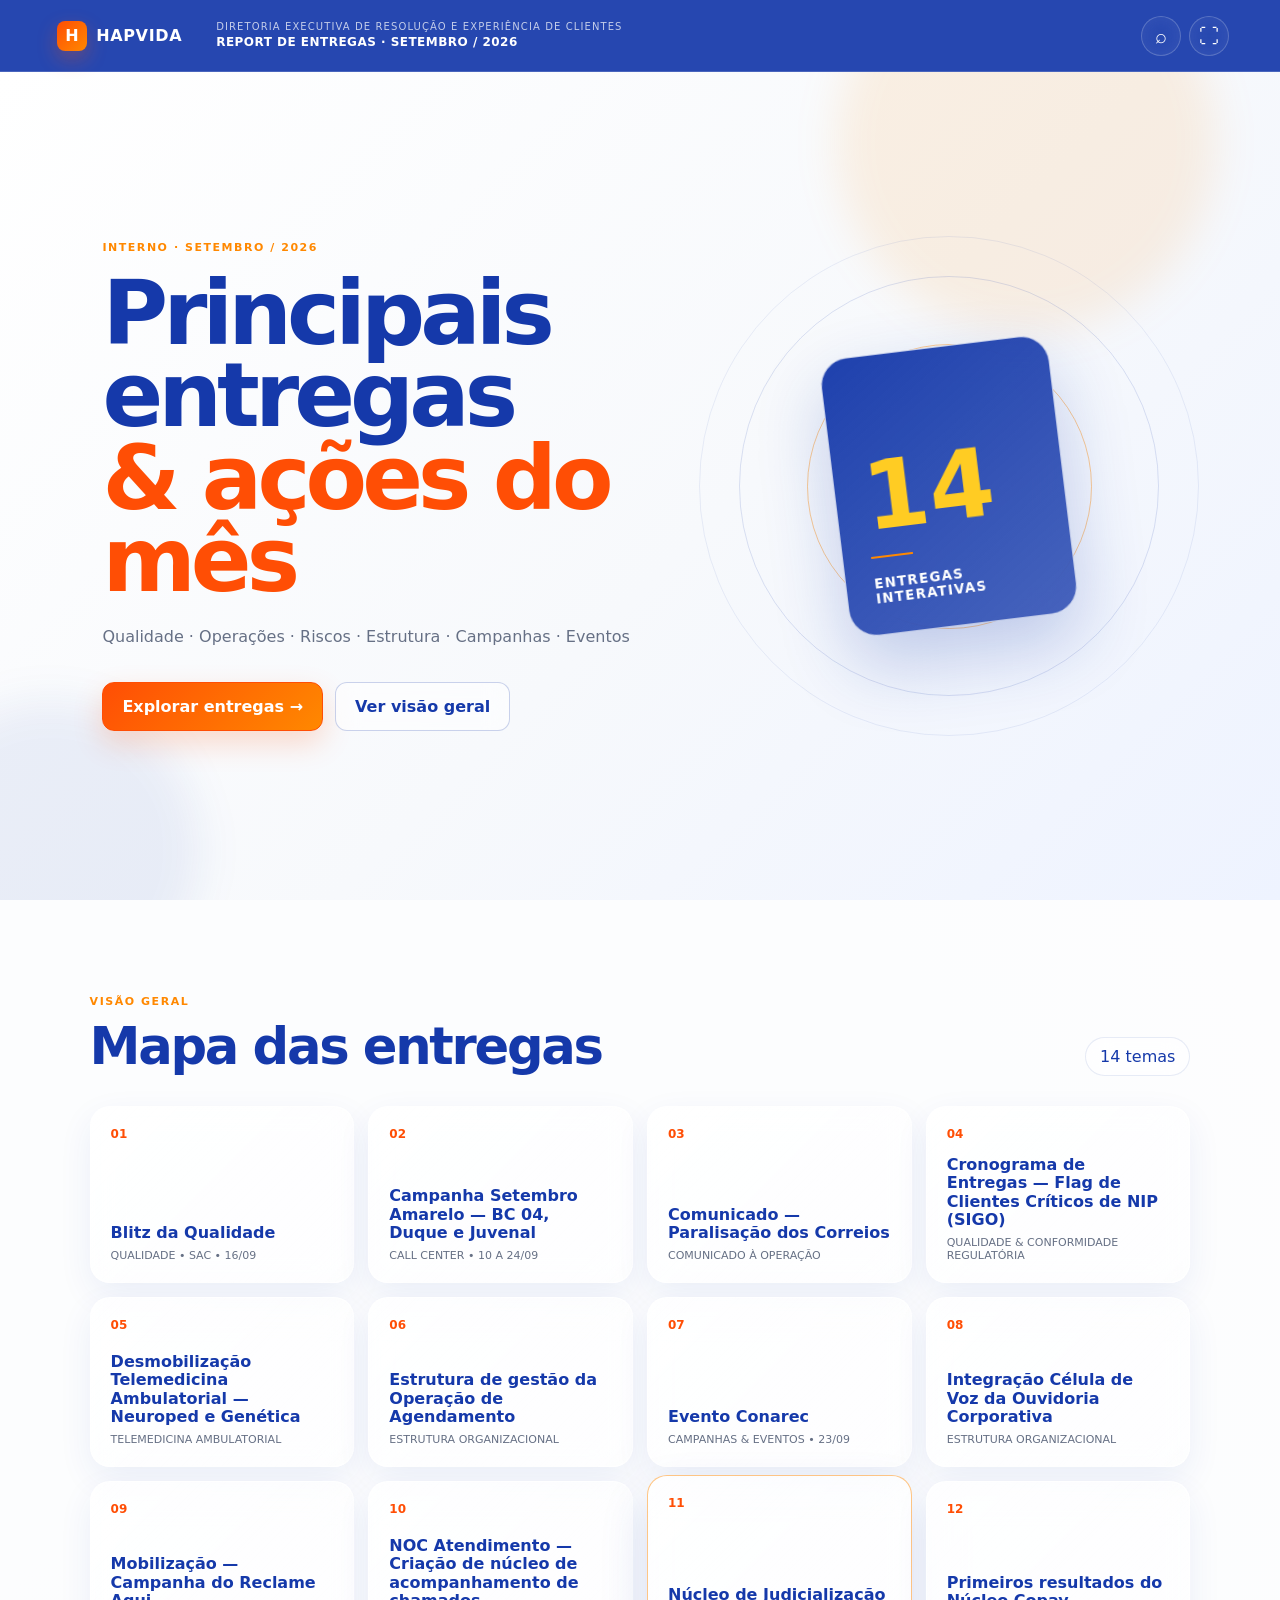
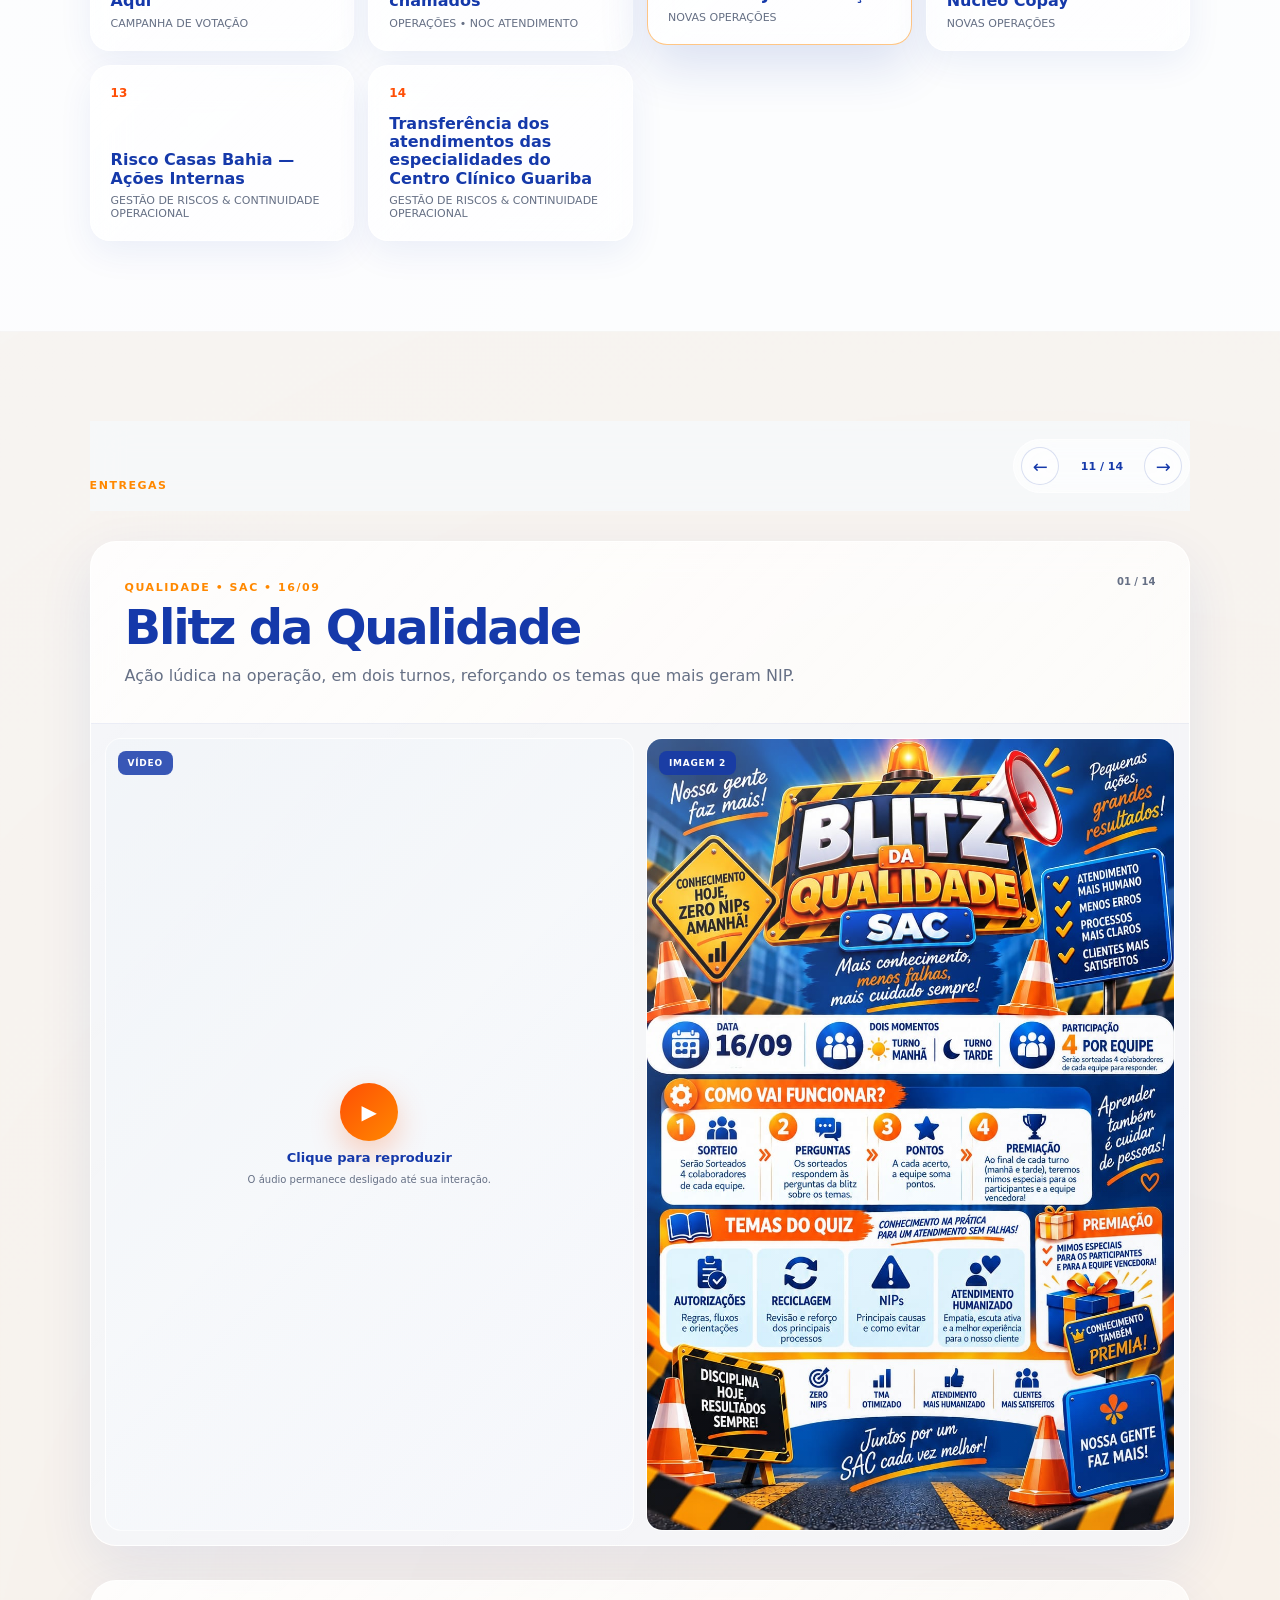
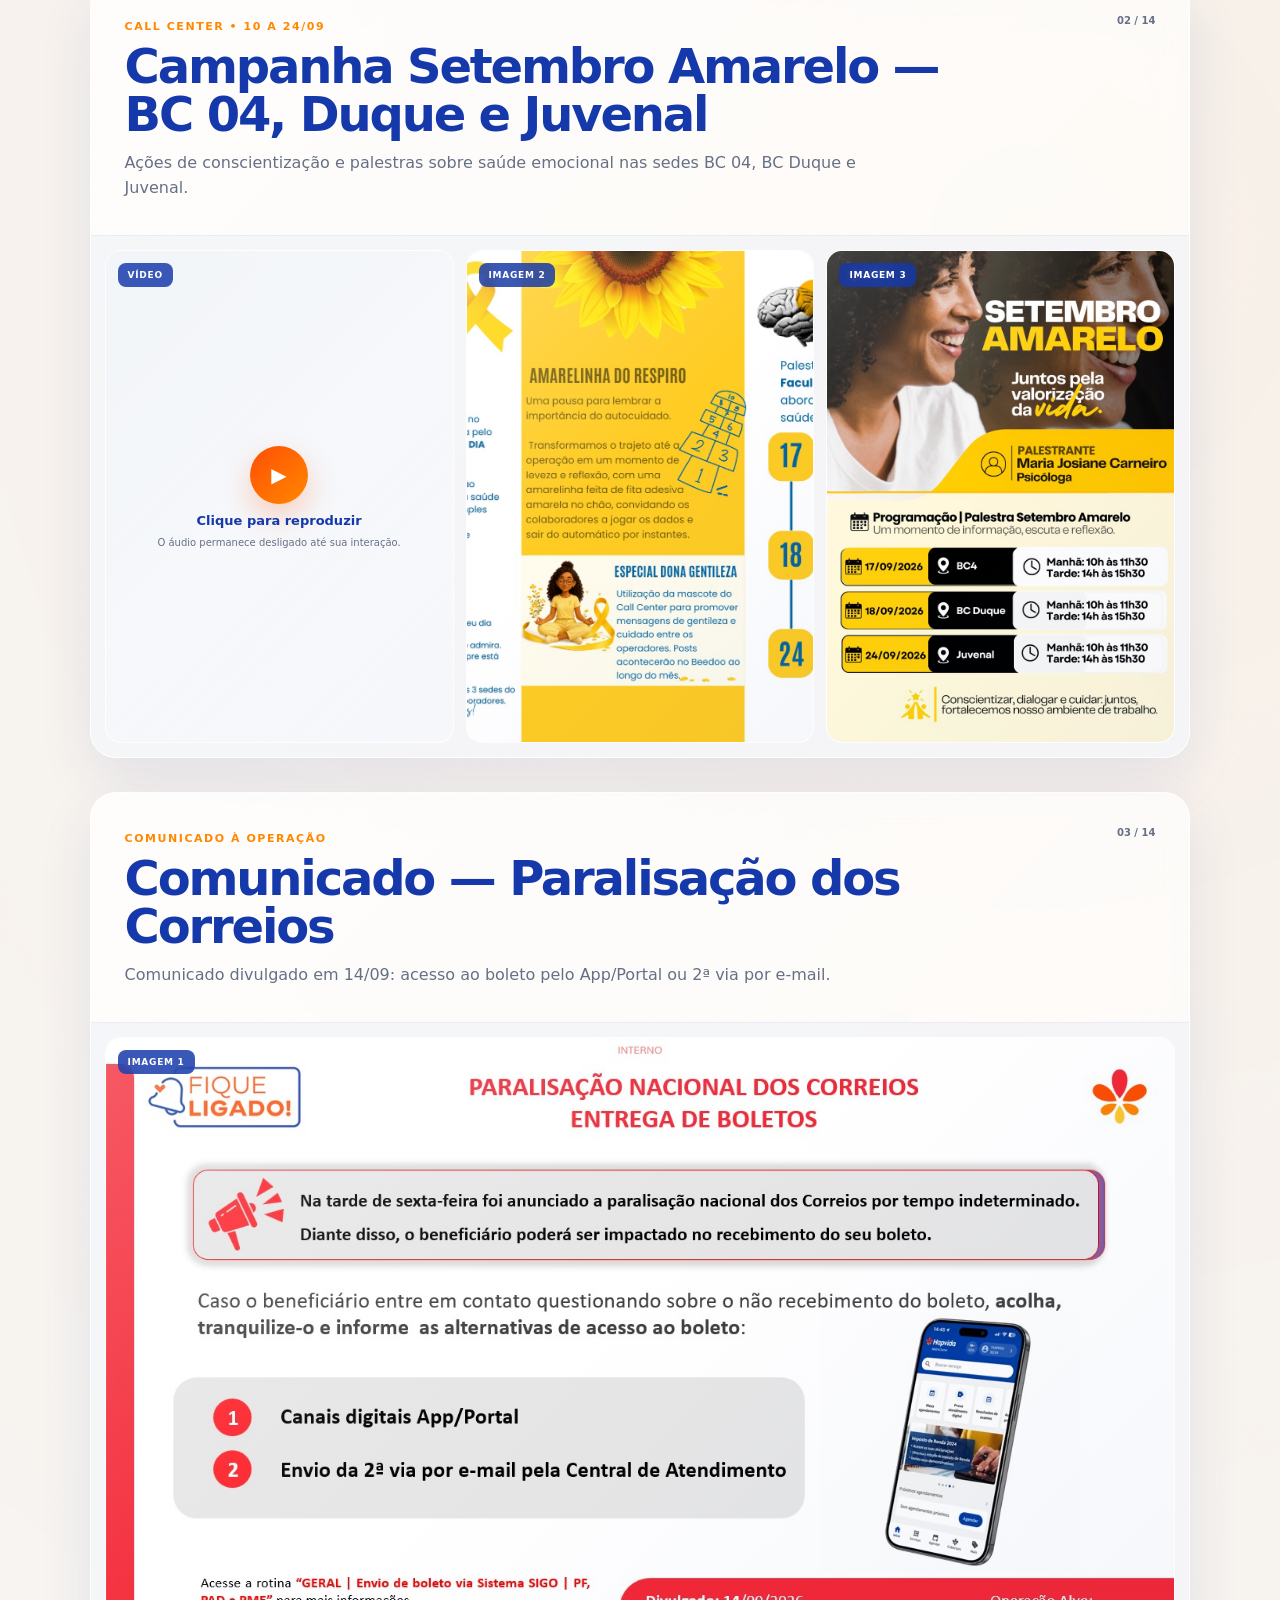
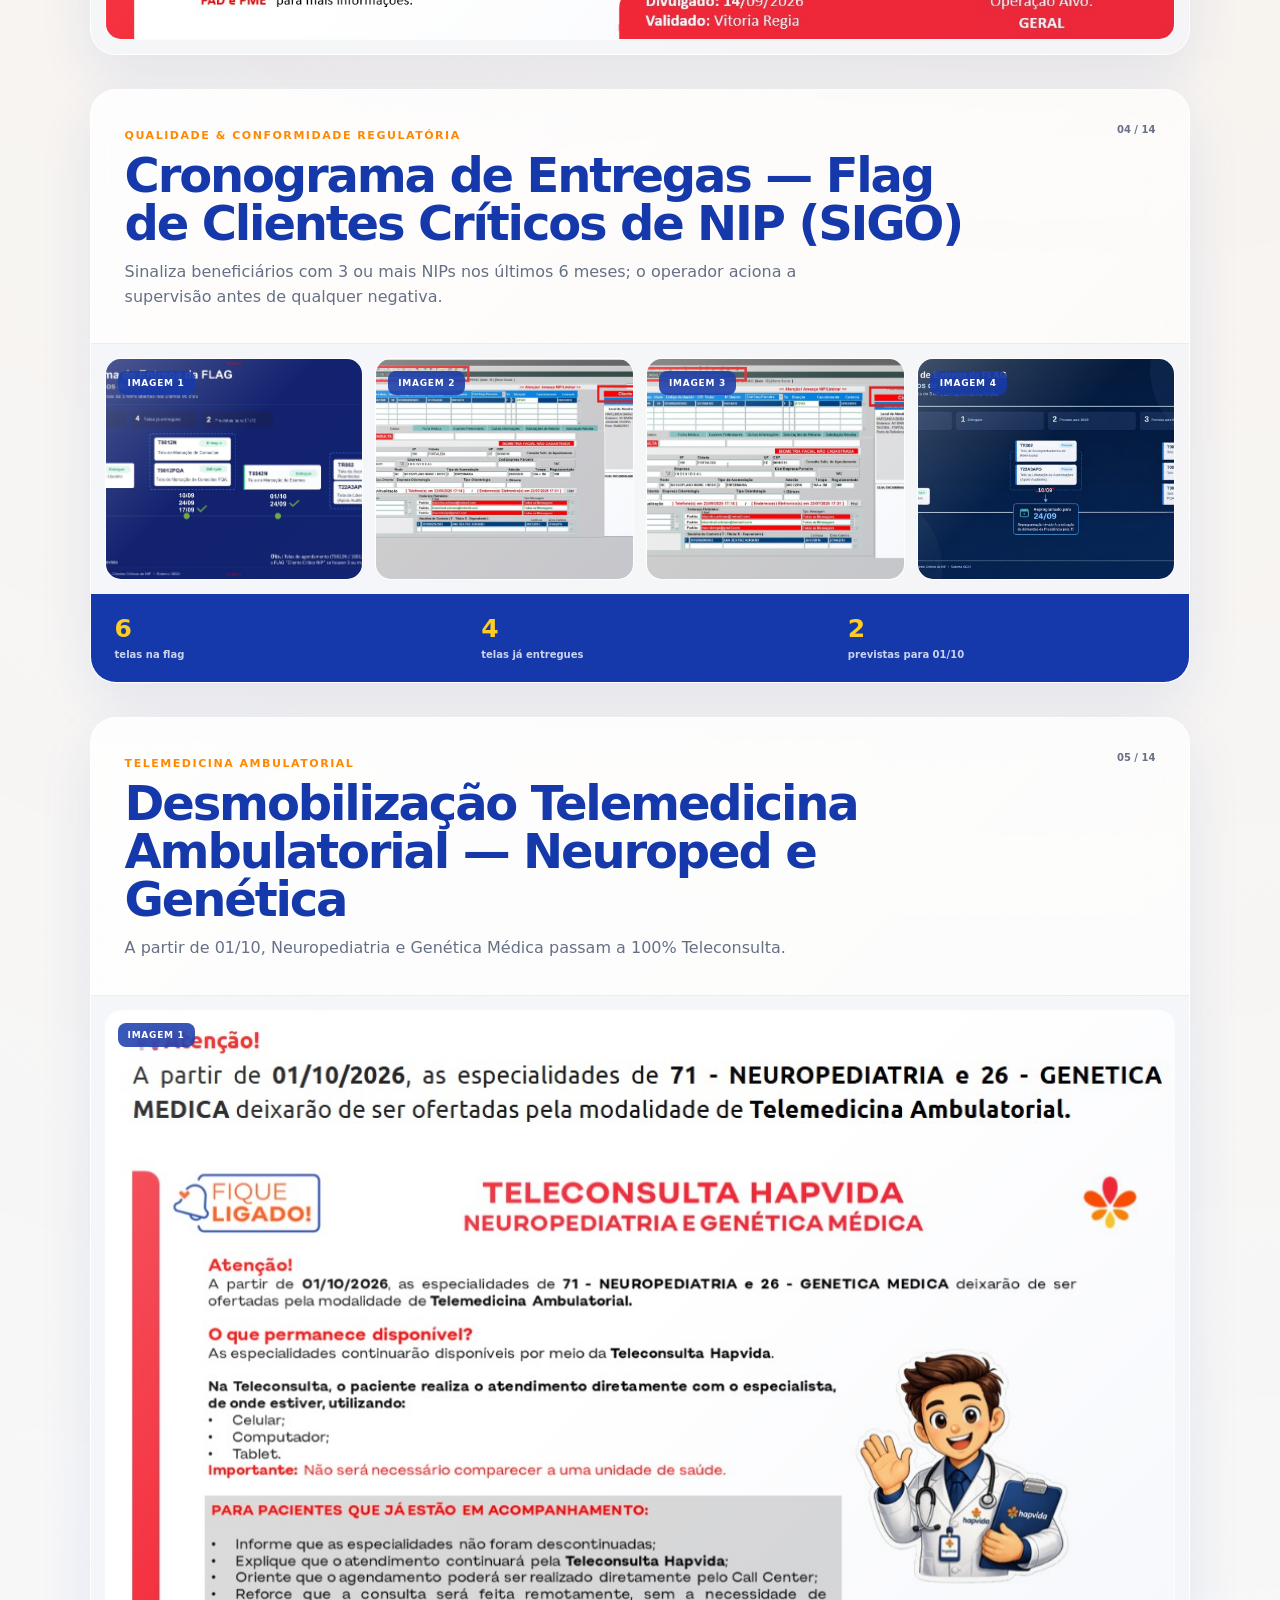
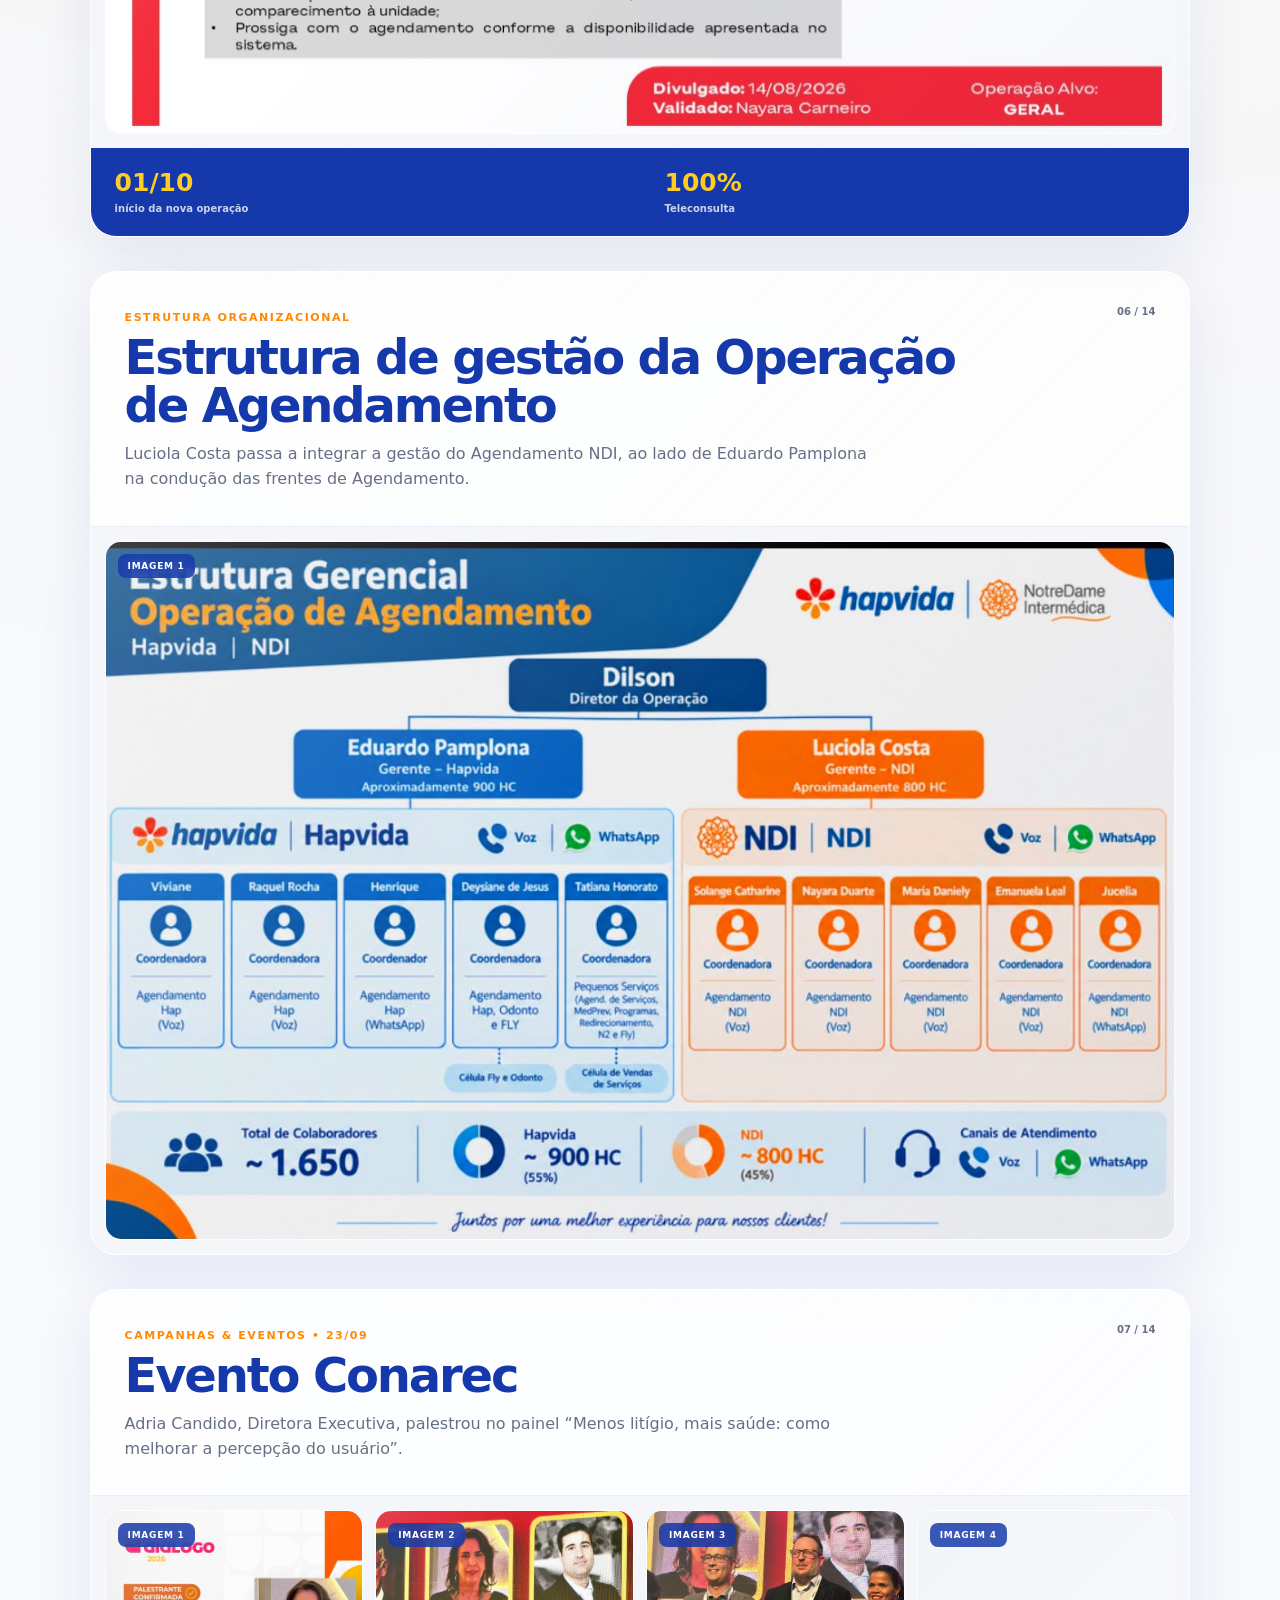
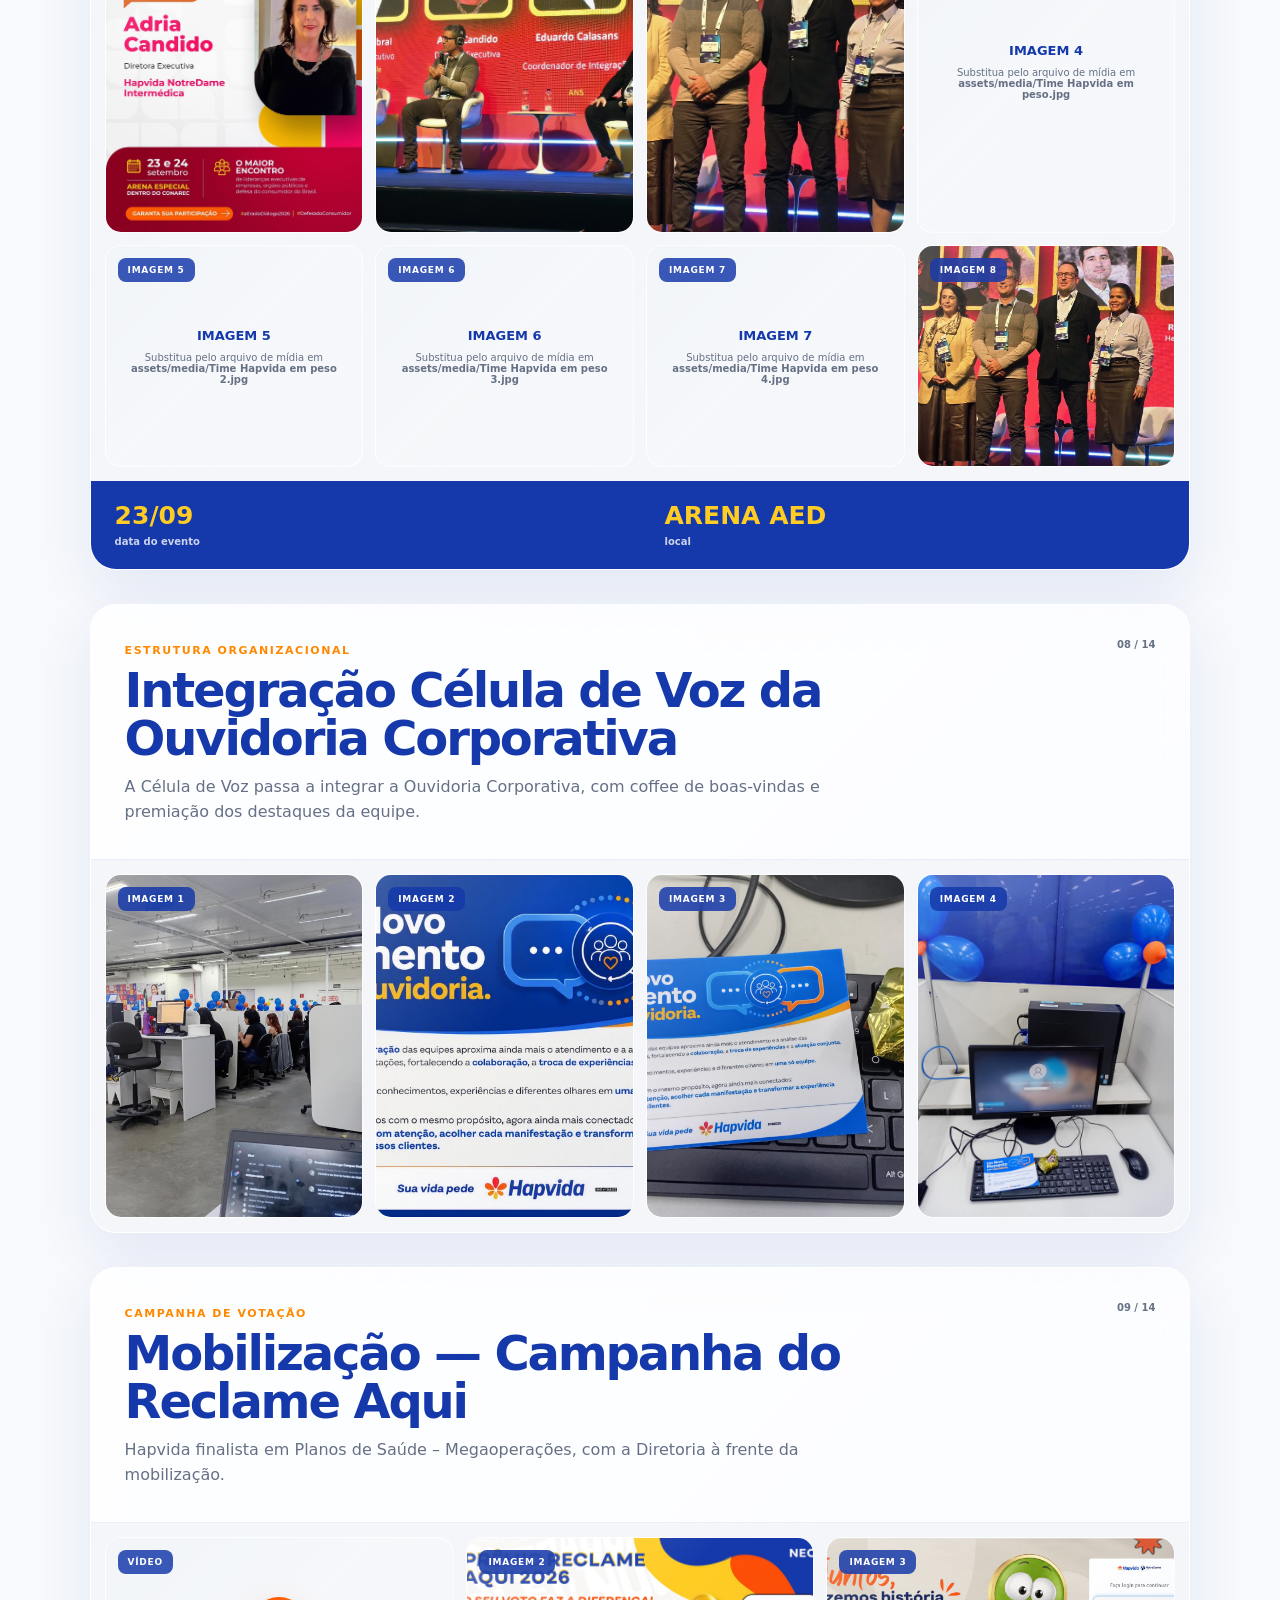
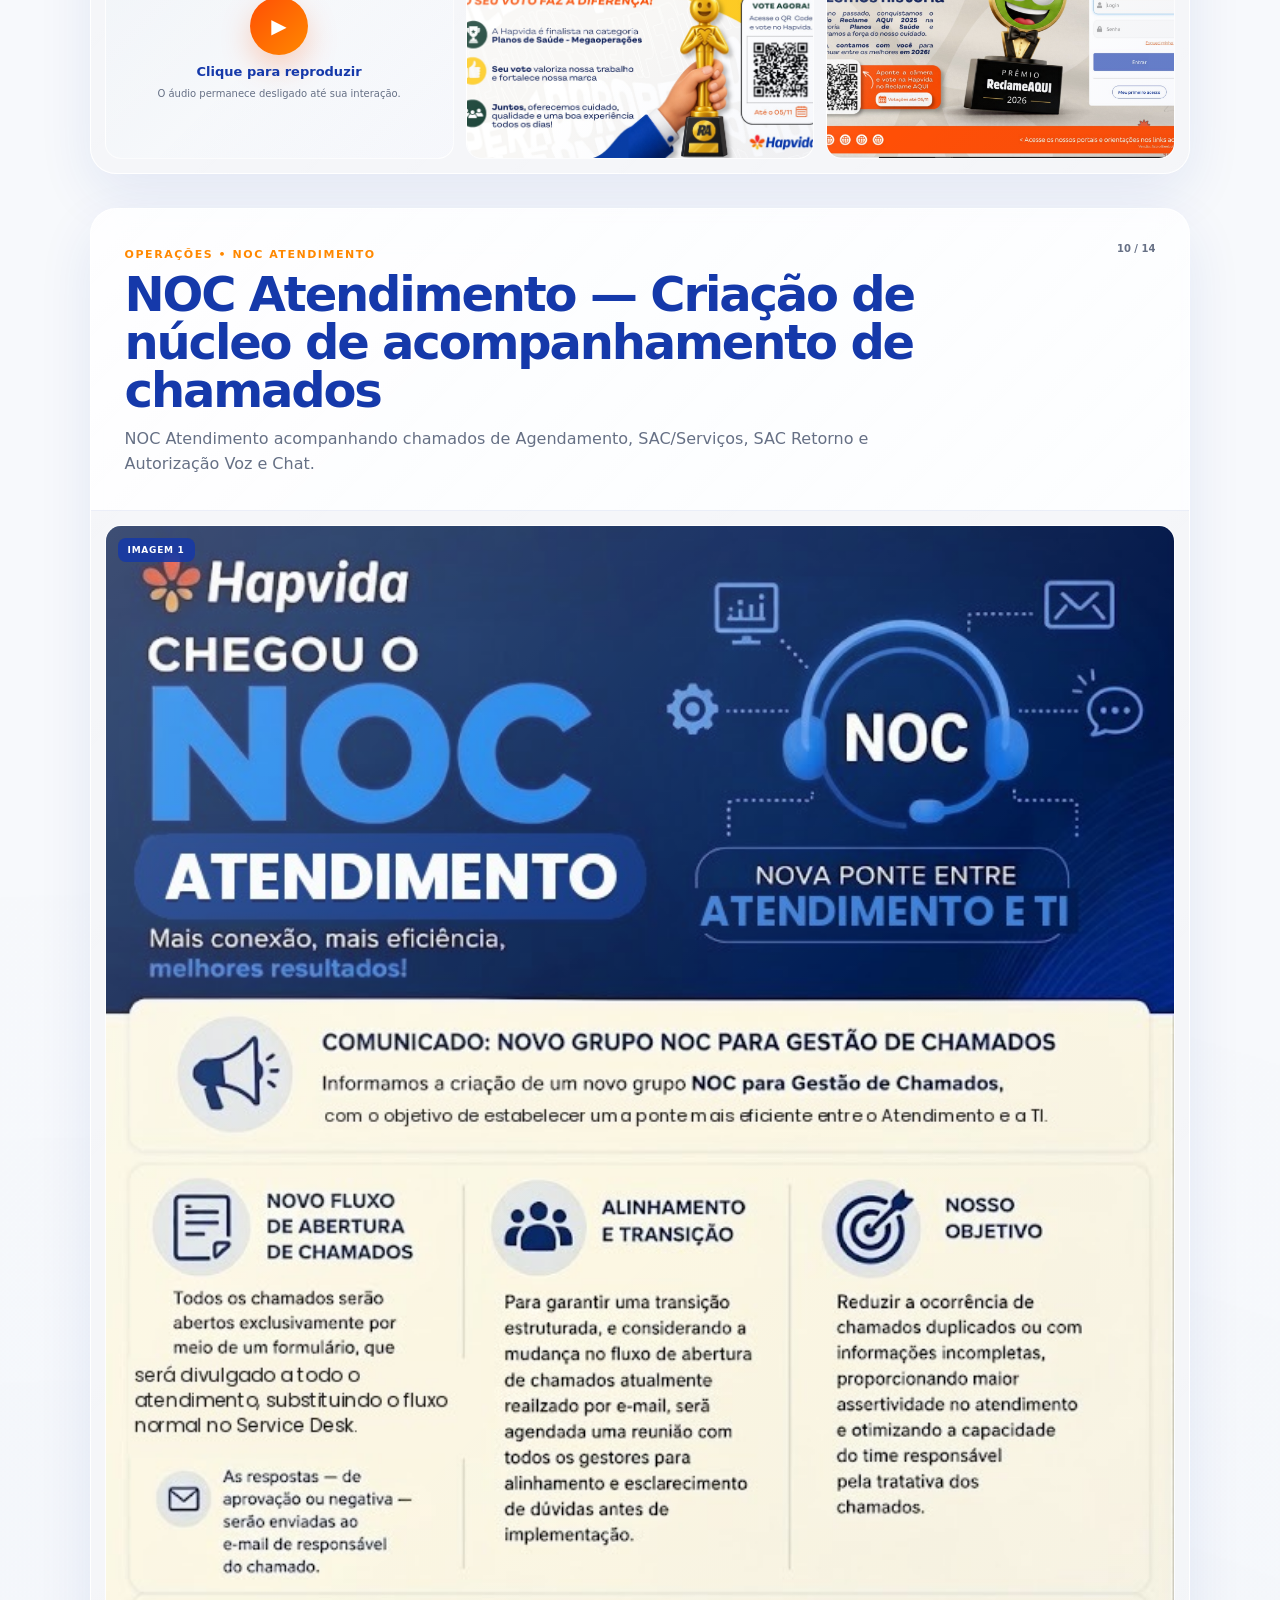
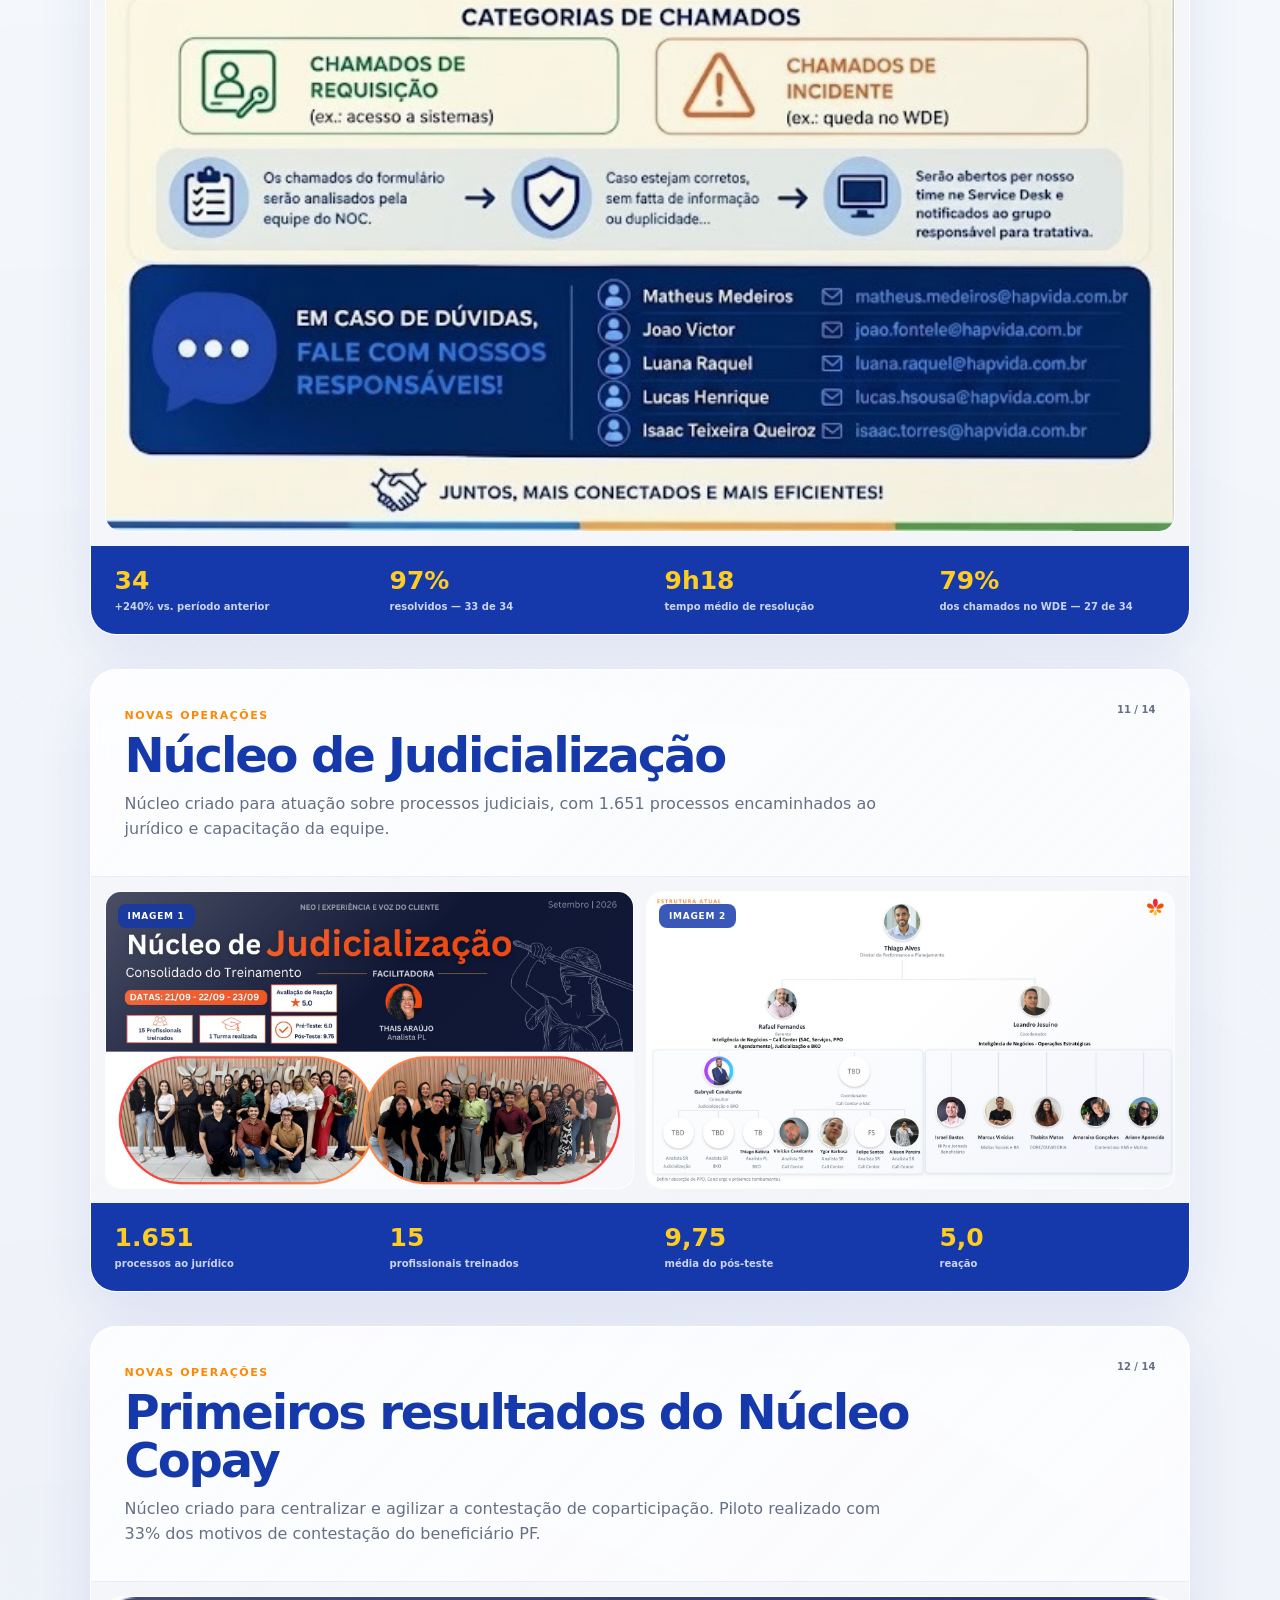
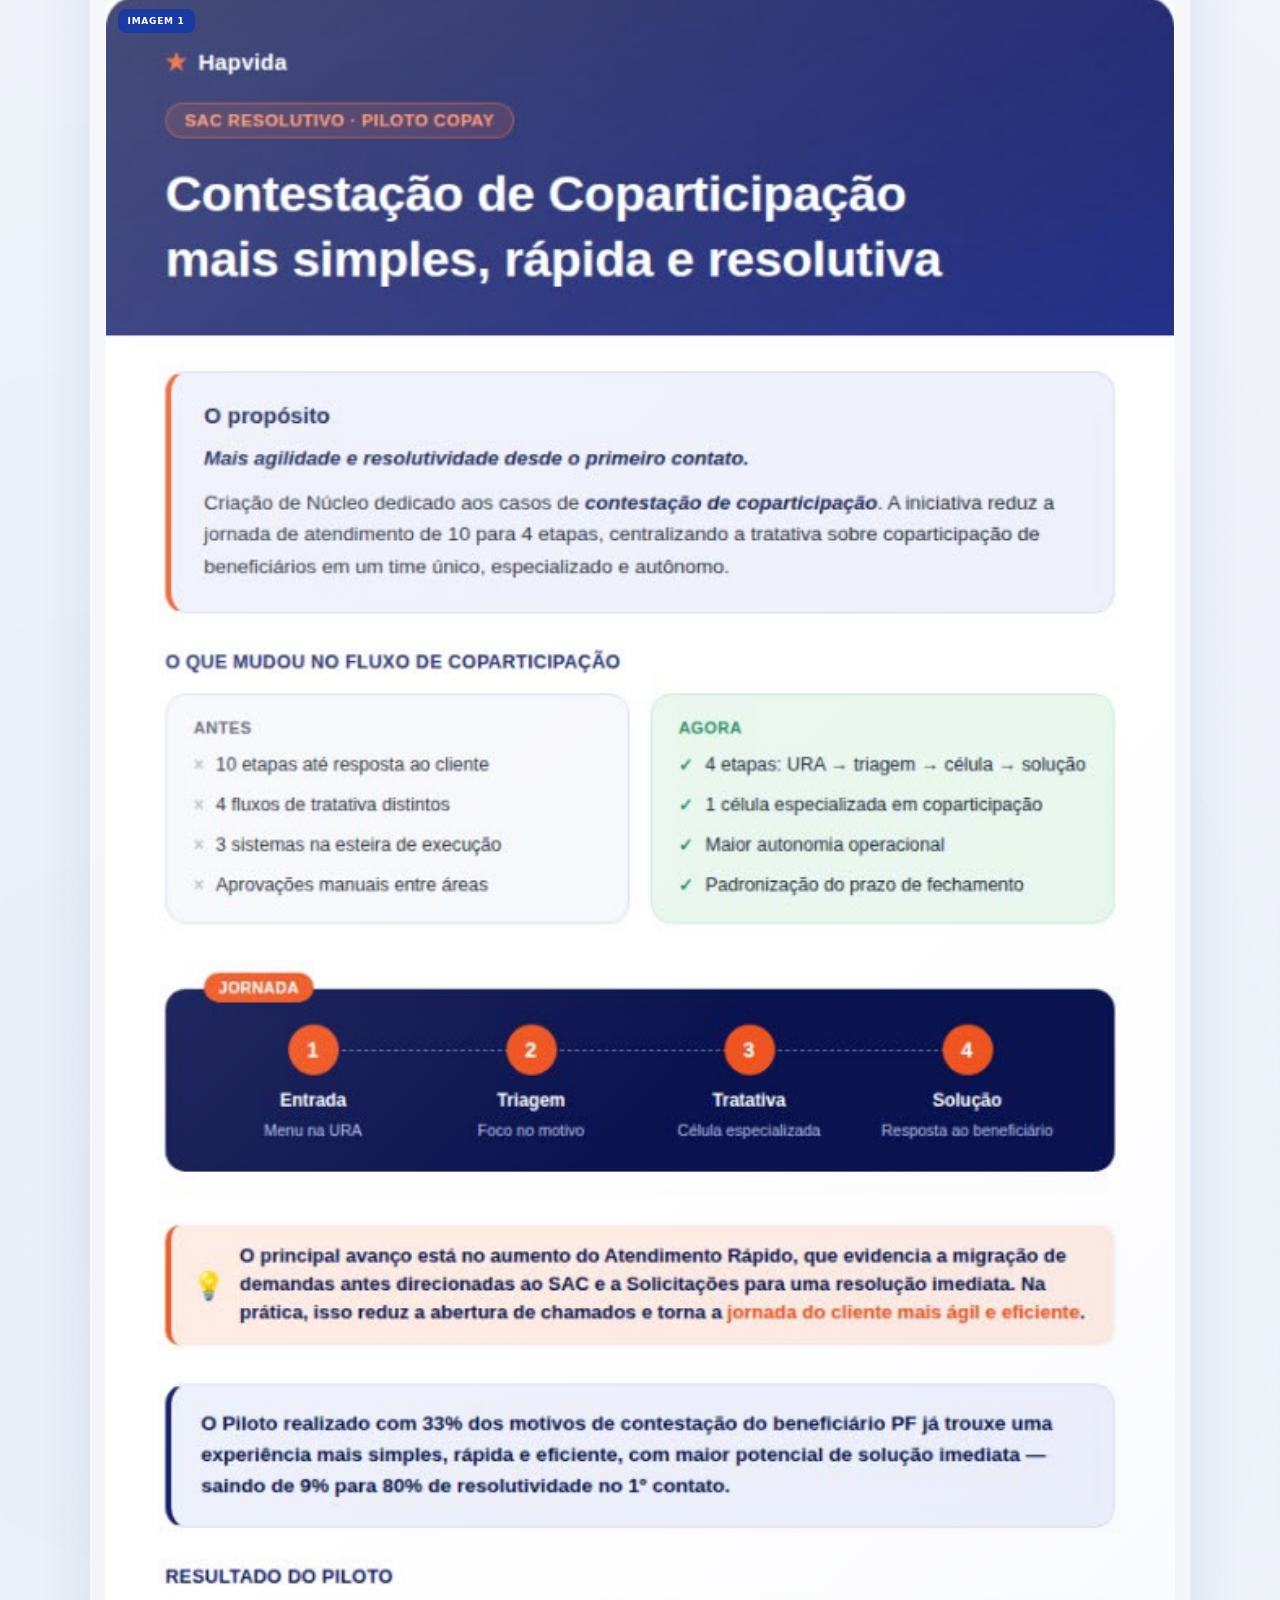
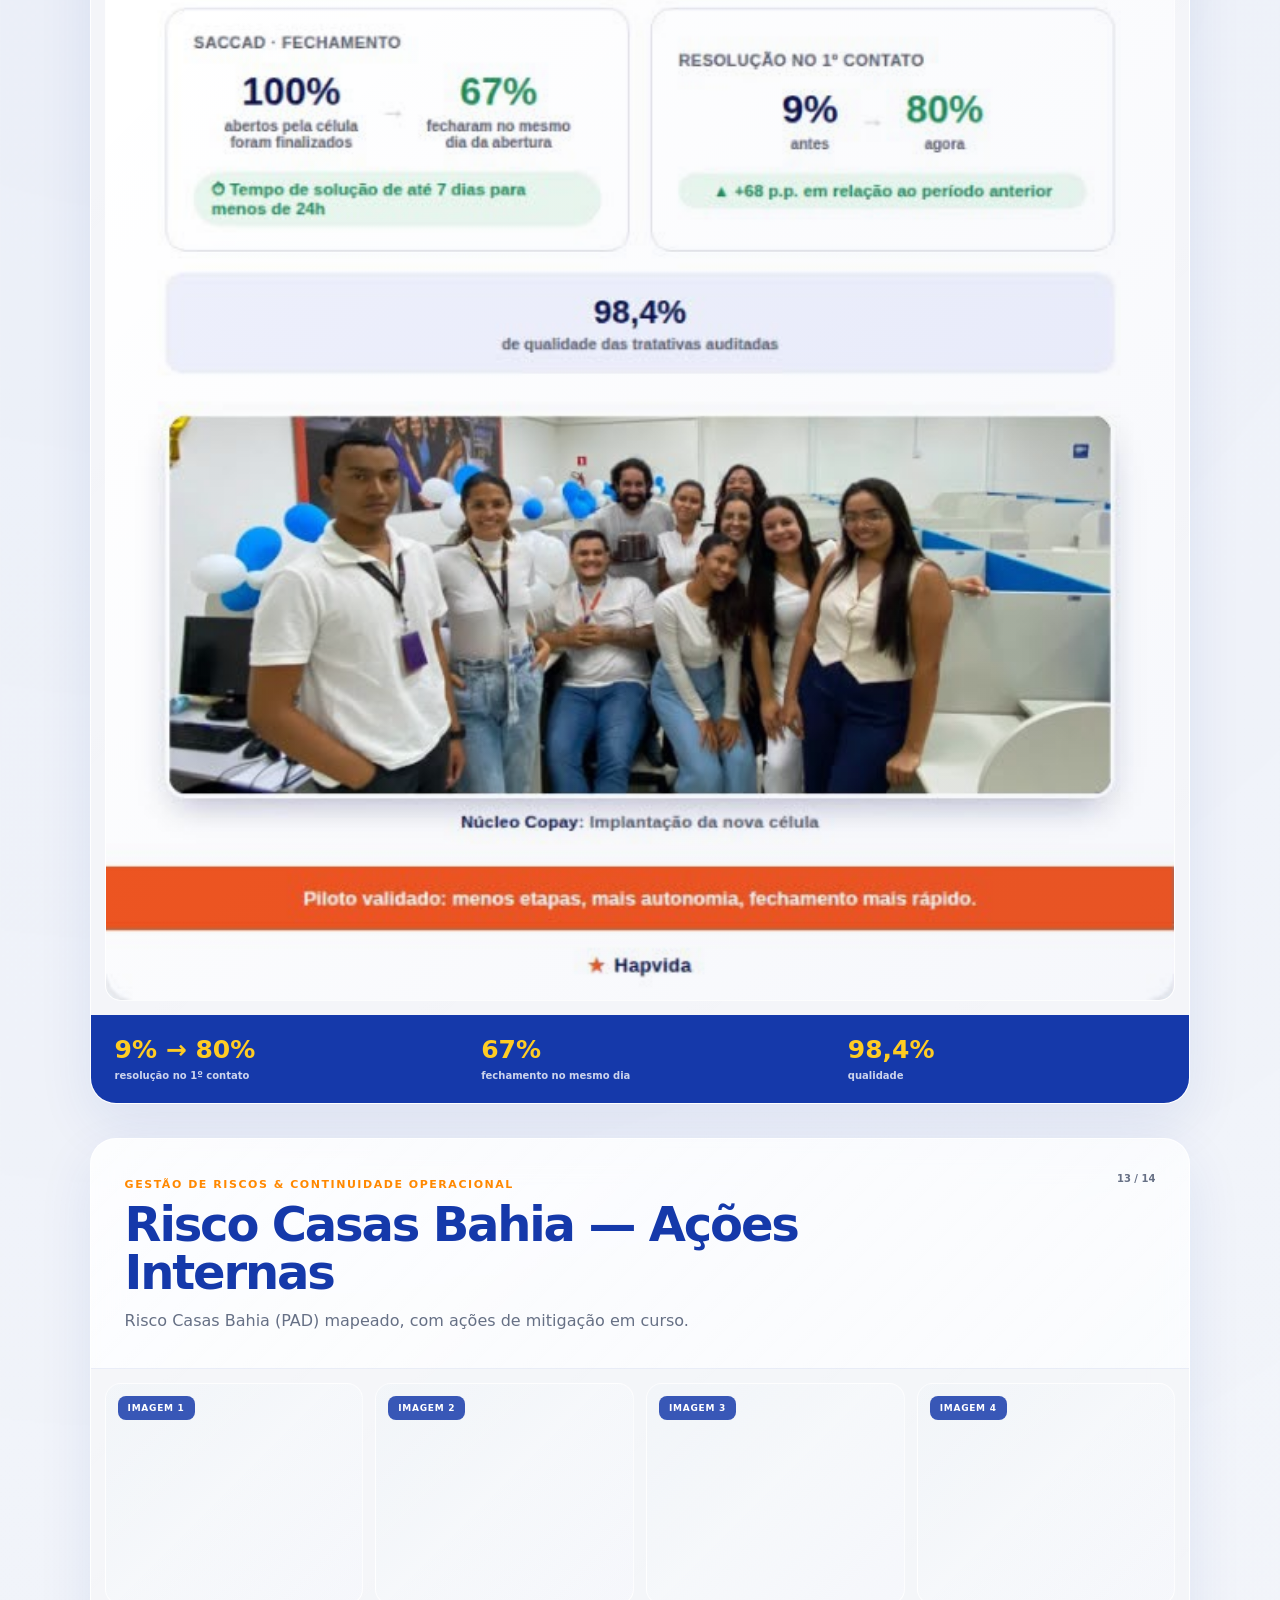
==== index.html @ ec88b0c8 "Add files via upload" ====
<!doctype html>
<html lang="pt-BR">
<head>
  <meta charset="utf-8">
  <meta name="viewport" content="width=device-width, initial-scale=1">
  <meta name="theme-color" content="#121F2F">

  <title>
    Report Interativo · Diretoria · Setembro 2026
  </title>

  <link rel="stylesheet" href="assets/css/style.css">
</head>

<body>

  <div class="app">

    <!-- =========================================================
         HEADER
    ========================================================== -->

    <header class="topbar">

      <button
        class="brand"
        id="homeBtn"
        aria-label="Ir para o início"
      >
        <span class="brand-mark">H</span>

        <span class="brand-name">
          HAPVIDA
        </span>
      </button>


      <div class="top-title">

        <span>
          DIRETORIA EXECUTIVA DE RESOLUÇÃO E EXPERIÊNCIA DE CLIENTES
        </span>

        <strong>
          REPORT DE ENTREGAS · SETEMBRO / 2026
        </strong>

      </div>


      <div class="top-actions">

        <button
          class="icon-btn"
          id="searchBtn"
          title="Pesquisar"
          aria-label="Pesquisar"
        >
          ⌕
        </button>

        <button
          class="icon-btn"
          id="fullscreenBtn"
          title="Tela cheia"
          aria-label="Tela cheia"
        >
          ⛶
        </button>

      </div>

    </header>


    <!-- =========================================================
         SEARCH
    ========================================================== -->

    <div
      class="search-panel"
      id="searchPanel"
    >

      <div class="search-glass">

        <span class="search-icon">
          ⌕
        </span>

        <input
          id="searchInput"
          type="search"
          placeholder="Pesquisar entrega, tema ou palavra-chave..."
          autocomplete="off"
        >

        <button id="clearSearch">
          Limpar
        </button>

      </div>

    </div>


    <!-- =========================================================
         MAIN
    ========================================================== -->

    <main id="main">


      <!-- =======================================================
           HERO
      ======================================================== -->

      <section
        class="hero"
        id="home"
      >

        <div class="hero-glow hero-glow-one"></div>
        <div class="hero-glow hero-glow-two"></div>


        <div class="hero-copy">

          <div class="eyebrow">
            INTERNO · SETEMBRO / 2026
          </div>


          <h1>
            Principais entregas
            <br>
            <em>& ações do mês</em>
          </h1>


          <p>
            Qualidade · Operações · Riscos · Estrutura ·
            Campanhas · Eventos
          </p>


          <div class="hero-actions">

            <button
              class="primary"
              id="startBtn"
            >
              Explorar entregas

              <span>
                →
              </span>
            </button>


            <button
              class="secondary"
              id="overviewBtn"
            >
              Ver visão geral
            </button>

          </div>

        </div>


        <!-- =====================================================
             HERO VISUAL
        ====================================================== -->

        <div class="hero-visual">

          <div class="orbit orbit-1"></div>
          <div class="orbit orbit-2"></div>
          <div class="orbit orbit-3"></div>


          <div class="hero-card glass-card">

            <div class="hero-card-number">
              14
            </div>

            <div class="hero-card-line"></div>

            <small>
              ENTREGAS
              <br>
              INTERATIVAS
            </small>

          </div>

        </div>

      </section>



      <!-- =======================================================
           OVERVIEW
      ======================================================== -->

      <section
        class="overview"
        id="overview"
      >

        <div class="section-head">

          <div>

            <span class="eyebrow">
              VISÃO GERAL
            </span>

            <h2>
              Mapa das entregas
            </h2>

          </div>


          <span
            class="counter glass-badge"
            id="overviewCounter"
          >
            14 temas
          </span>

        </div>


        <div
          class="overview-grid"
          id="overviewGrid"
        ></div>

      </section>



      <!-- =======================================================
           TOPICS
      ======================================================== -->

      <section
        class="topics-section"
        id="topics"
      >

        <div class="section-head sticky-head">

          <div>

            <span class="eyebrow">
              ENTREGAS
            </span>

          </div>


          <div class="topic-nav glass-nav">

            <button
              id="prevBtn"
              aria-label="Entrega anterior"
            >
              ←
            </button>


            <span id="topicIndex">
              01 / 14
            </span>


            <button
              id="nextBtn"
              aria-label="Próxima entrega"
            >
              →
            </button>

          </div>

        </div>


        <div id="topicList"></div>

      </section>

    </main>



    <!-- =========================================================
         FOOTER
    ========================================================== -->

    <footer class="footer">

      <span>
        HAPVIDA · DIRETORIA EXECUTIVA DE RESOLUÇÃO E EXPERIÊNCIA
        DE CLIENTES
      </span>

      <span>
        SETEMBRO / 2026
      </span>

    </footer>

  </div>



  <!-- ===========================================================
       LIGHTBOX
  ============================================================ -->

  <div
    class="lightbox"
    id="lightbox"
    aria-hidden="true"
  >

    <div class="lightbox-backdrop"></div>


    <button
      class="lightbox-close"
      id="lightboxClose"
      aria-label="Fechar"
    >
      ×
    </button>


    <button
      class="lightbox-arrow left"
      id="lightPrev"
      aria-label="Mídia anterior"
    >
      ‹
    </button>


    <div
      class="lightbox-content"
      id="lightboxContent"
    ></div>


    <button
      class="lightbox-arrow right"
      id="lightNext"
      aria-label="Próxima mídia"
    >
      ›
    </button>


    <div
      class="lightbox-caption"
      id="lightboxCaption"
    ></div>

  </div>



  <script src="assets/js/app.js"></script>

</body>
</html>
---- assets/css/style.css ----
/* ============================================================
   VARIABLES
============================================================ */

:root {

  /* PALETA PRINCIPAL */

  --white: #FFFFFF;

  --blue: #1539AA;
  --blue-dark: #102D8A;
  --blue-light: #3155C7;

  --red: #FF222B;
  --red-orange: #FF4E05;

  --orange: #FF8800;
  --yellow: #FFCC23;


  /* CORES DE APOIO */

  --black: #101828;

  --gray-900: #1D2939;
  --gray-800: #344054;
  --gray-700: #475467;
  --gray-600: #667085;
  --gray-500: #98A2B3;
  --gray-400: #B8C0CC;
  --gray-300: #D0D5DD;
  --gray-200: #E4E7EC;
  --gray-100: #F2F4F7;

  --background: #F7F9FC;

  --line: #E4E7EC;


  /* GLASS */

  --glass-white:
    rgba(255,255,255,.58);

  --glass-white-strong:
    rgba(255,255,255,.78);

  --glass-blue:
    rgba(21,57,170,.72);

  --glass-blue-light:
    rgba(21,57,170,.08);

  --glass-border:
    rgba(255,255,255,.48);


  /* SOMBRAS */

  --shadow:
    0 22px 55px
    rgba(21,57,170,.13);

  --shadow-heavy:
    0 30px 80px
    rgba(21,57,170,.20);


  --radius: 22px;

}


/* ============================================================
   RESET
============================================================ */

* {
  box-sizing: border-box;
}


html {
  scroll-behavior: smooth;
}


body {

  margin: 0;

  background:

    radial-gradient(
      circle at 10% 10%,
      rgba(21,57,170,.07),
      transparent 28%
    ),

    radial-gradient(
      circle at 90% 30%,
      rgba(255,136,0,.08),
      transparent 30%
    ),

    radial-gradient(
      circle at 50% 100%,
      rgba(255,204,35,.07),
      transparent 30%
    ),

    var(--background);

  color:
    var(--blue);

  font-family:
    Inter,
    ui-sans-serif,
    system-ui,
    -apple-system,
    BlinkMacSystemFont,
    "Segoe UI",
    sans-serif;

  overflow-x: hidden;

}


button,
input {
  font: inherit;
}


button {
  cursor: pointer;
}


img,
video {
  max-width: 100%;
}


/* ============================================================
   APP
============================================================ */

.app {
  min-height: 100vh;
}


/* ============================================================
   GLASS BASE
============================================================ */

.glass-card {

  background:

    linear-gradient(
      135deg,
      rgba(255,255,255,.70),
      rgba(255,255,255,.35)
    );

  border:
    1px solid
    rgba(255,255,255,.68);

  backdrop-filter:
    blur(20px)
    saturate(130%);

  -webkit-backdrop-filter:
    blur(20px)
    saturate(130%);

  box-shadow:
    0 25px 60px
    rgba(21,57,170,.12);

}


/* ============================================================
   TOPBAR
============================================================ */

.topbar {

  height: 72px;

  background:
    rgba(21,57,170,.92);

  color:
    var(--white);

  display: flex;

  align-items: center;

  gap: 28px;

  padding:
    0 4vw;

  position: sticky;

  top: 0;

  z-index: 50;

  border-bottom:
    1px solid
    rgba(255,255,255,.16);

  backdrop-filter:
    blur(18px)
    saturate(140%);

  -webkit-backdrop-filter:
    blur(18px)
    saturate(140%);

}


.brand {

  border: 0;

  background: transparent;

  color:
    var(--white);

  display: flex;

  align-items: center;

  gap: 9px;

  font-weight: 800;

  letter-spacing: .04em;

}


.brand-mark {

  display: grid;

  place-items: center;

  width: 30px;

  height: 30px;

  background:

    linear-gradient(
      135deg,
      var(--red-orange),
      var(--orange)
    );

  border-radius: 8px;

  font-weight: 900;

  box-shadow:
    0 8px 20px
    rgba(255,78,5,.30);

}


.top-title {

  display: flex;

  flex-direction: column;

  gap: 3px;

  line-height: 1.05;

  flex: 1;

}


.top-title span {

  font-size: 10px;

  opacity: .72;

  letter-spacing: .11em;

}


.top-title strong {

  font-size: 12px;

  letter-spacing: .04em;

}


.top-actions {

  display: flex;

  gap: 8px;

}


.icon-btn {

  width: 40px;

  height: 40px;

  border:
    1px solid
    rgba(255,255,255,.20);

  background:
    rgba(255,255,255,.08);

  color:
    var(--white);

  border-radius: 50%;

  font-size: 20px;

  transition:
    .25s ease;

  backdrop-filter:
    blur(10px);

}


.icon-btn:hover {

  background:
    rgba(255,255,255,.18);

  border-color:
    rgba(255,255,255,.42);

  transform:
    translateY(-2px);

}


/* ============================================================
   SEARCH
============================================================ */

.search-panel {

  display: none;

  position: fixed;

  right: 4vw;

  top: 84px;

  z-index: 60;

  width:
    min(560px, 92vw);

}


.search-panel.open {
  display: block;
}


.search-glass {

  display: flex;

  align-items: center;

  gap: 10px;

  padding: 9px;

  border:
    1px solid
    rgba(255,255,255,.70);

  border-radius: 18px;

  background:
    rgba(255,255,255,.72);

  box-shadow:
    0 25px 70px
    rgba(21,57,170,.18);

  backdrop-filter:
    blur(25px)
    saturate(150%);

  -webkit-backdrop-filter:
    blur(25px)
    saturate(150%);

}


.search-icon {

  width: 40px;

  height: 40px;

  display: grid;

  place-items: center;

  border-radius: 12px;

  background:
    rgba(21,57,170,.08);

  color:
    var(--blue);

}


.search-panel input {

  flex: 1;

  border: 0;

  outline: none;

  background: transparent;

  color:
    var(--blue);

  padding:
    12px 4px;

}


.search-panel input::placeholder {

  color:
    var(--gray-500);

}


.search-panel button {

  border: 0;

  background:
    var(--blue);

  color:
    var(--white);

  border-radius: 12px;

  padding:
    11px 15px;

  transition:
    .2s ease;

}


.search-panel button:hover {

  background:
    var(--blue-dark);

}


/* ============================================================
   HERO
============================================================ */

.hero {

  min-height:
    calc(100vh - 72px);

  display: grid;

  grid-template-columns:
    1.15fr .85fr;

  align-items: center;

  padding:
    8vh 8vw;

  position: relative;

  overflow: hidden;

  background:

    linear-gradient(
      135deg,
      #FFFFFF 0%,
      #F7F9FC 55%,
      #EEF3FF 100%
    );

}


.hero-copy {

  position: relative;

  z-index: 2;

}


.hero-glow {

  position: absolute;

  border-radius: 50%;

  filter:
    blur(20px);

  pointer-events: none;

}


.hero-glow-one {

  width: 380px;

  height: 380px;

  background:
    rgba(255,136,0,.10);

  top: -120px;

  right: 5%;

}


.hero-glow-two {

  width: 300px;

  height: 300px;

  background:
    rgba(21,57,170,.07);

  bottom: -100px;

  left: -100px;

}


.eyebrow {

  font-size: 11px;

  letter-spacing: .14em;

  font-weight: 800;

  color:
    var(--orange);

}


h1 {

  font-size:
    clamp(48px, 7vw, 96px);

  line-height: .92;

  letter-spacing:
    -.055em;

  margin:
    18px 0 26px;

  font-weight: 850;

  color:
    var(--blue);

}


h1 em {

  font-style: normal;

  color:
    var(--red-orange);

}


.hero-copy p {

  font-size: 16px;

  color:
    var(--gray-600);

  max-width: 570px;

}


.hero-actions {

  display: flex;

  gap: 12px;

  margin-top: 36px;

}


.primary,
.secondary {

  border-radius: 12px;

  padding:
    14px 19px;

  font-weight: 750;

  transition:
    .25s ease;

}


/* ============================================================
   PRIMARY BUTTON
============================================================ */

.primary {

  background:

    linear-gradient(
      135deg,
      var(--red-orange),
      var(--orange)
    );

  border:
    1px solid
    var(--red-orange);

  color:
    var(--white);

  box-shadow:
    0 12px 30px
    rgba(255,78,5,.20);

}


.primary:hover {

  transform:
    translateY(-3px);

  box-shadow:
    0 18px 38px
    rgba(255,78,5,.28);

}


/* ============================================================
   SECONDARY BUTTON
============================================================ */

.secondary {

  background:
    rgba(255,255,255,.52);

  border:
    1px solid
    rgba(21,57,170,.22);

  color:
    var(--blue);

  backdrop-filter:
    blur(12px);

}


.secondary:hover {

  background:
    rgba(255,255,255,.82);

  border-color:
    rgba(21,57,170,.38);

  transform:
    translateY(-3px);

}


/* ============================================================
   HERO VISUAL
============================================================ */

.hero-visual {

  min-height: 470px;

  position: relative;

  display: grid;

  place-items: center;

}


.orbit {

  position: absolute;

  border:
    1px solid
    rgba(21,57,170,.14);

  border-radius: 50%;

}


.orbit-1 {

  width: 420px;

  height: 420px;

}


.orbit-2 {

  width: 285px;

  height: 285px;

  border-color:
    rgba(255,136,0,.42);

}


.orbit-3 {

  width: 500px;

  height: 500px;

  border-color:
    rgba(21,57,170,.08);

}


.hero-card {

  width: 230px;

  height: 280px;

  background:

    linear-gradient(
      145deg,
      rgba(21,57,170,.96),
      rgba(21,57,170,.78)
    );

  color:
    var(--white);

  border-radius: 28px;

  display: flex;

  flex-direction: column;

  justify-content: flex-end;

  padding: 28px;

  transform:
    rotate(-7deg);

  position: relative;

  z-index: 2;

  box-shadow:
    0 30px 70px
    rgba(21,57,170,.24);

}


.hero-card-number {

  font-size: 94px;

  line-height: .8;

  font-weight: 850;

  color:
    var(--yellow);

}


.hero-card-line {

  width: 42px;

  height: 2px;

  background:
    var(--orange);

  margin-top: 22px;

}


.hero-card small {

  font-weight: 800;

  letter-spacing: .1em;

  margin-top: 18px;

}


/* ============================================================
   SECTION
============================================================ */

.overview,
.topics-section {

  padding:
    90px 7vw;

}


.overview {

  background:
    rgba(255,255,255,.88);

}


.section-head {

  display: flex;

  justify-content: space-between;

  align-items: end;

  gap: 20px;

  margin-bottom: 30px;

}


.section-head h2 {

  font-size:
    clamp(30px,4vw,52px);

  letter-spacing:
    -.045em;

  margin:
    7px 0 0;

  color:
    var(--blue);

}


.glass-badge {

  padding:
    9px 14px;

  border-radius: 30px;

  background:
    rgba(255,255,255,.64);

  border:
    1px solid
    rgba(21,57,170,.10);

  color:
    var(--blue);

  backdrop-filter:
    blur(12px);

}


/* ============================================================
   OVERVIEW CARDS
============================================================ */

.overview-grid {

  display: grid;

  grid-template-columns:
    repeat(4, 1fr);

  gap: 14px;

}


.overview-card {

  border:
    1px solid
    rgba(255,255,255,.78);

  background:

    linear-gradient(
      135deg,
      rgba(255,255,255,.82),
      rgba(255,255,255,.48)
    );

  min-height: 170px;

  padding: 20px;

  border-radius: 20px;

  transition:
    .3s ease;

  display: flex;

  flex-direction: column;

  justify-content: space-between;

  text-align: left;

  color:
    var(--blue);

  backdrop-filter:
    blur(18px)
    saturate(135%);

  -webkit-backdrop-filter:
    blur(18px)
    saturate(135%);

  box-shadow:
    0 12px 35px
    rgba(21,57,170,.07);

}


.overview-card:hover,
.overview-card.active {

  transform:
    translateY(-6px);

  border-color:
    rgba(255,136,0,.48);

  box-shadow:
    0 22px 50px
    rgba(21,57,170,.14);

}


.overview-card .num {

  font-size: 12px;

  font-weight: 850;

  color:
    var(--red-orange);

}


.overview-card h3 {

  font-size: 16px;

  line-height: 1.15;

  margin:
    15px 0 0;

  color:
    var(--blue);

}


.overview-card p {

  font-size: 11px;

  color:
    var(--gray-600);

  margin:
    6px 0 0;

}


/* ============================================================
   TOPICS
============================================================ */

.topics-section {

  background:

    radial-gradient(
      circle at 80% 10%,
      rgba(255,136,0,.08),
      transparent 28%
    ),

    radial-gradient(
      circle at 15% 80%,
      rgba(21,57,170,.06),
      transparent 30%
    ),

    var(--background);

}


.sticky-head {

  position: sticky;

  top: 72px;

  background:
    rgba(247,249,252,.78);

  backdrop-filter:
    blur(18px);

  -webkit-backdrop-filter:
    blur(18px);

  z-index: 20;

  padding:
    18px 0;

}


.topic-nav {

  display: flex;

  align-items: center;

  gap: 10px;

  padding: 7px;

  border-radius: 40px;

  background:
    rgba(255,255,255,.54);

  border:
    1px solid
    rgba(255,255,255,.78);

  backdrop-filter:
    blur(18px);

}


.topic-nav button {

  width: 38px;

  height: 38px;

  border:
    1px solid
    rgba(21,57,170,.16);

  background:
    rgba(255,255,255,.58);

  color:
    var(--blue);

  border-radius: 50%;

  font-size: 18px;

  transition:
    .2s ease;

}


.topic-nav button:hover {

  background:
    var(--orange);

  border-color:
    var(--orange);

  color:
    var(--white);

}


.topic-nav span {

  font-size: 11px;

  font-weight: 850;

  min-width: 65px;

  text-align: center;

  color:
    var(--blue);

}


/* ============================================================
   TOPIC CARD
============================================================ */

.topic {

  background:

    linear-gradient(
      135deg,
      rgba(255,255,255,.84),
      rgba(255,255,255,.60)
    );

  border:
    1px solid
    rgba(255,255,255,.80);

  border-radius:
    26px;

  overflow: hidden;

  box-shadow:
    0 20px 55px
    rgba(21,57,170,.09);

  margin-bottom:
    34px;

  scroll-margin-top:
    150px;

  backdrop-filter:
    blur(18px)
    saturate(130%);

  -webkit-backdrop-filter:
    blur(18px)
    saturate(130%);

}


.topic.hidden {
  display: none;
}


/* ============================================================
   TOPIC HEADER
============================================================ */

.topic-top {

  padding:
    34px;

  border-bottom:
    1px solid
    rgba(21,57,170,.08);

  display: flex;

  justify-content: space-between;

  gap: 30px;

}


.topic-title {

  max-width:
    850px;

}


.topic-title h3 {

  font-size:
    clamp(28px,4vw,48px);

  line-height: 1;

  letter-spacing:
    -.045em;

  margin:
    8px 0 13px;

  color:
    var(--blue);

}


.topic-title p {

  color:
    var(--gray-600);

  max-width:
    760px;

  margin: 0;

  line-height:
    1.55;

}


.topic-meta {

  min-width:
    130px;

  text-align:
    right;

  font-size:
    10px;

  color:
    var(--gray-600);

  font-weight:
    800;

}


/* ============================================================
   MEDIA GRID
============================================================ */

.media-grid {

  display: grid;

  gap: 12px;

  padding: 14px;

  background:
    rgba(242,244,247,.76);

}


.media-grid.one {
  grid-template-columns: 1fr;
}


.media-grid.two {
  grid-template-columns:
    repeat(2, 1fr);
}


.media-grid.three {
  grid-template-columns:
    repeat(3, 1fr);
}


.media-grid.four,
.media-grid.five,
.media-grid.eight {

  grid-template-columns:
    repeat(4, 1fr);

}


/* ============================================================
   MEDIA CARD
============================================================ */

.media-card {

  position: relative;

  min-height:
    220px;

  background:

    linear-gradient(
      135deg,
      #EEF2F7,
      #FFFFFF
    );

  overflow: hidden;

  border-radius:
    16px;

  display: flex;

  align-items:
    center;

  justify-content:
    center;

  padding: 0;

  border:
    1px solid
    rgba(255,255,255,.78);

  transition:
    transform .35s ease,
    box-shadow .35s ease,
    border-color .35s ease;

  isolation: isolate;

}


.media-card::after {

  content: "";

  position: absolute;

  inset: 0;

  background:

    linear-gradient(
      135deg,
      rgba(255,255,255,.24),
      transparent 45%,
      rgba(21,57,170,.04)
    );

  pointer-events: none;

  z-index: 1;

}


.media-card:hover {

  transform:
    translateY(-5px)
    scale(1.008);

  border-color:
    rgba(255,136,0,.42);

  box-shadow:
    0 18px 42px
    rgba(21,57,170,.16);

}


/* ============================================================
   IMAGENS — CENTRALIZAÇÃO
============================================================ */

.media-card img {

  width: 100%;

  height: 100%;

  min-height:
    220px;

  display: block;

  object-fit:
    cover;

  object-position:
    center center;

  margin:
    0 auto;

  transition:
    transform .45s ease;

}


.media-card:hover img {

  transform:
    scale(1.025);

}


/* ============================================================
   VÍDEOS
============================================================ */

.media-card video {

  width: 100%;

  height: 100%;

  min-height:
    220px;

  display: block;

  object-fit:
    cover;

  object-position:
    center center;

  margin:
    0 auto;

}


/* ============================================================
   PLACEHOLDER
============================================================ */

.media-card .placeholder {

  position: absolute;

  inset: 0;

  display: flex;

  flex-direction: column;

  align-items: center;

  justify-content: center;

  gap: 9px;

  text-align: center;

  padding: 24px;

  color:
    var(--gray-600);

  z-index: 3;

}


.placeholder strong {

  font-size: 13px;

  color:
    var(--blue);

}


.placeholder small {

  font-size: 10px;

  color:
    var(--gray-600);

}


.play {

  width: 58px;

  height: 58px;

  border-radius: 50%;

  background:

    linear-gradient(
      135deg,
      var(--red-orange),
      var(--orange)
    );

  color:
    var(--white);

  display: grid;

  place-items: center;

  font-size: 20px;

  border: 0;

  box-shadow:
    0 12px 30px
    rgba(255,78,5,.25);

}


/* ============================================================
   MEDIA LABEL
============================================================ */

.media-label {

  position: absolute;

  left: 12px;

  top: 12px;

  background:
    rgba(21,57,170,.84);

  color:
    var(--white);

  padding:
    7px 10px;

  border-radius:
    8px;

  font-size:
    9px;

  font-weight:
    850;

  letter-spacing:
    .08em;

  z-index:
    5;

  backdrop-filter:
    blur(10px);

}


/* ============================================================
   FACTS
============================================================ */

.topic-facts {

  display: flex;

  gap: 1px;

  background:
    var(--blue);

  color:
    var(--white);

  overflow: auto;

}


.fact {

  padding:
    20px 24px;

  min-width:
    150px;

  flex: 1;

}


.fact strong {

  display: block;

  color:
    var(--yellow);

  font-size:
    25px;

}


.fact span {

  font-size:
    10px;

  line-height:
    1.2;

  opacity:
    .78;

  font-weight:
    750;

}


/* ============================================================
   FOOTER
============================================================ */

.footer {

  background:
    var(--blue);

  color:
    var(--white);

  display: flex;

  justify-content:
    space-between;

  padding:
    22px 7vw;

  font-size:
    9px;

  letter-spacing:
    .08em;

  border-top:
    1px solid
    rgba(255,255,255,.12);

}


/* ============================================================
   LIGHTBOX
============================================================ */

.lightbox {

  display: none;

  position: fixed;

  inset: 0;

  z-index: 100;

  align-items:
    center;

  justify-content:
    center;

  padding:
    50px;

}


.lightbox.open {

  display: flex;

}


.lightbox-backdrop {

  position: absolute;

  inset: 0;

  background:
    rgba(21,57,170,.90);

  backdrop-filter:
    blur(18px);

}


.lightbox-content {

  position: relative;

  z-index: 2;

  width:
    min(1200px, 90vw);

  height:
    min(78vh, 800px);

  display: flex;

  align-items:
    center;

  justify-content:
    center;

  border-radius:
    20px;

  overflow: hidden;

  background:
    rgba(255,255,255,.07);

  border:
    1px solid
    rgba(255,255,255,.20);

  box-shadow:
    0 30px 100px
    rgba(0,0,0,.35);

}


.lightbox-content img,
.lightbox-content video {

  display: block;

  margin:
    auto;

  max-width:
    100%;

  max-height:
    100%;

  width:
    auto;

  height:
    auto;

  object-fit:
    contain;

  object-position:
    center center;

}


.lightbox-close,
.lightbox-arrow {

  position: absolute;

  z-index: 5;

  border: 0;

  background:
    rgba(255,255,255,.12);

  color:
    var(--white);

  border-radius: 50%;

  width: 46px;

  height: 46px;

  font-size: 30px;

  backdrop-filter:
    blur(12px);

  transition:
    .2s ease;

}


.lightbox-close:hover,
.lightbox-arrow:hover {

  background:
    var(--orange);

}


.lightbox-close {

  top:
    24px;

  right:
    24px;

}


.lightbox-arrow {

  top:
    50%;

  transform:
    translateY(-50%);

}


.lightbox-arrow.left {

  left:
    24px;

}


.lightbox-arrow.right {

  right:
    24px;

}


.lightbox-caption {

  position: absolute;

  bottom:
    20px;

  left:
    50%;

  transform:
    translateX(-50%);

  z-index: 5;

  color:
    var(--white);

  font-size:
    11px;

  opacity:
    .82;

  text-align:
    center;

  white-space:
    nowrap;

}


/* ============================================================
   TABLET
============================================================ */

@media (max-width: 1000px) {

  .overview-grid {

    grid-template-columns:
      repeat(2, 1fr);

  }


  .hero {

    grid-template-columns:
      1fr;

  }


  .hero-visual {

    display: none;

  }


  .media-grid.four,
  .media-grid.five,
  .media-grid.eight {

    grid-template-columns:
      repeat(2, 1fr);

  }

}


/* ============================================================
   MOBILE
============================================================ */

@media (max-width: 640px) {

  .topbar {

    height:
      62px;

    padding:
      0 18px;

  }


  .top-title {

    display:
      none;

  }


  .brand-name {

    font-size:
      13px;

  }


  .hero {

    min-height:
      calc(100vh - 62px);

    padding:
      70px 24px;

  }


  .hero-actions {

    flex-direction:
      column;

  }


  .overview,
  .topics-section {

    padding:
      65px 18px;

  }


  .overview-grid {

    grid-template-columns:
      1fr;

  }


  .section-head {

    align-items:
      flex-start;

  }


  .topic-top {

    padding:
      24px 20px;

    flex-direction:
      column;

  }


  .topic-meta {

    text-align:
      left;

  }


  .media-grid,
  .media-grid.two,
  .media-grid.three,
  .media-grid.four,
  .media-grid.five,
  .media-grid.eight {

    grid-template-columns:
      1fr;

  }


  .media-card {

    min-height:
      250px;

  }


  .media-card img,
  .media-card video {

    min-height:
      250px;

    object-position:
      center center;

  }


  .topic-facts {

    flex-wrap:
      wrap;

  }


  .fact {

    min-width:
      46%;

  }


  .footer {

    padding:
      18px;

    gap:
      10px;

    flex-direction:
      column;

  }


  .lightbox {

    padding:
      25px 10px;

  }


  .lightbox-content {

    width:
      94vw;

    height:
      75vh;

  }


  .lightbox-arrow {

    width:
      38px;

    height:
      38px;

    font-size:
      24px;

  }


  .lightbox-arrow.left {

    left:
      8px;

  }


  .lightbox-arrow.right {

    right:
      8px;

  }


  .lightbox-caption {

    bottom:
      10px;

    max-width:
      75vw;

    white-space:
      normal;

  }

}
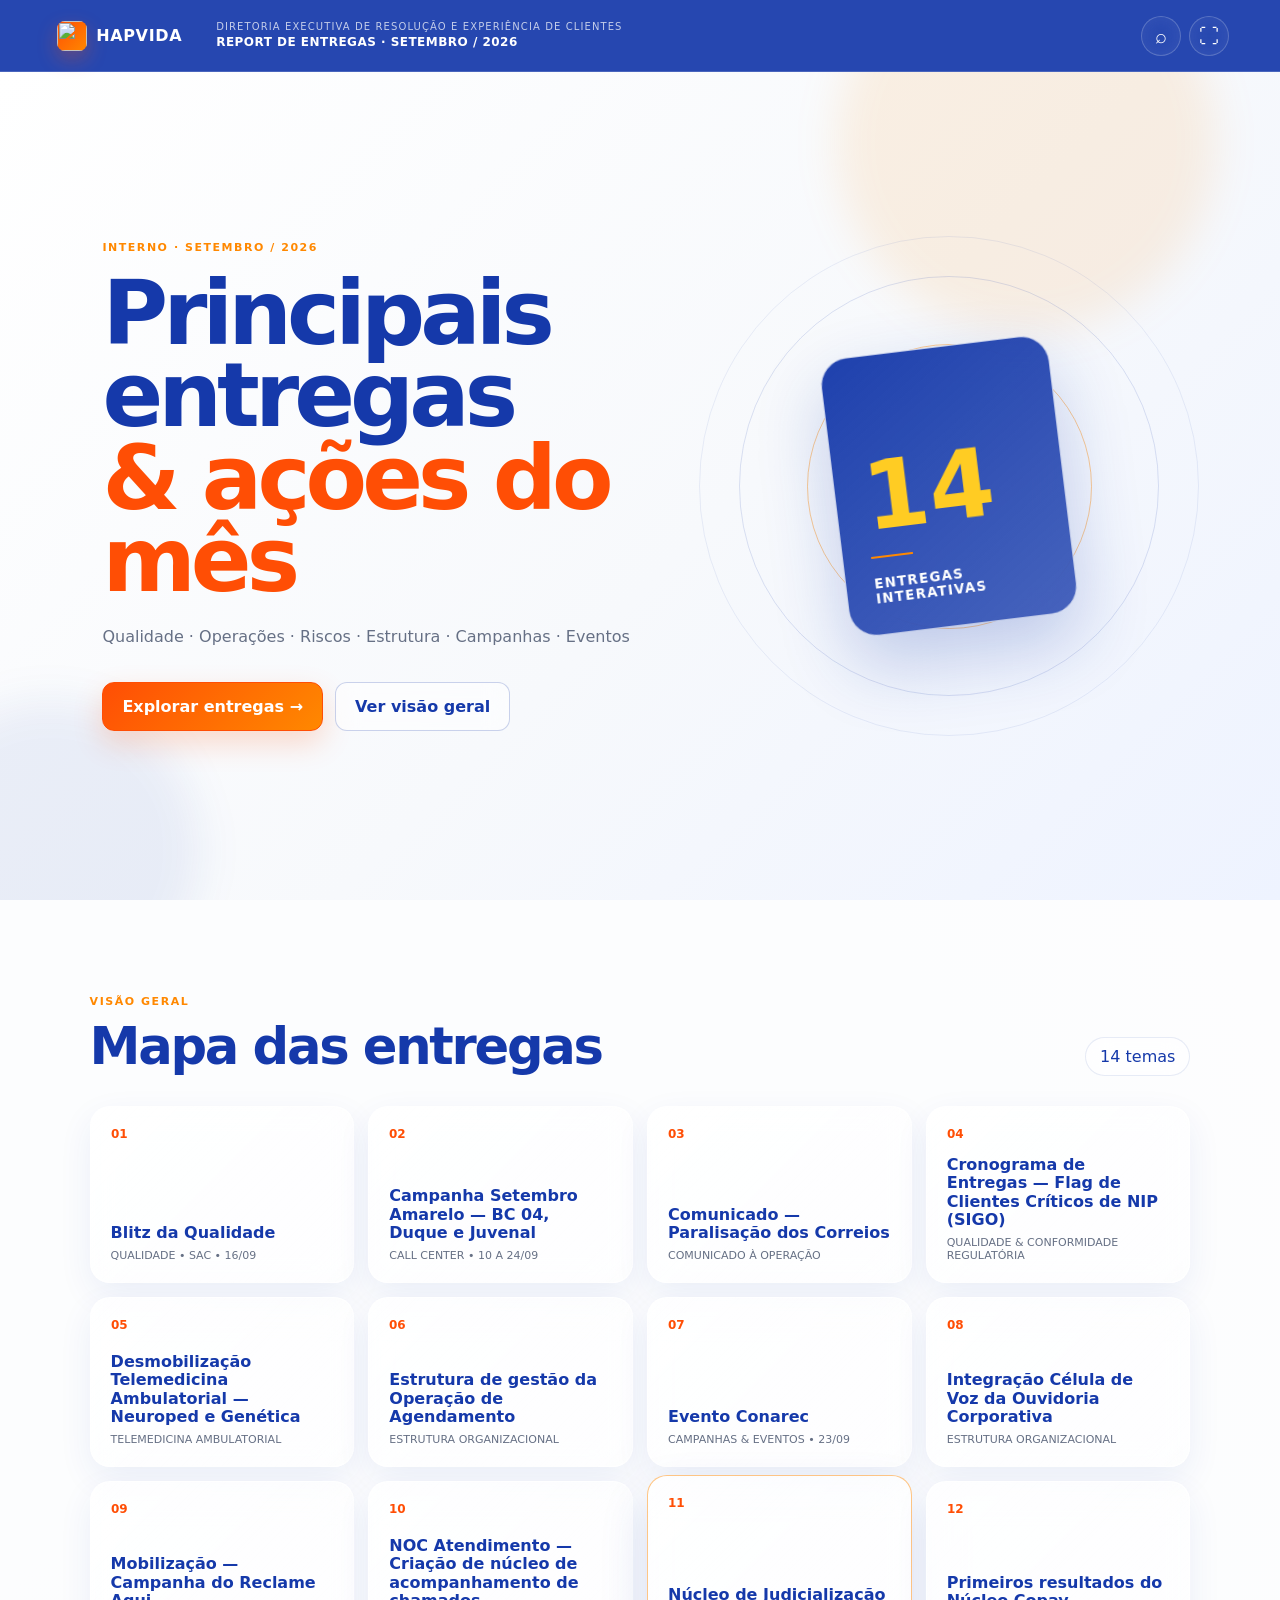
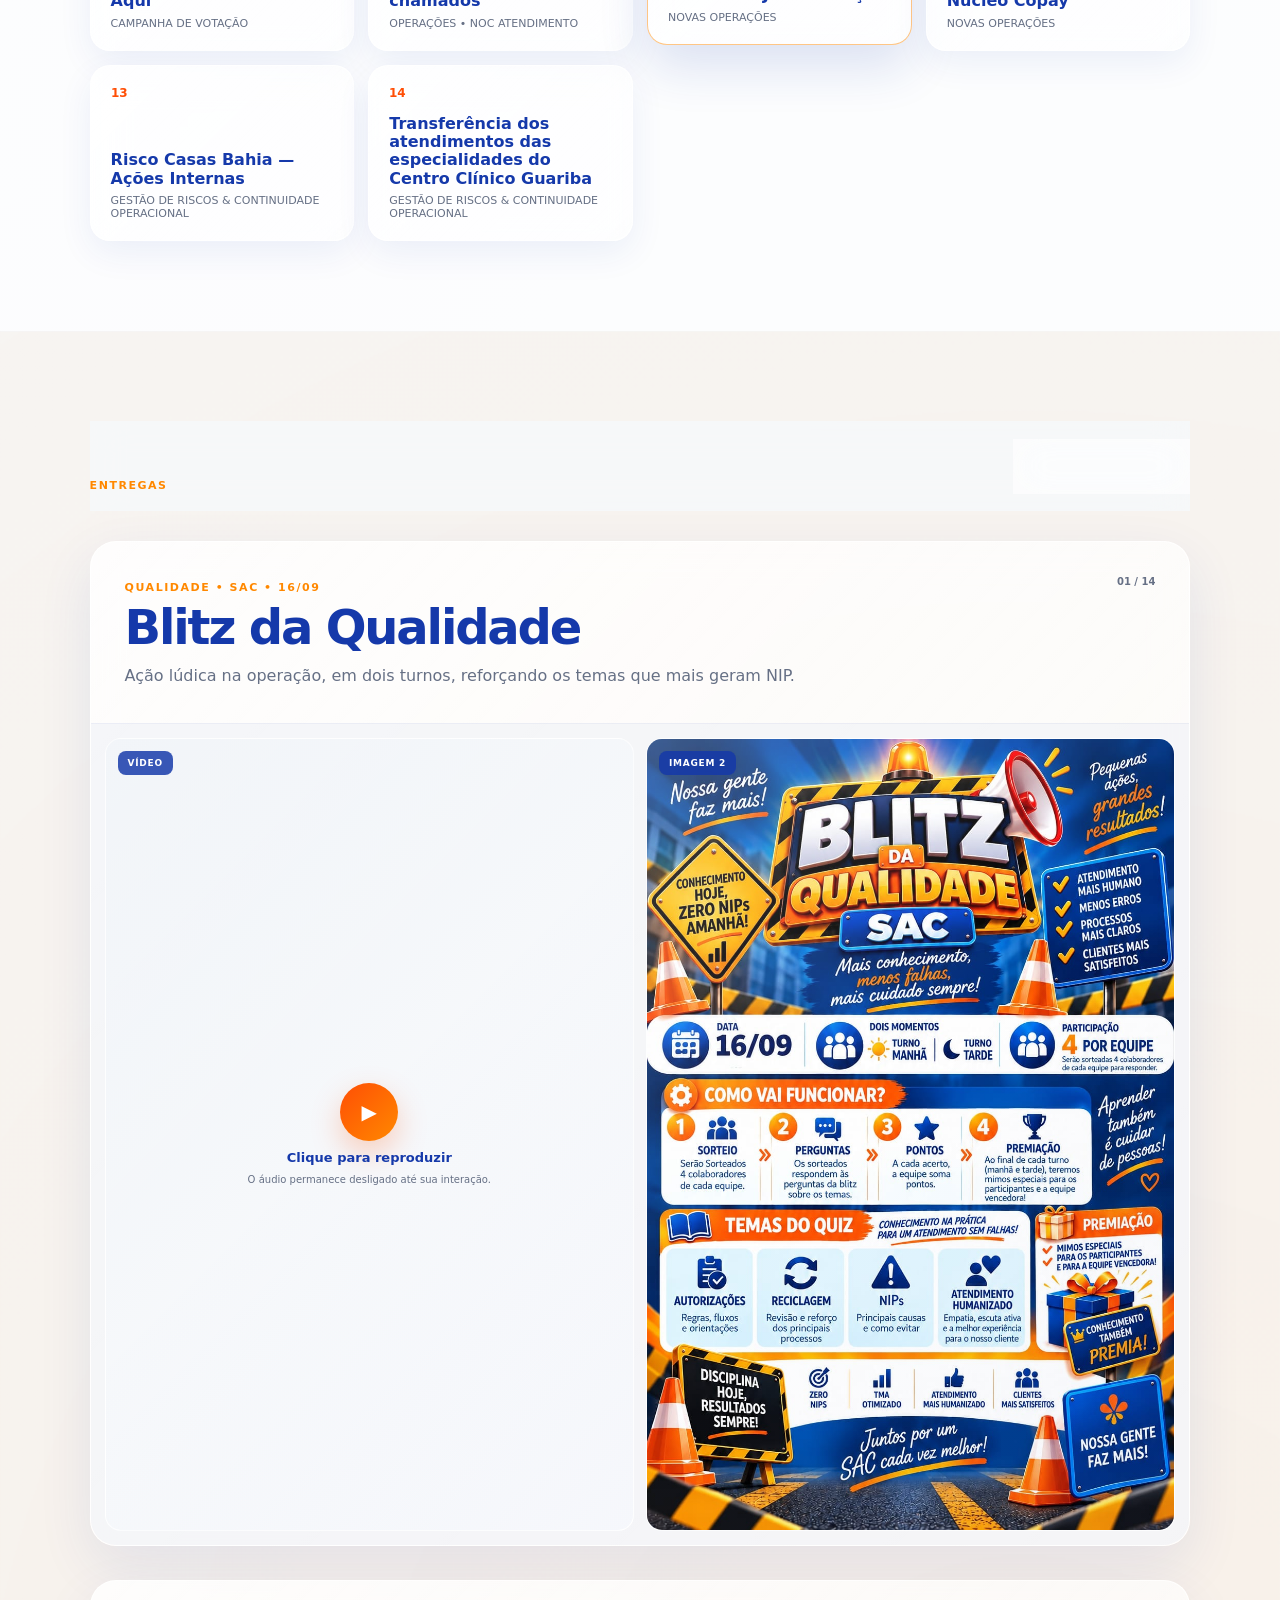
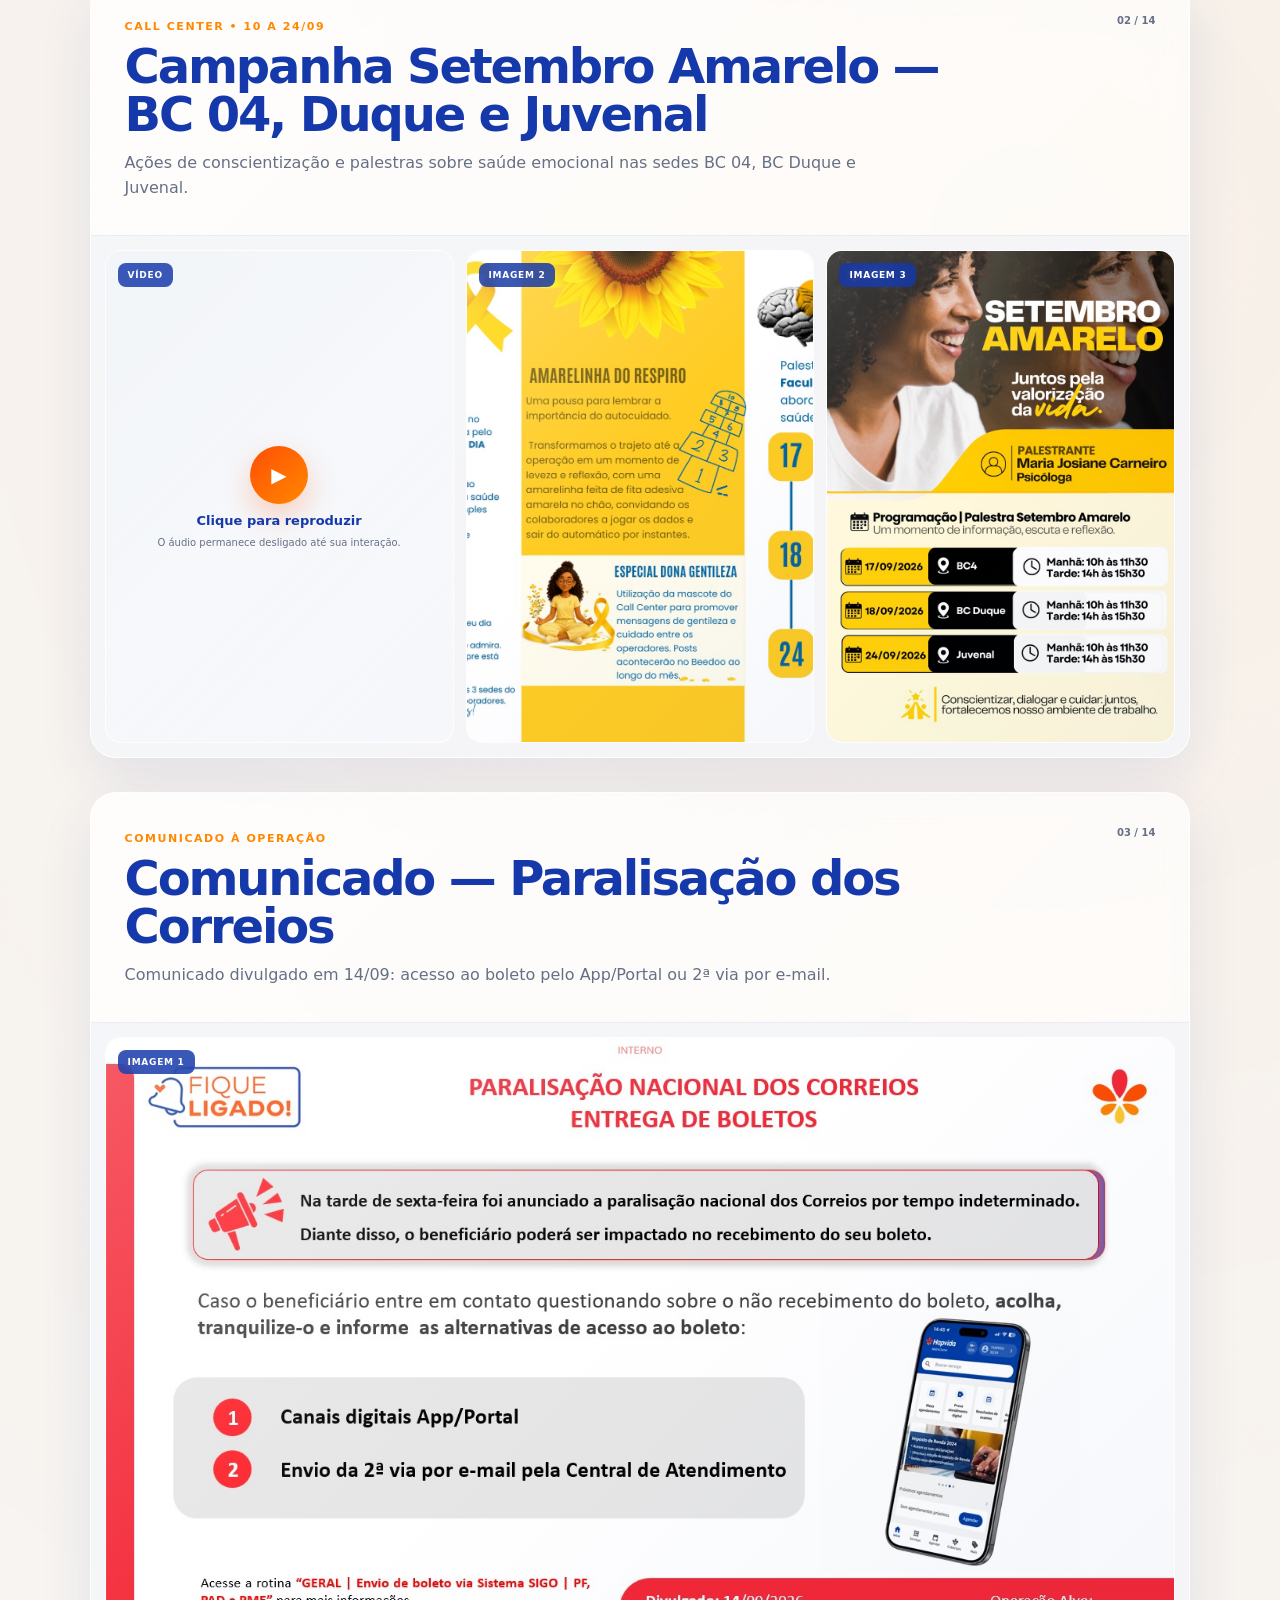
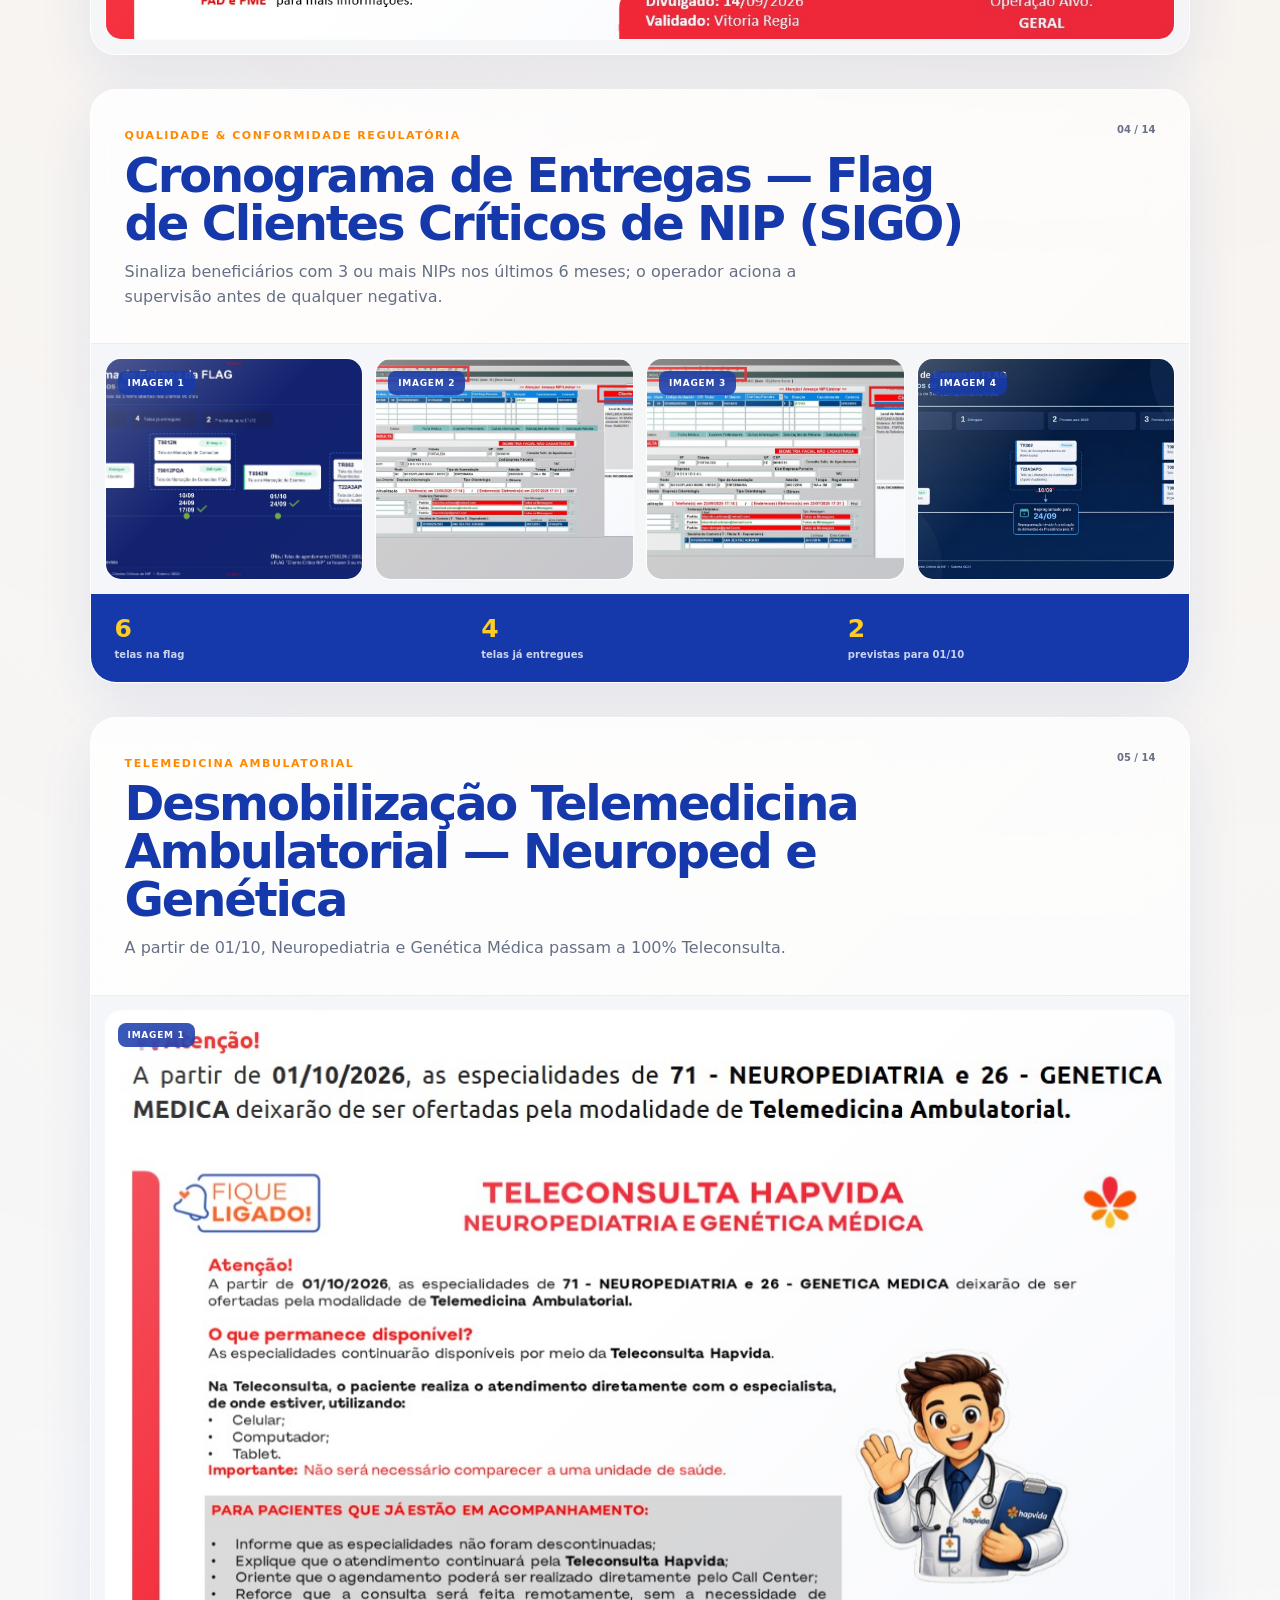
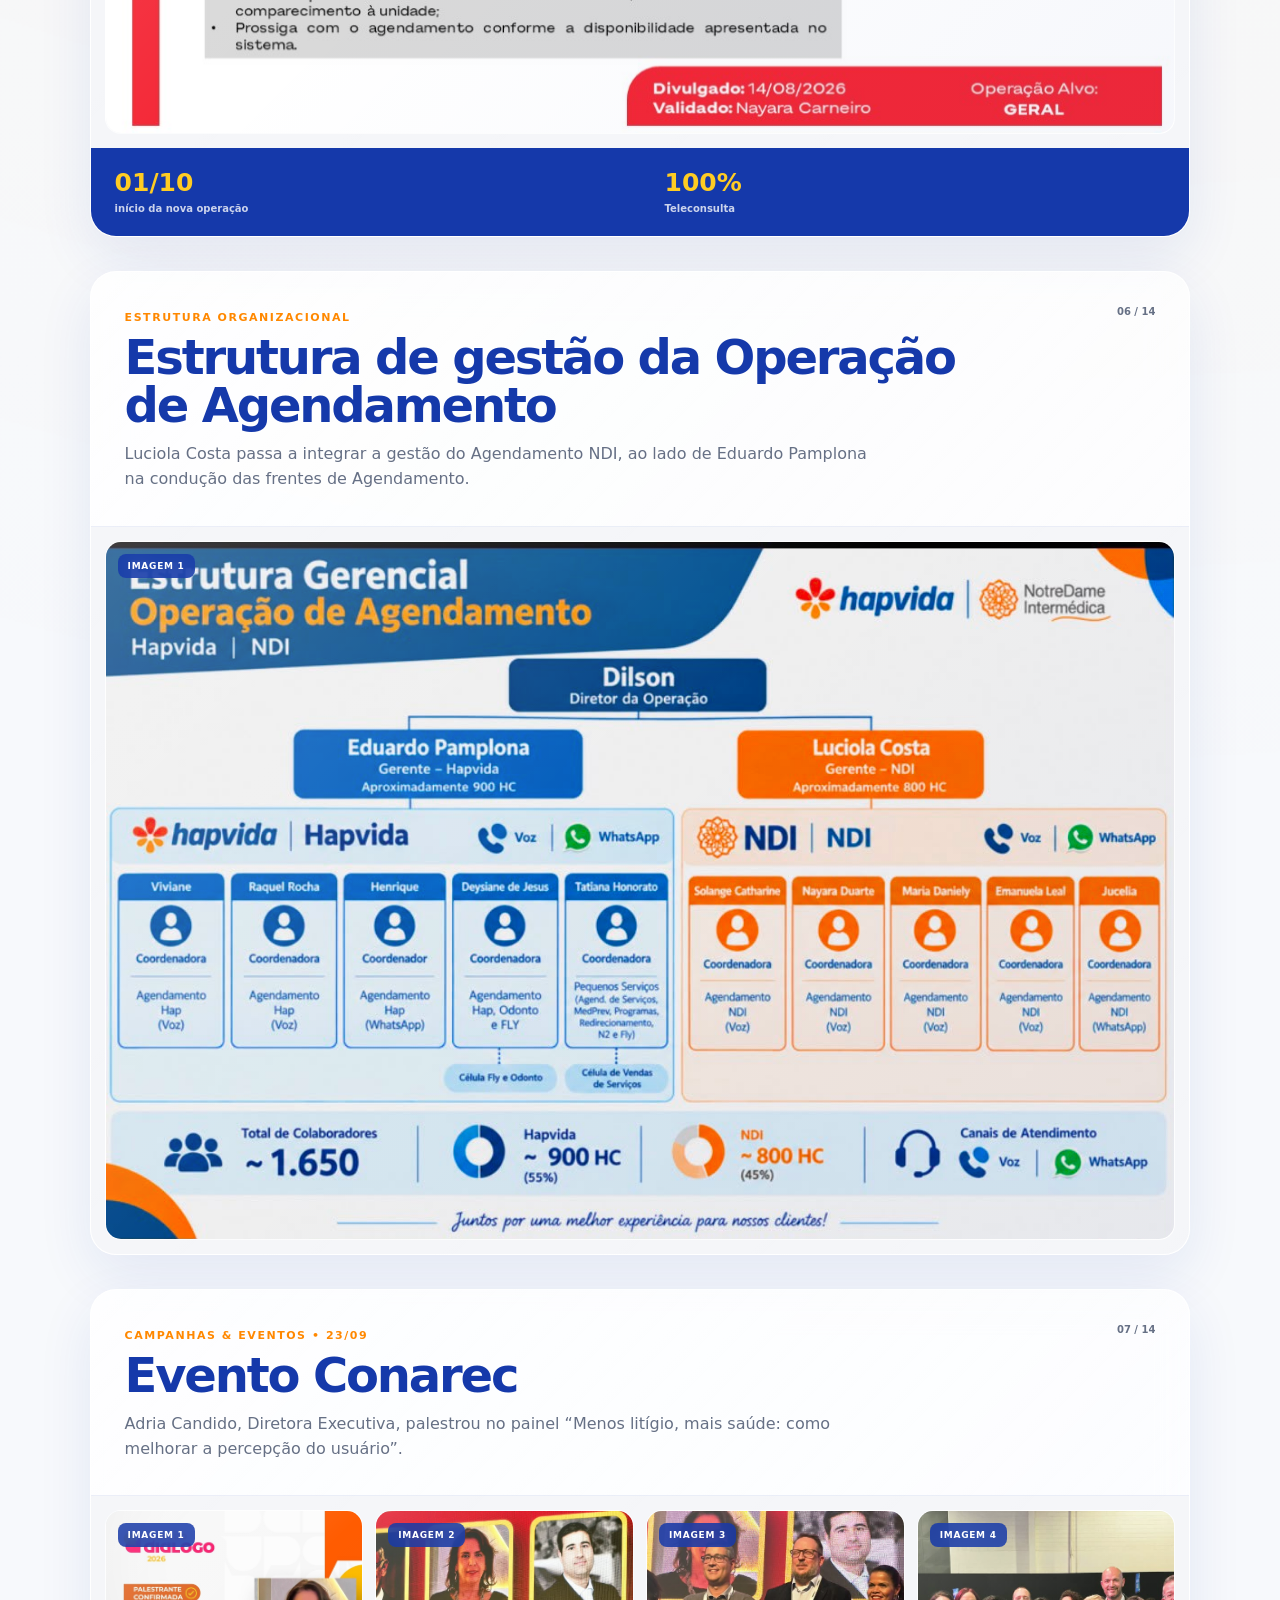
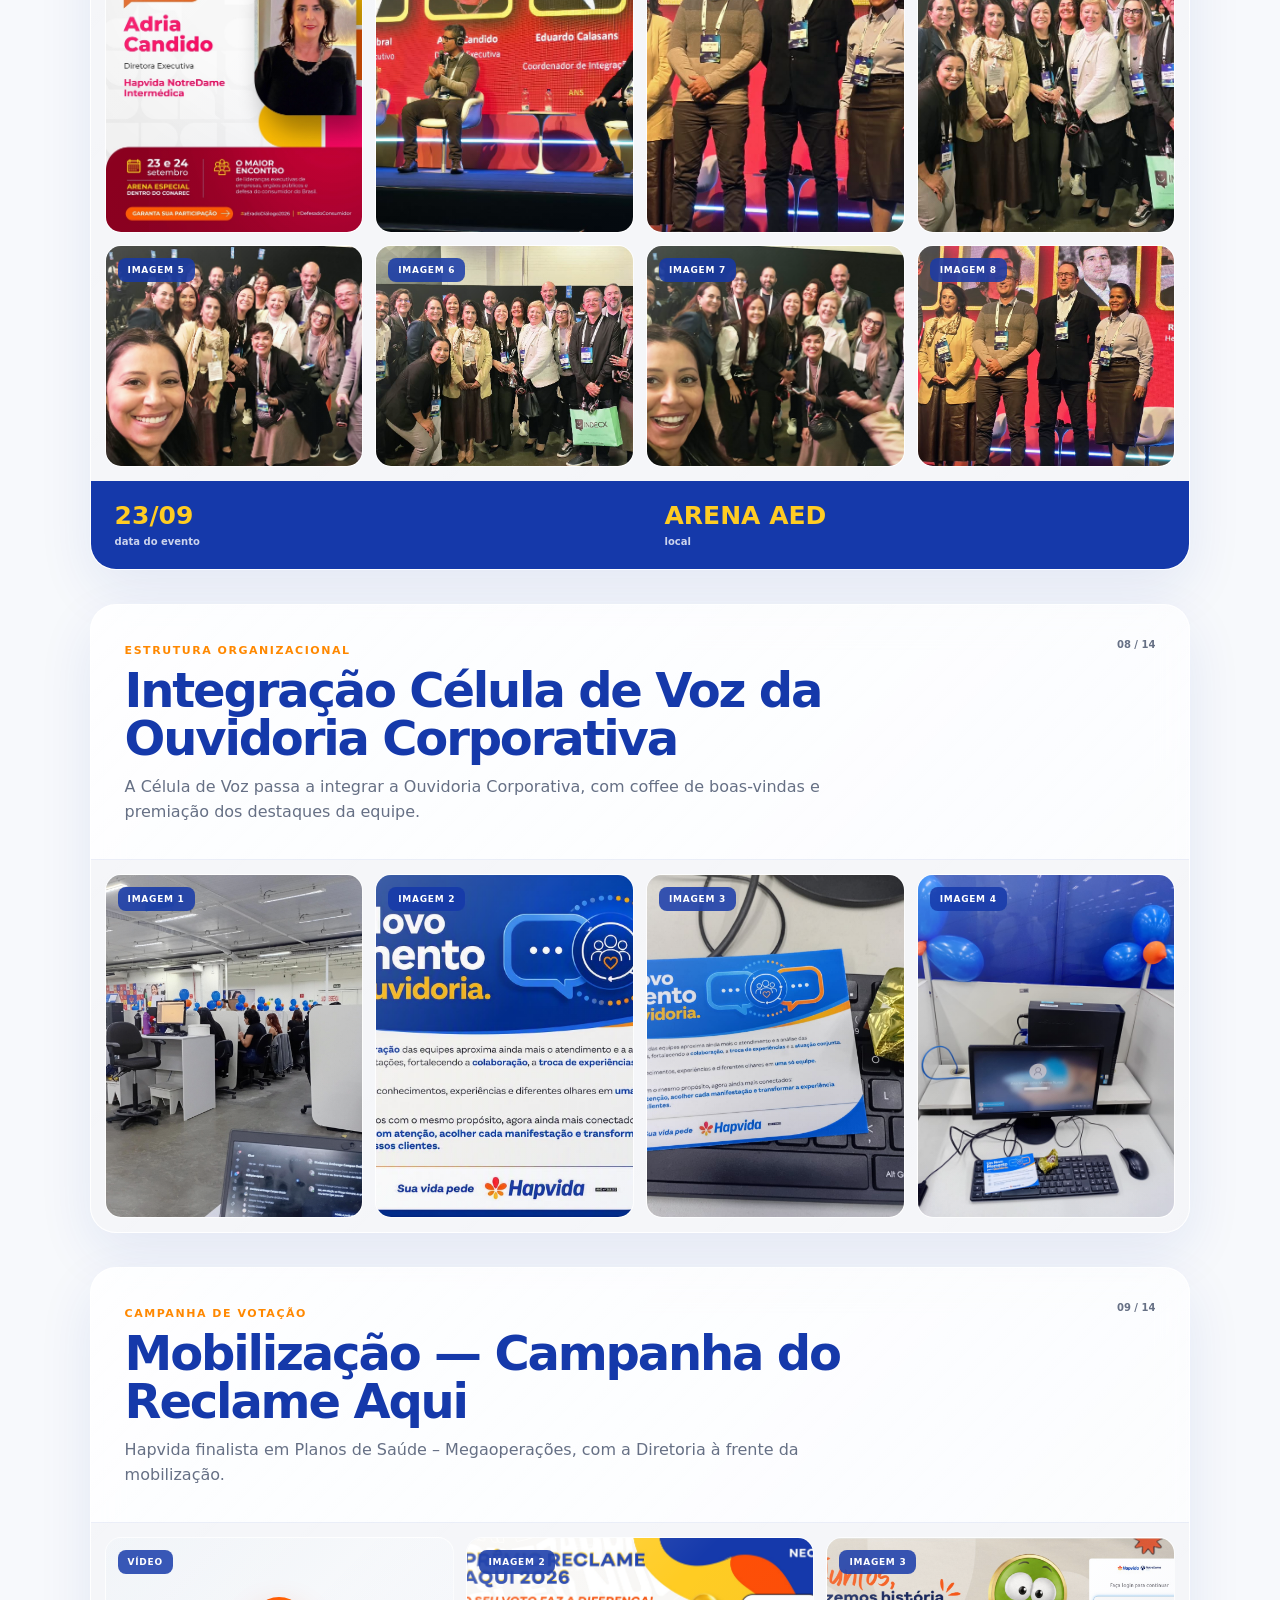
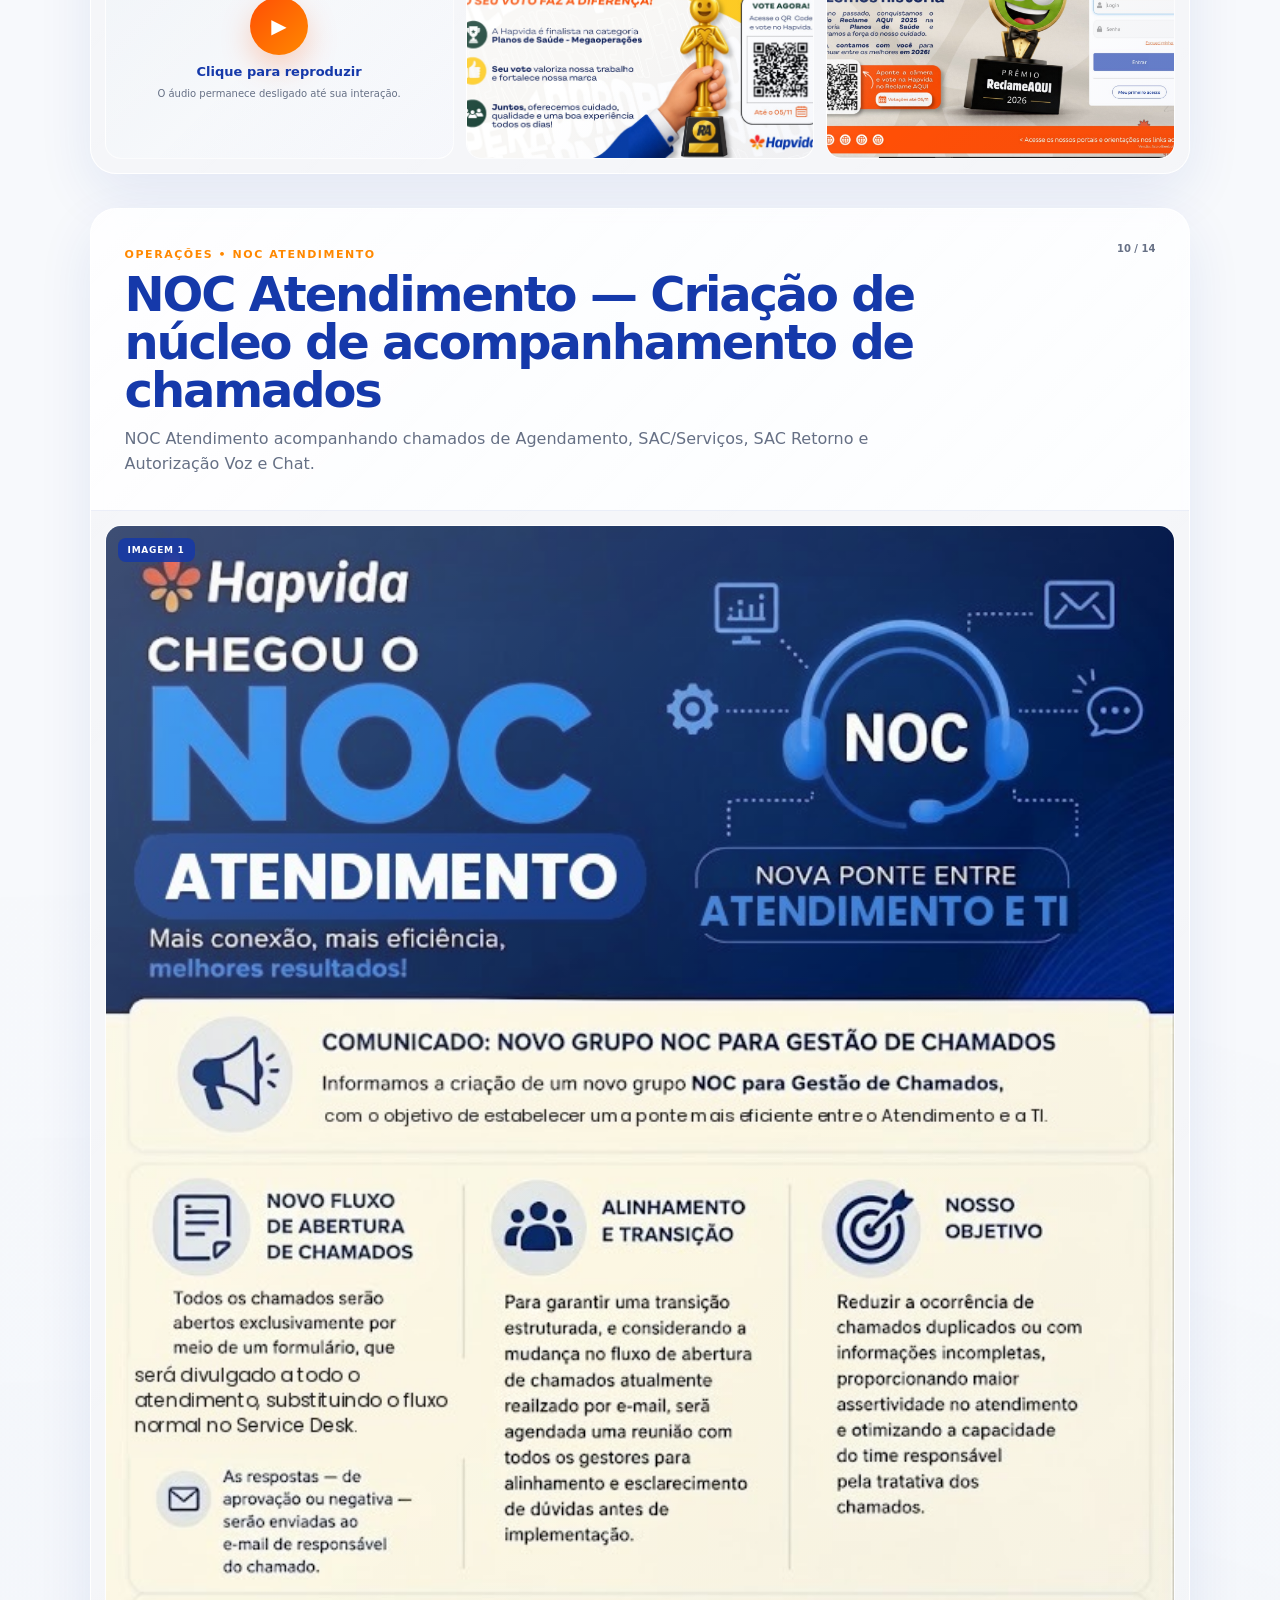
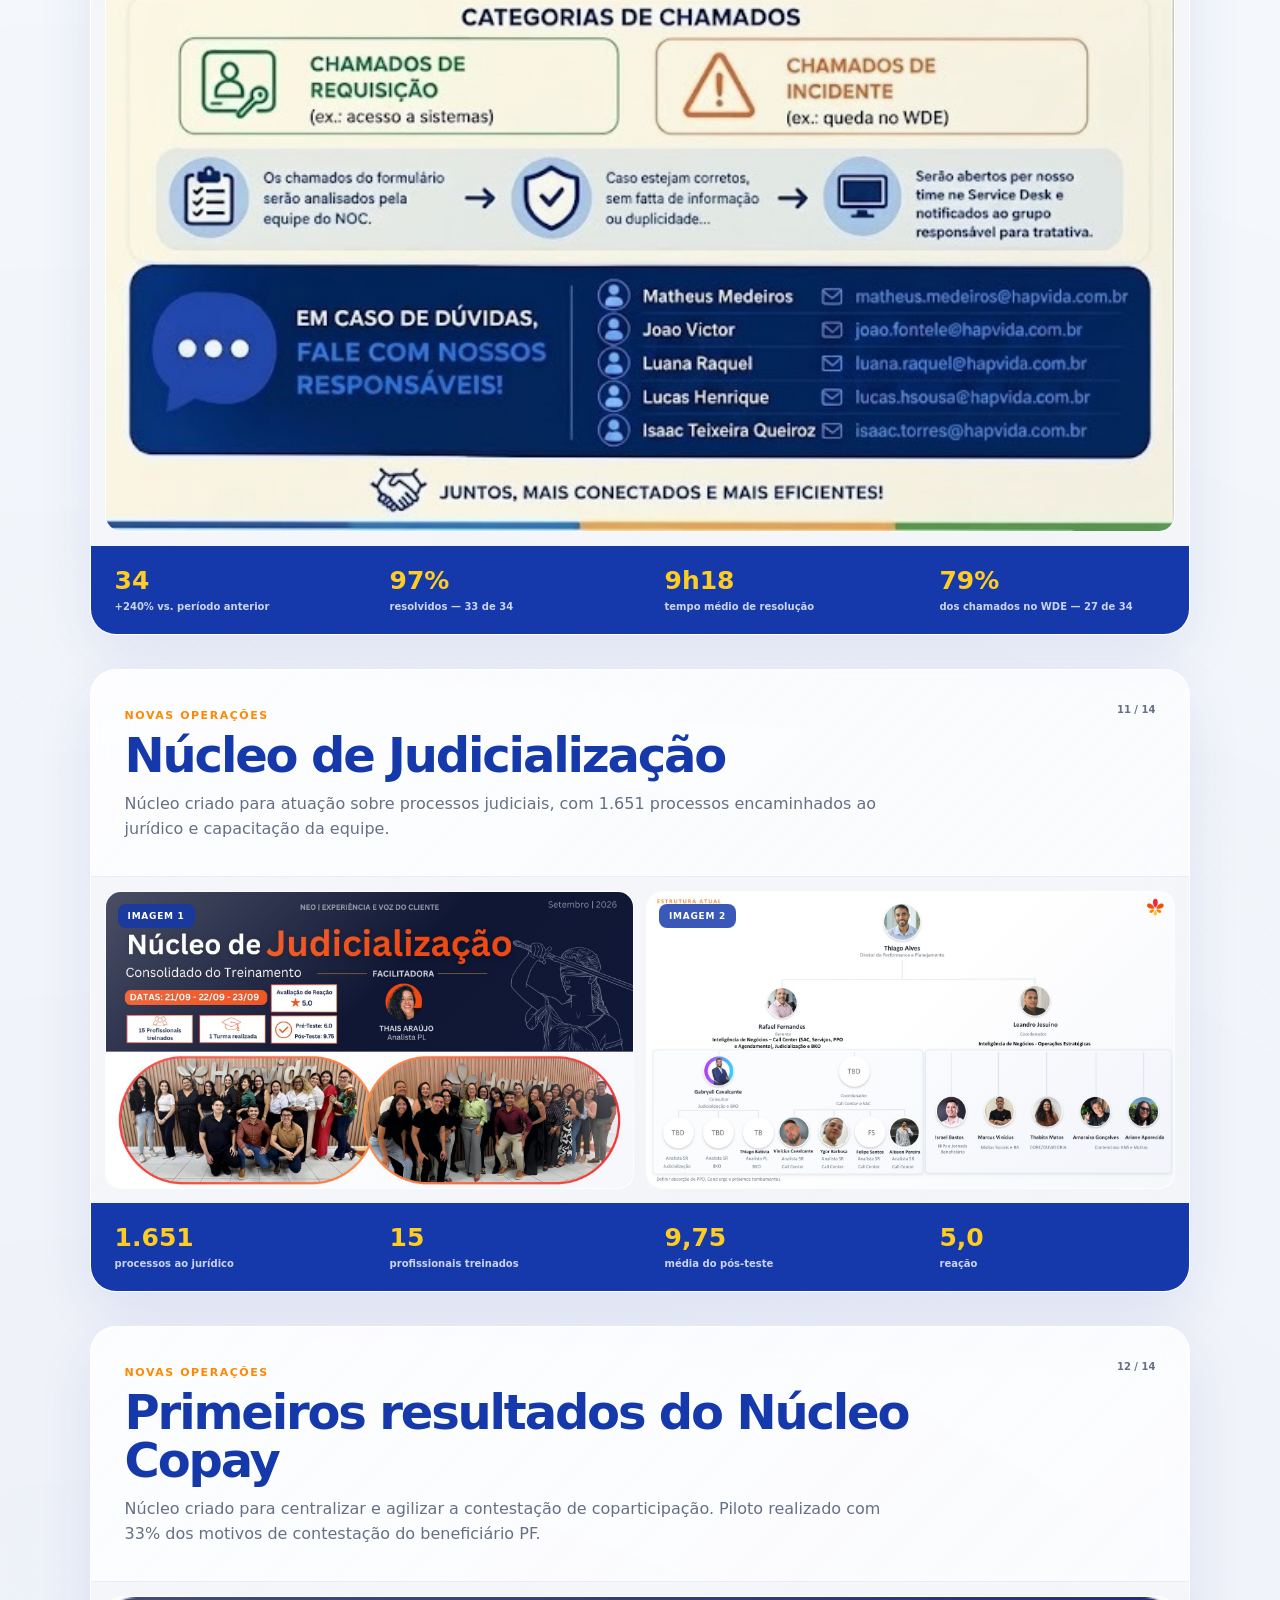
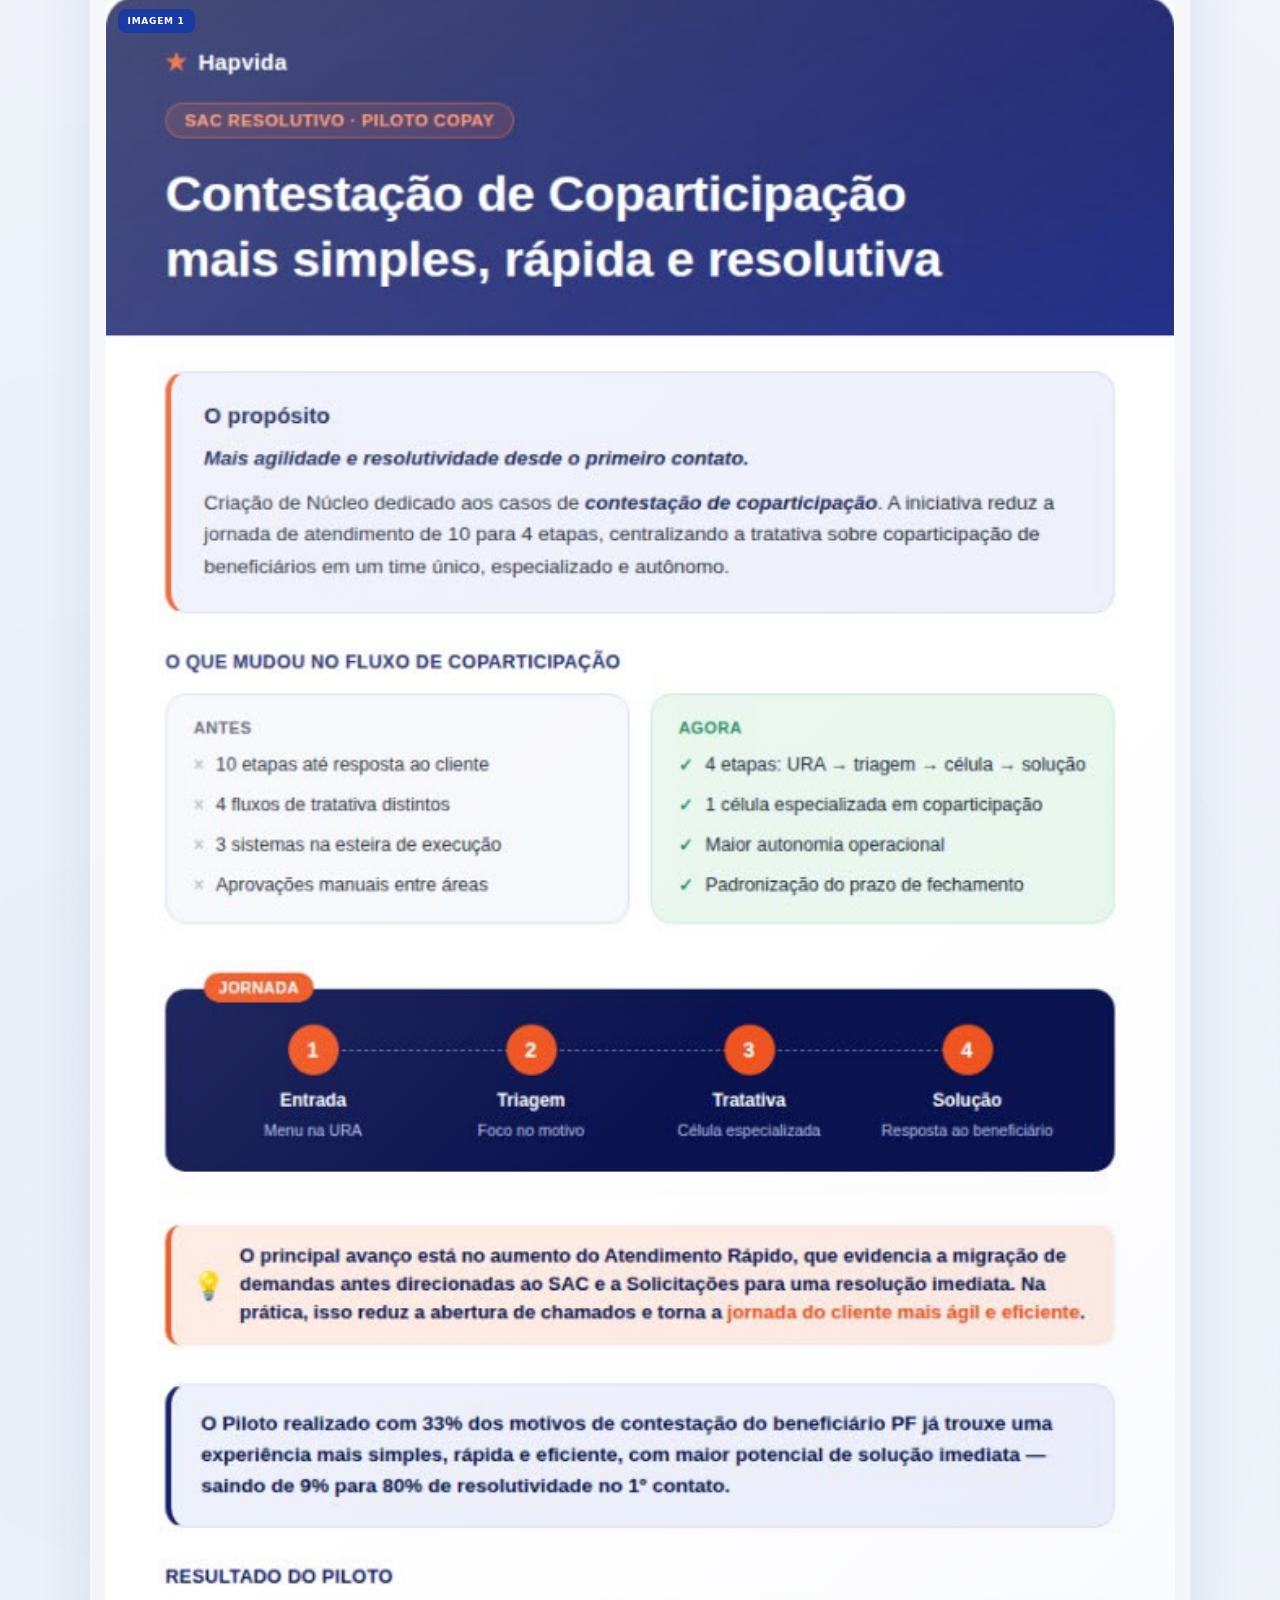
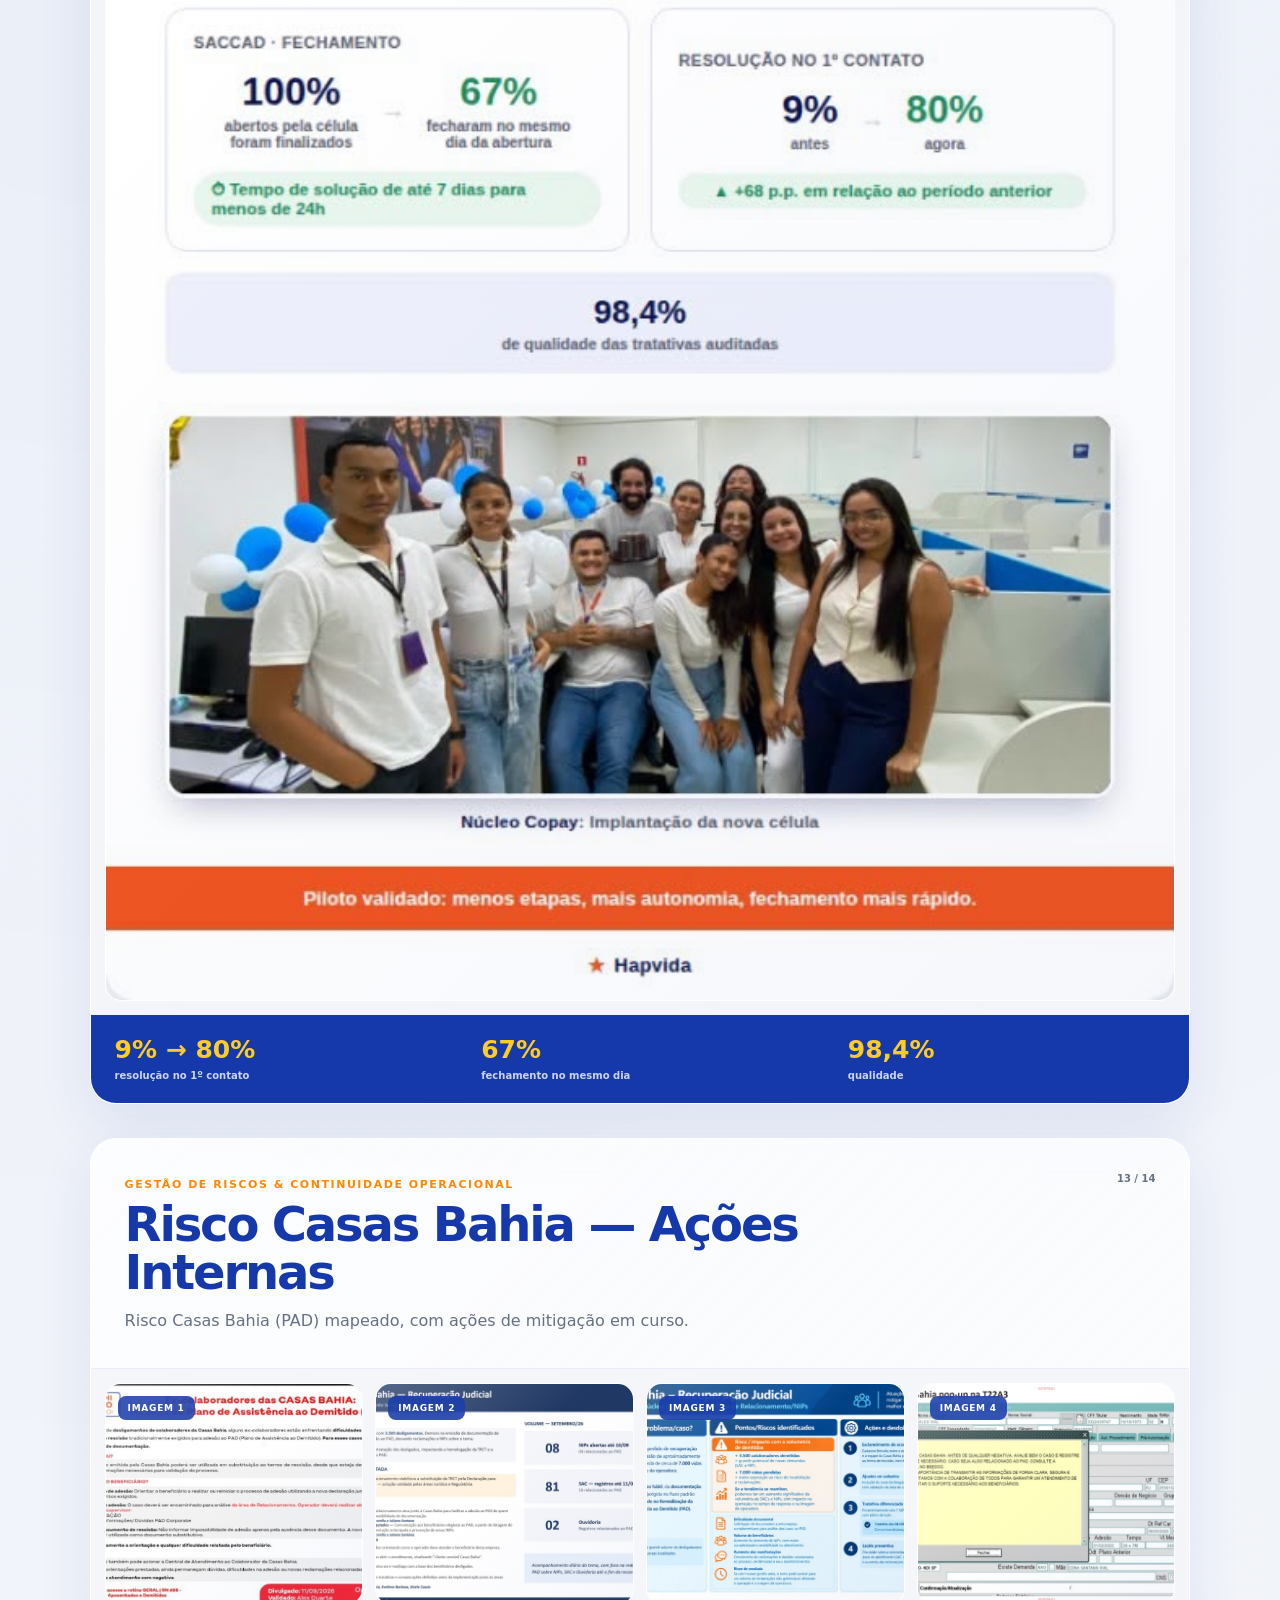
==== commit f42a92c7: "Add favicon and apple-touch-icon to index.html Added favicon and apple-touch-icon links for Hapvida." ====
--- a/index.html
+++ b/index.html
@@ -5,6 +5,10 @@
   <meta name="viewport" content="width=device-width, initial-scale=1">
   <meta name="theme-color" content="#121F2F">
 
+  <!-- Favicon Hapvida -->
+  <link rel="icon" type="image/png" sizes="64x64" href="assets/images/hapvida-flor.png">
+  <link rel="apple-touch-icon" sizes="128x128" href="assets/images/hapvida-flor.png">
+
   <title>
     Report Interativo · Diretoria · Setembro 2026
   </title>
@@ -27,7 +31,12 @@
         id="homeBtn"
         aria-label="Ir para o início"
       >
-        <span class="brand-mark">H</span>
+        <img
+          class="brand-mark"
+          src="assets/images/hapvida-flor.png"
+          alt=""
+          aria-hidden="true"
+        >
 
         <span class="brand-name">
           HAPVIDA
@@ -380,4 +389,4 @@
   <script src="assets/js/app.js"></script>
 
 </body>
-</html>+</html>
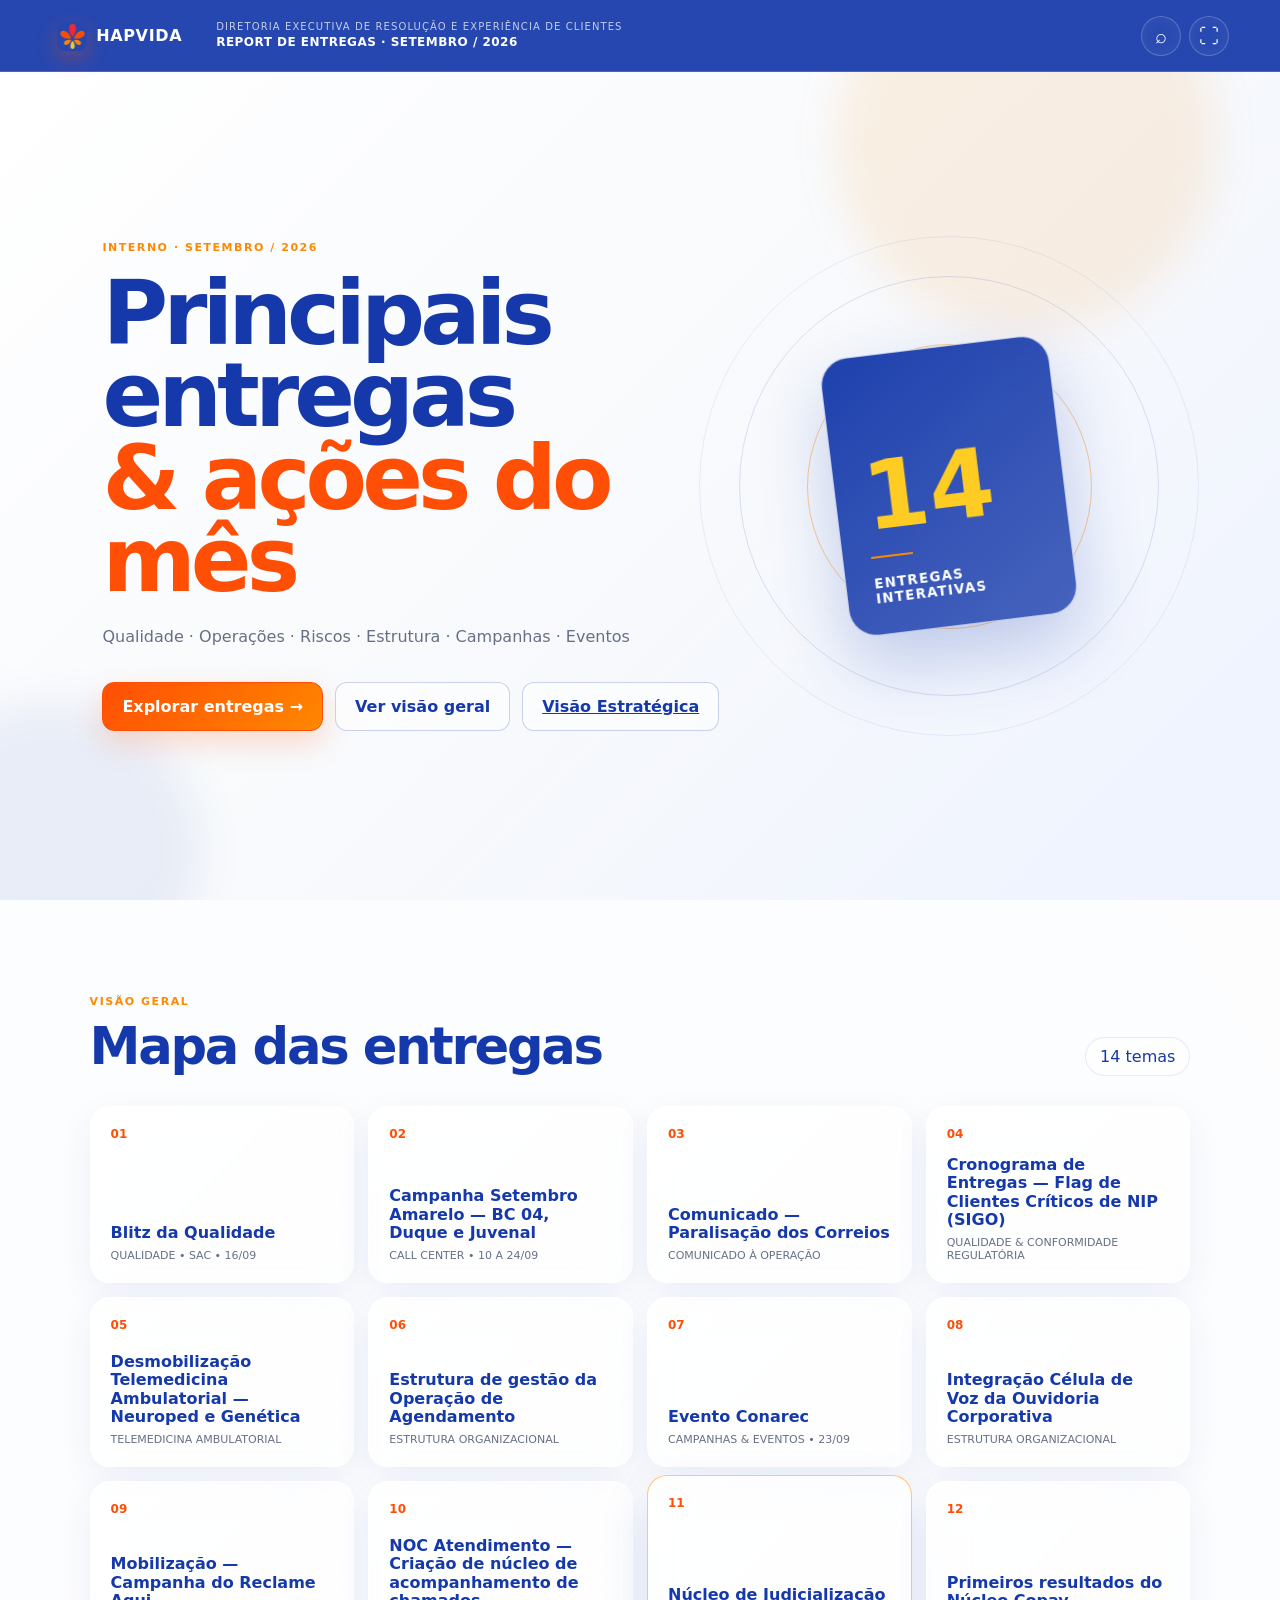
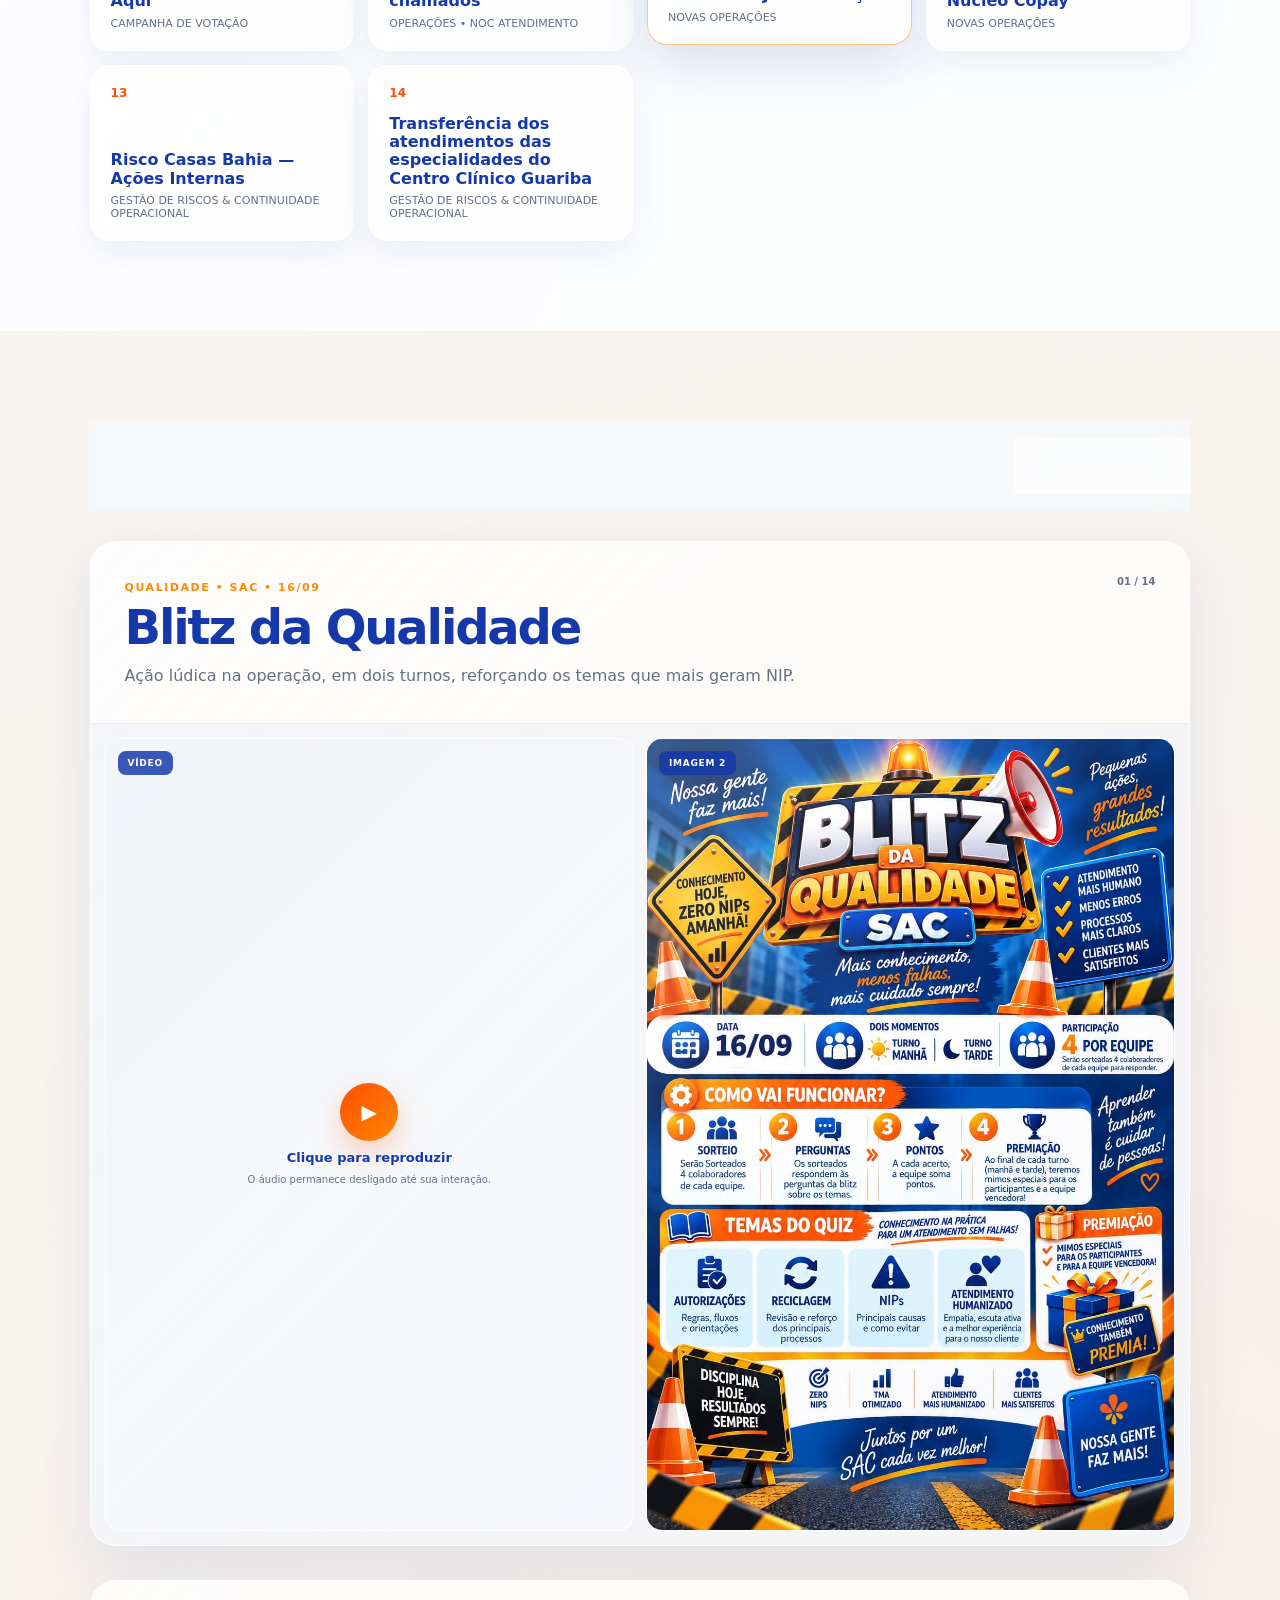
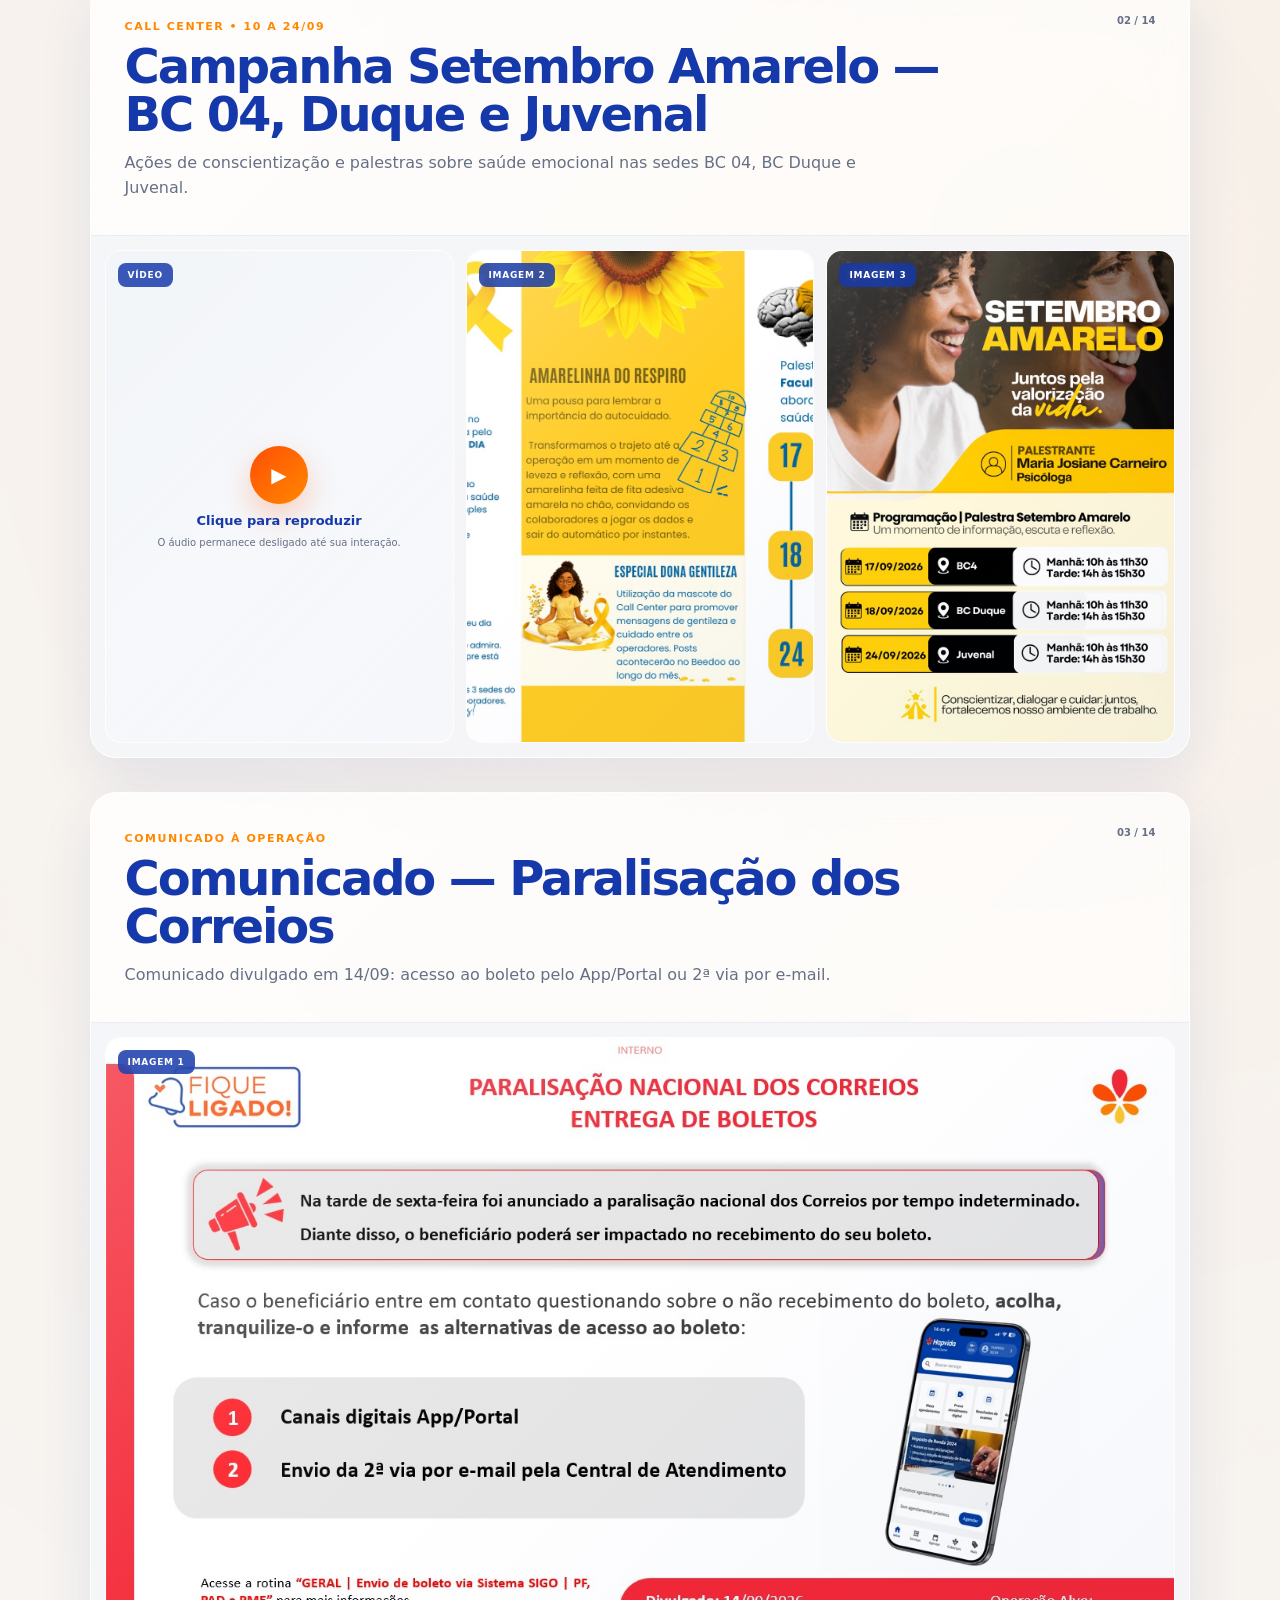
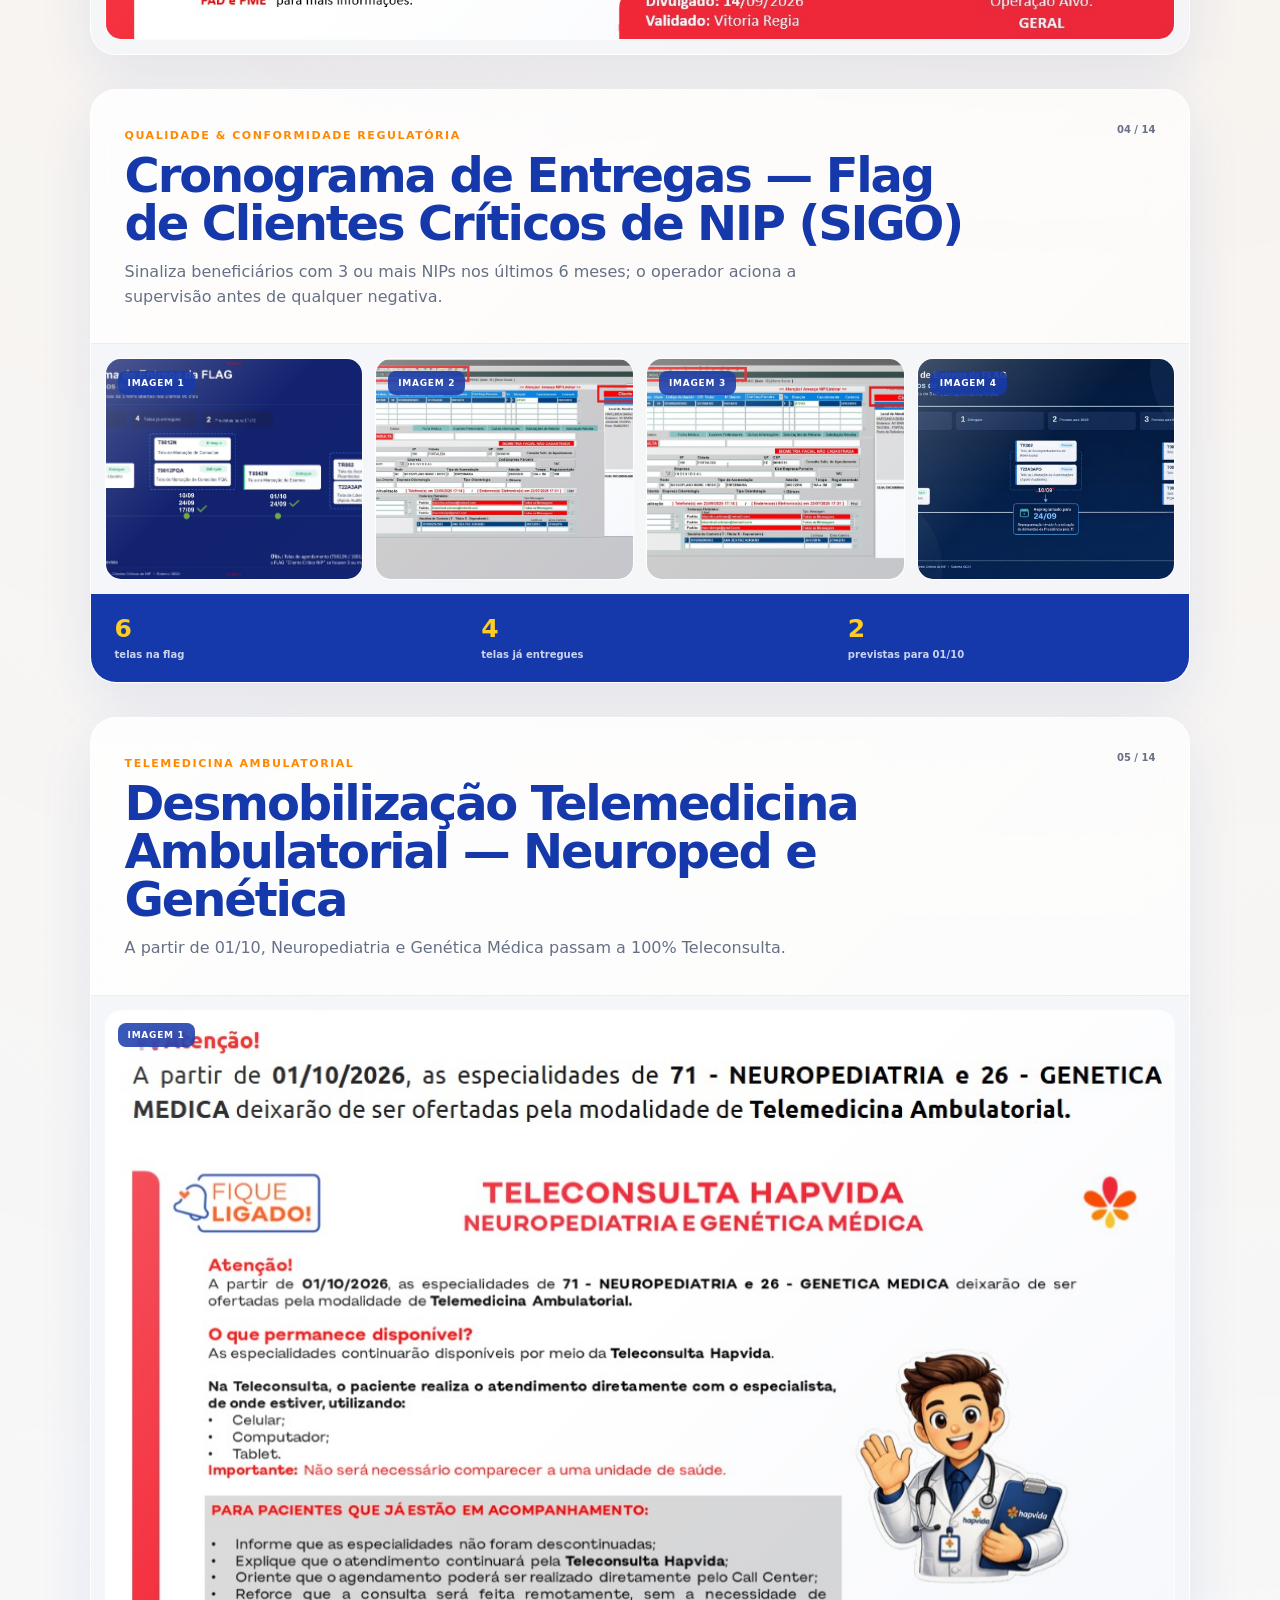
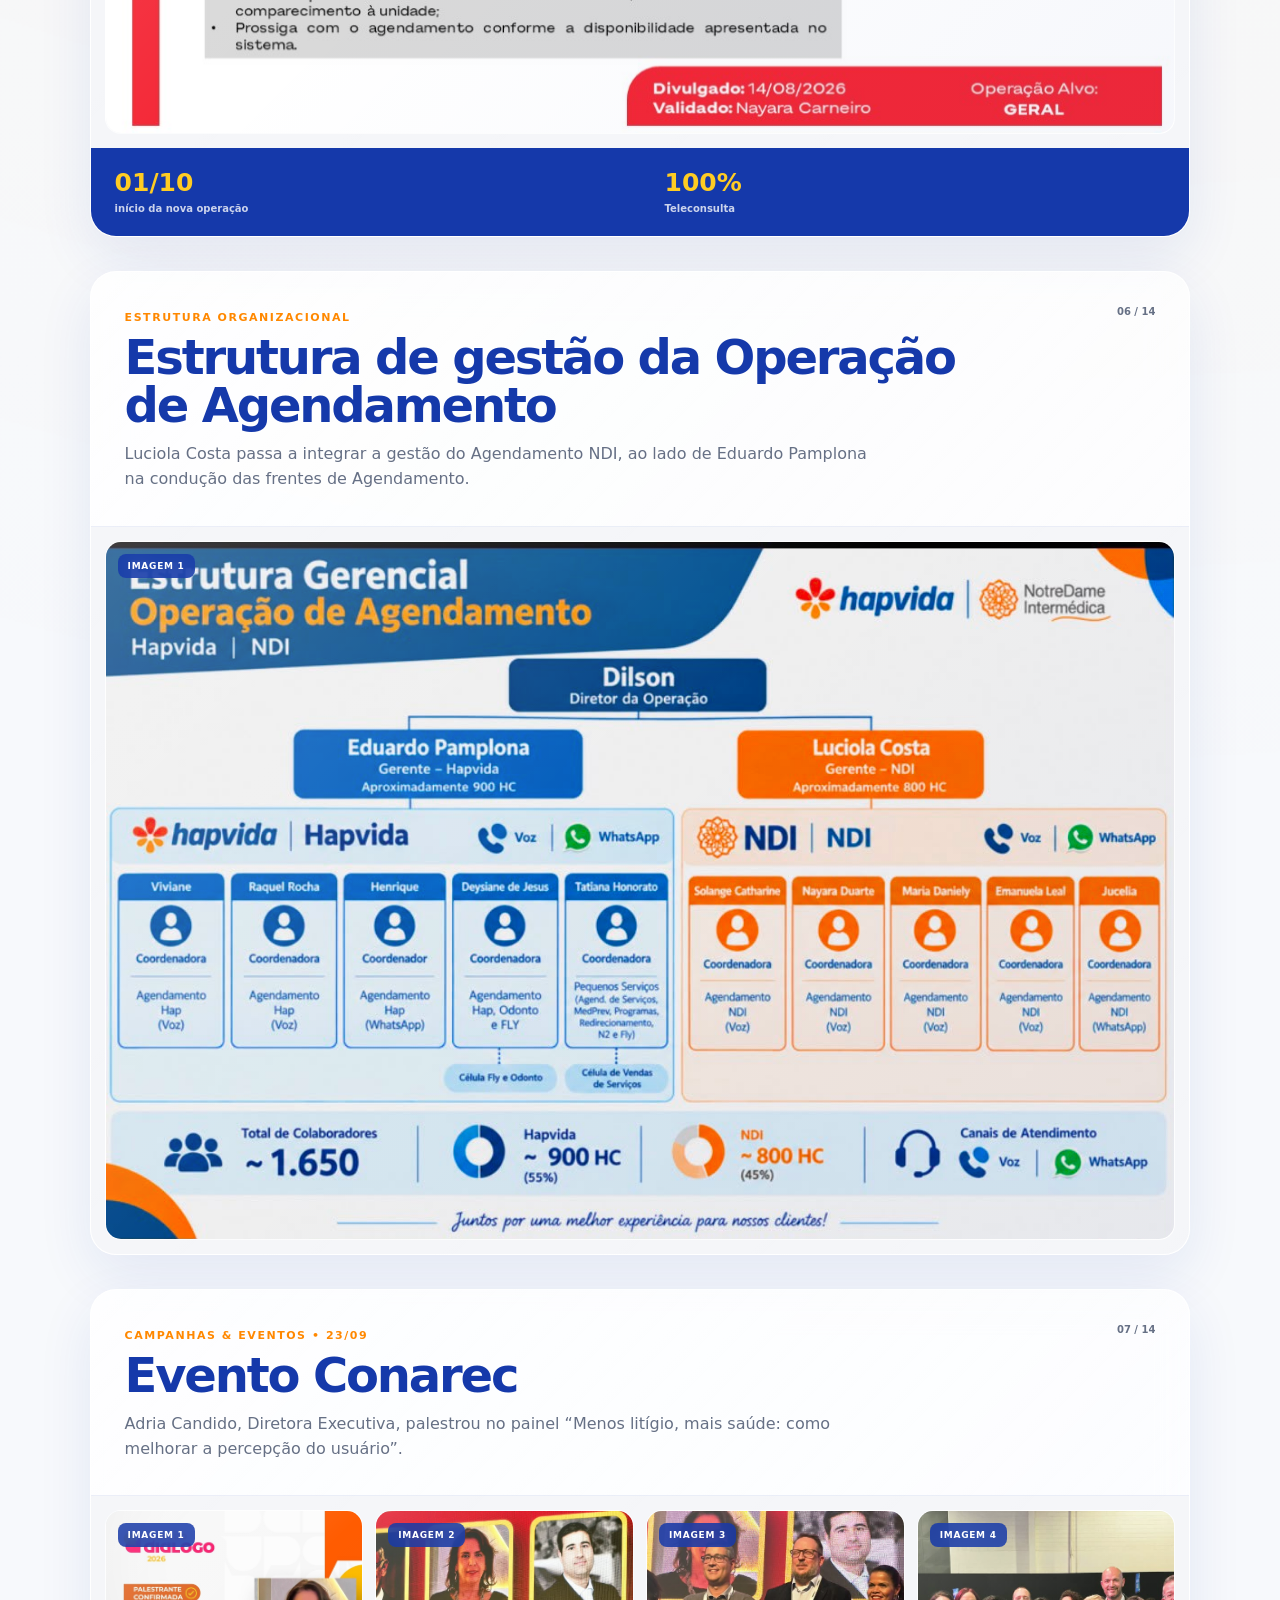
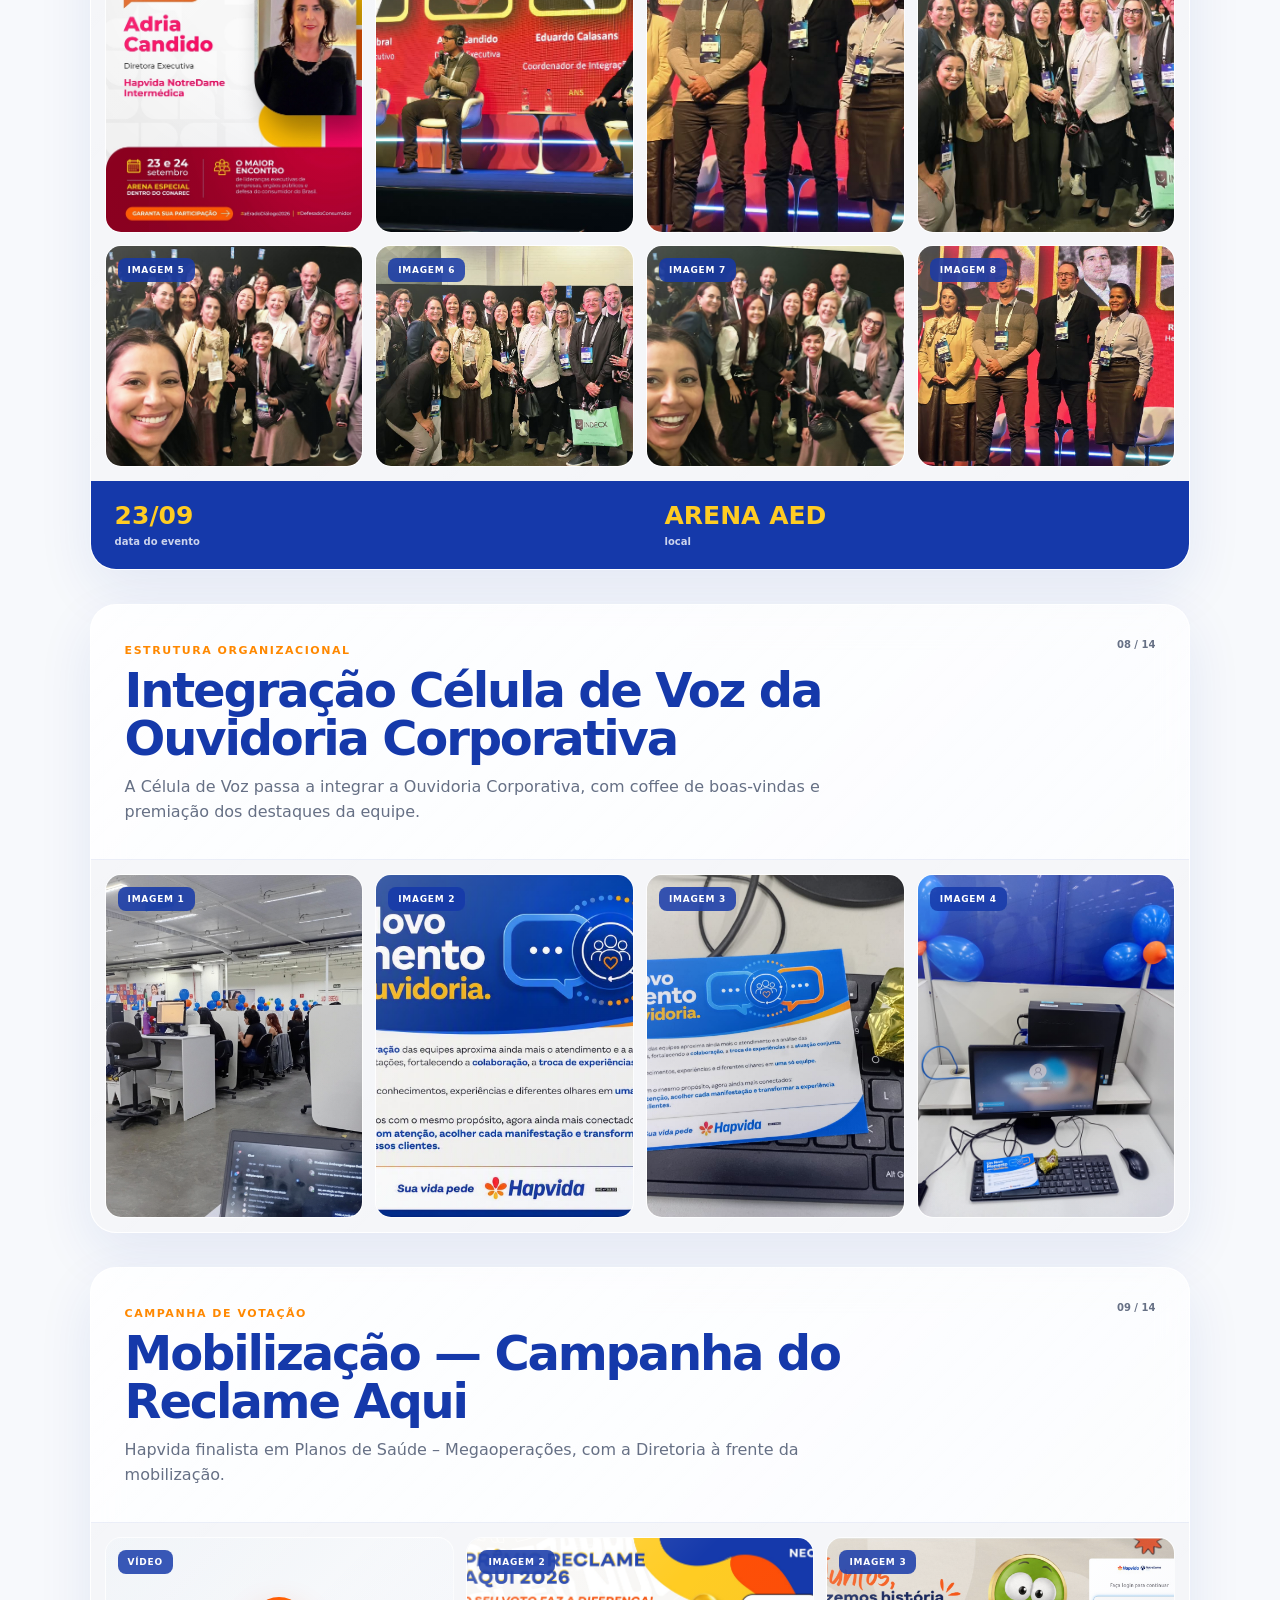
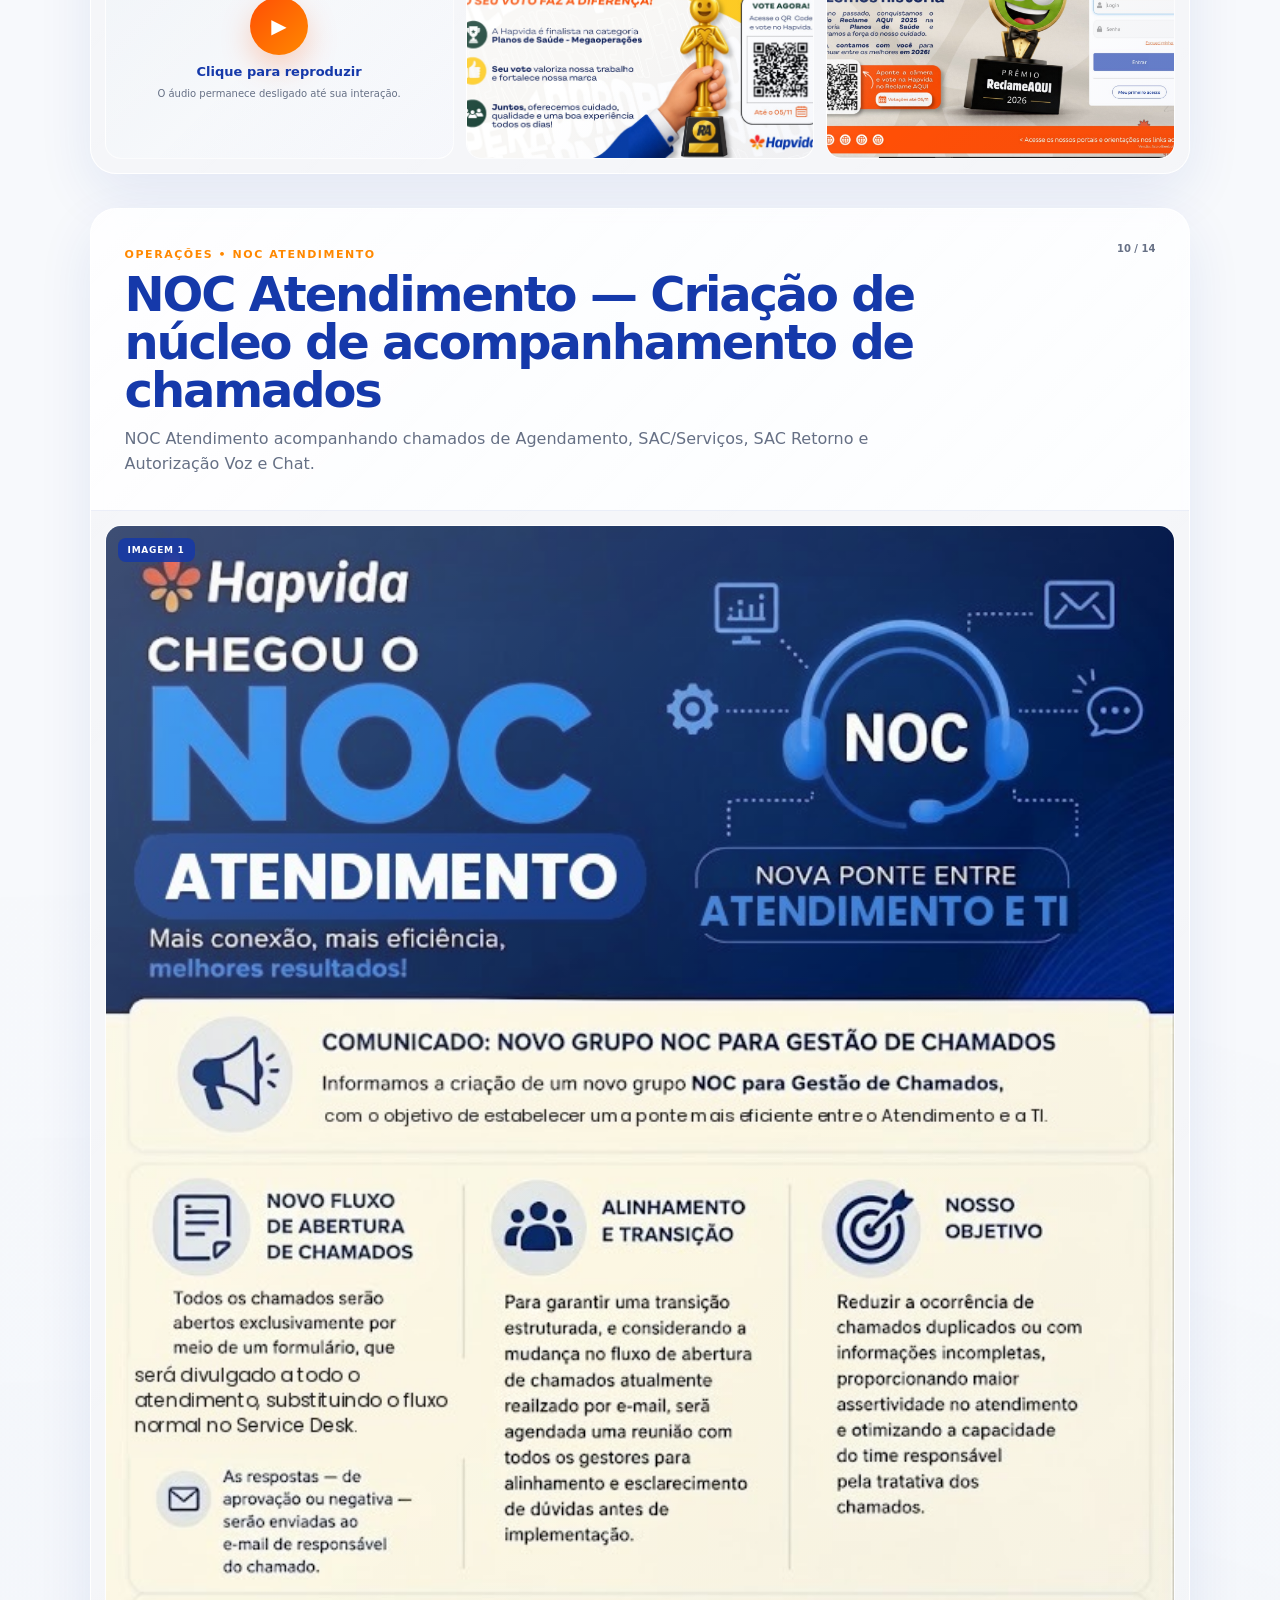
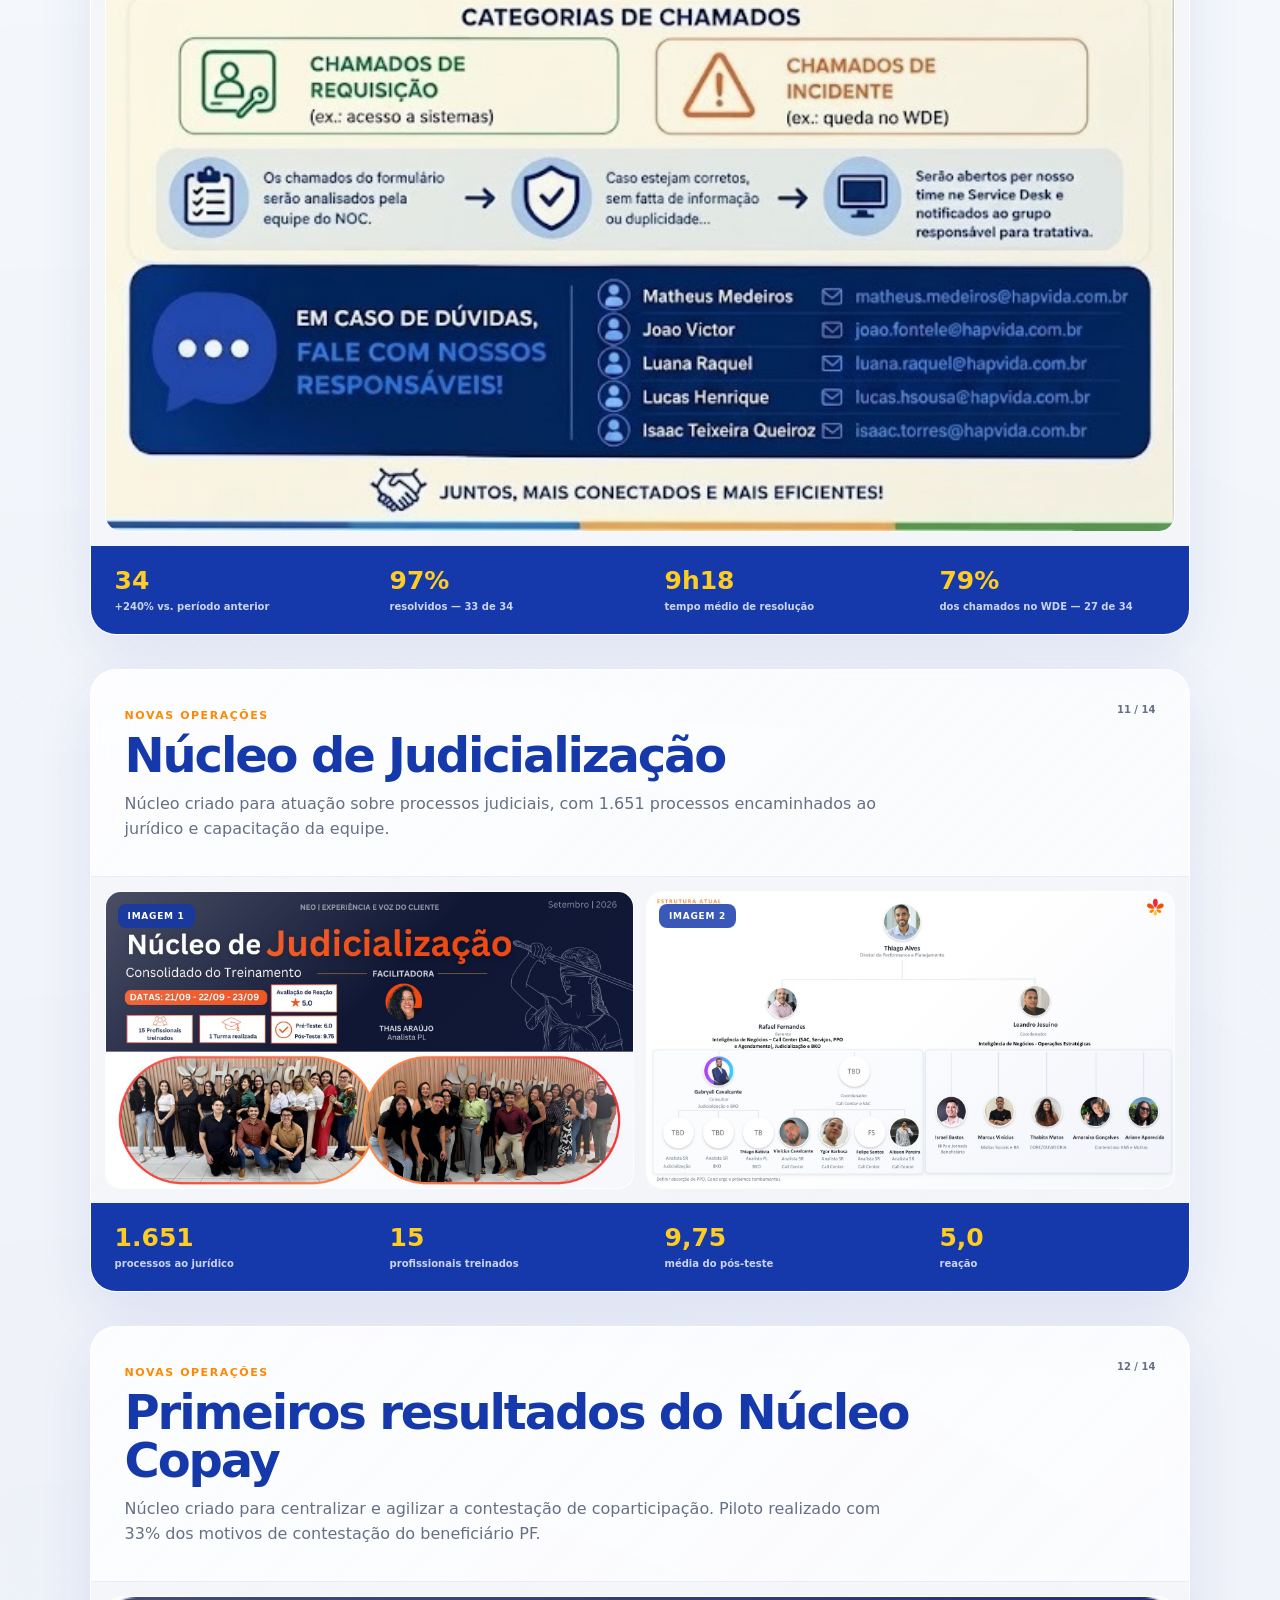
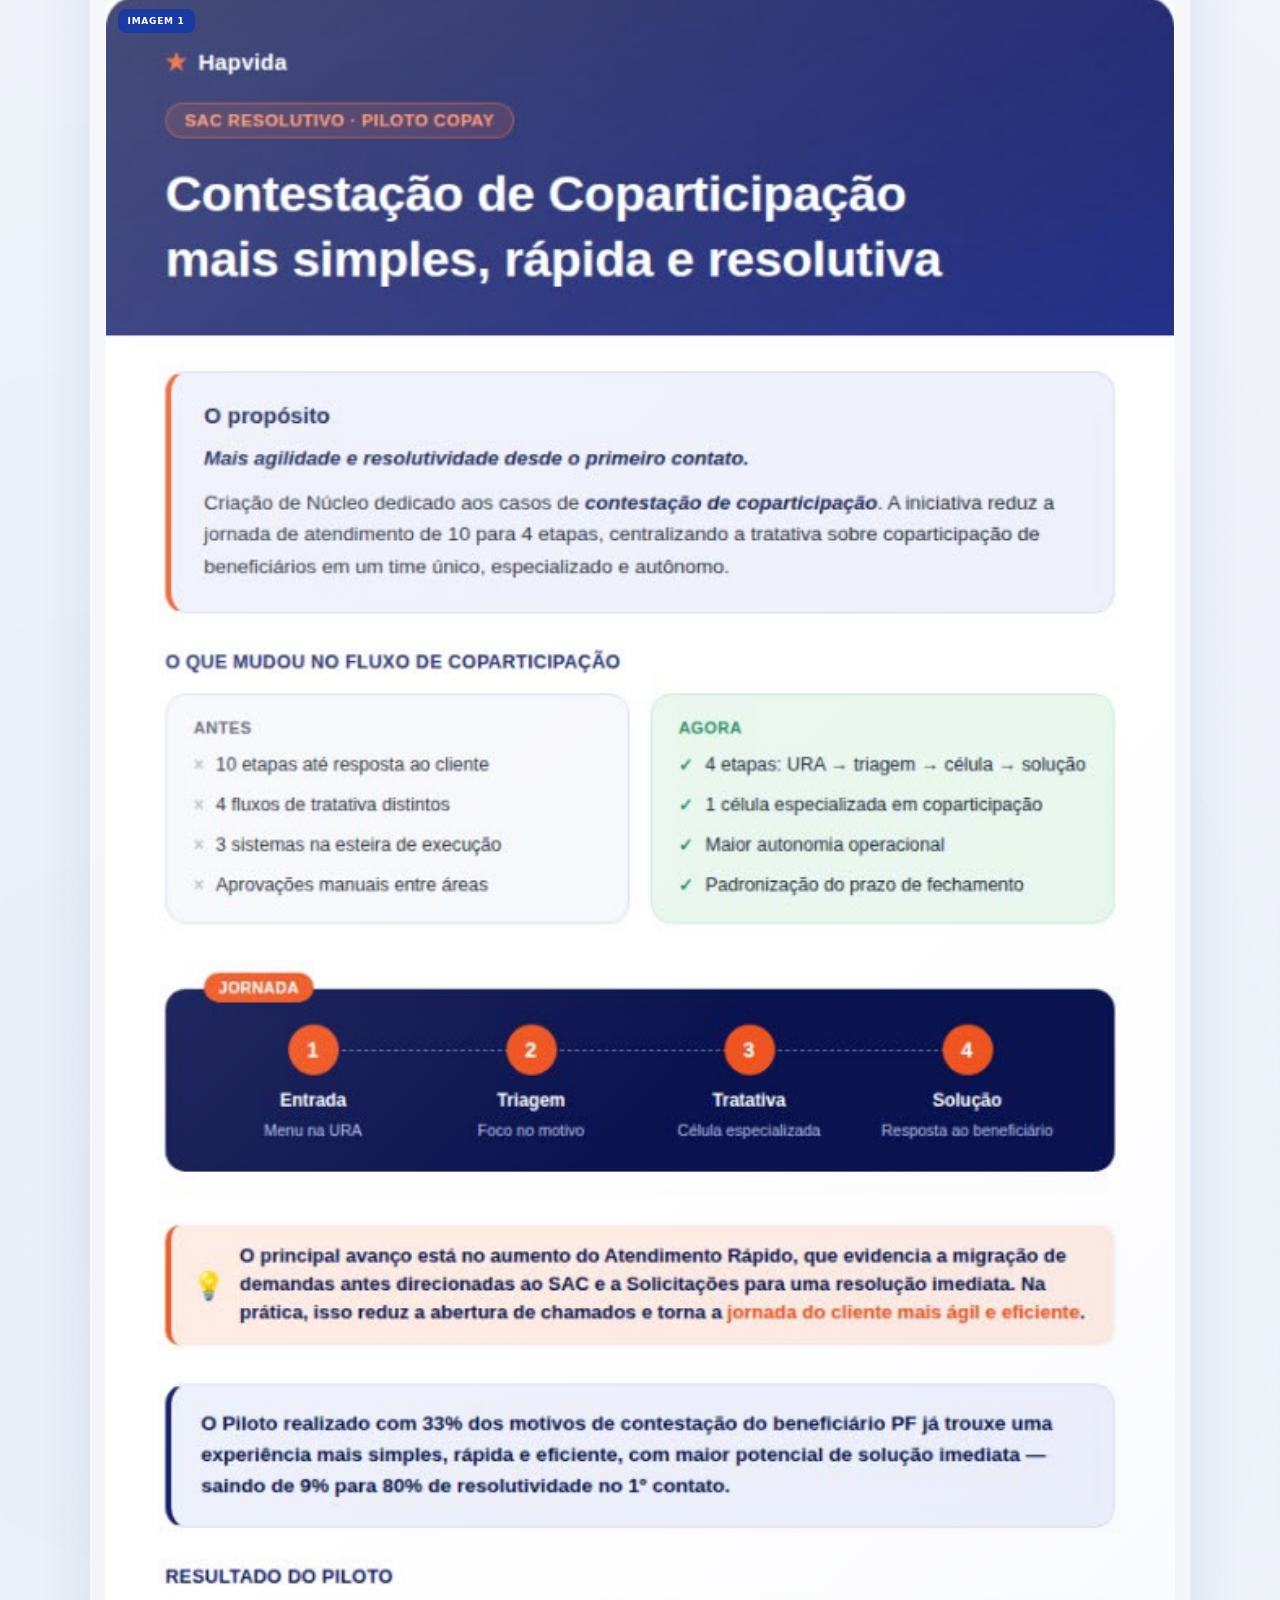
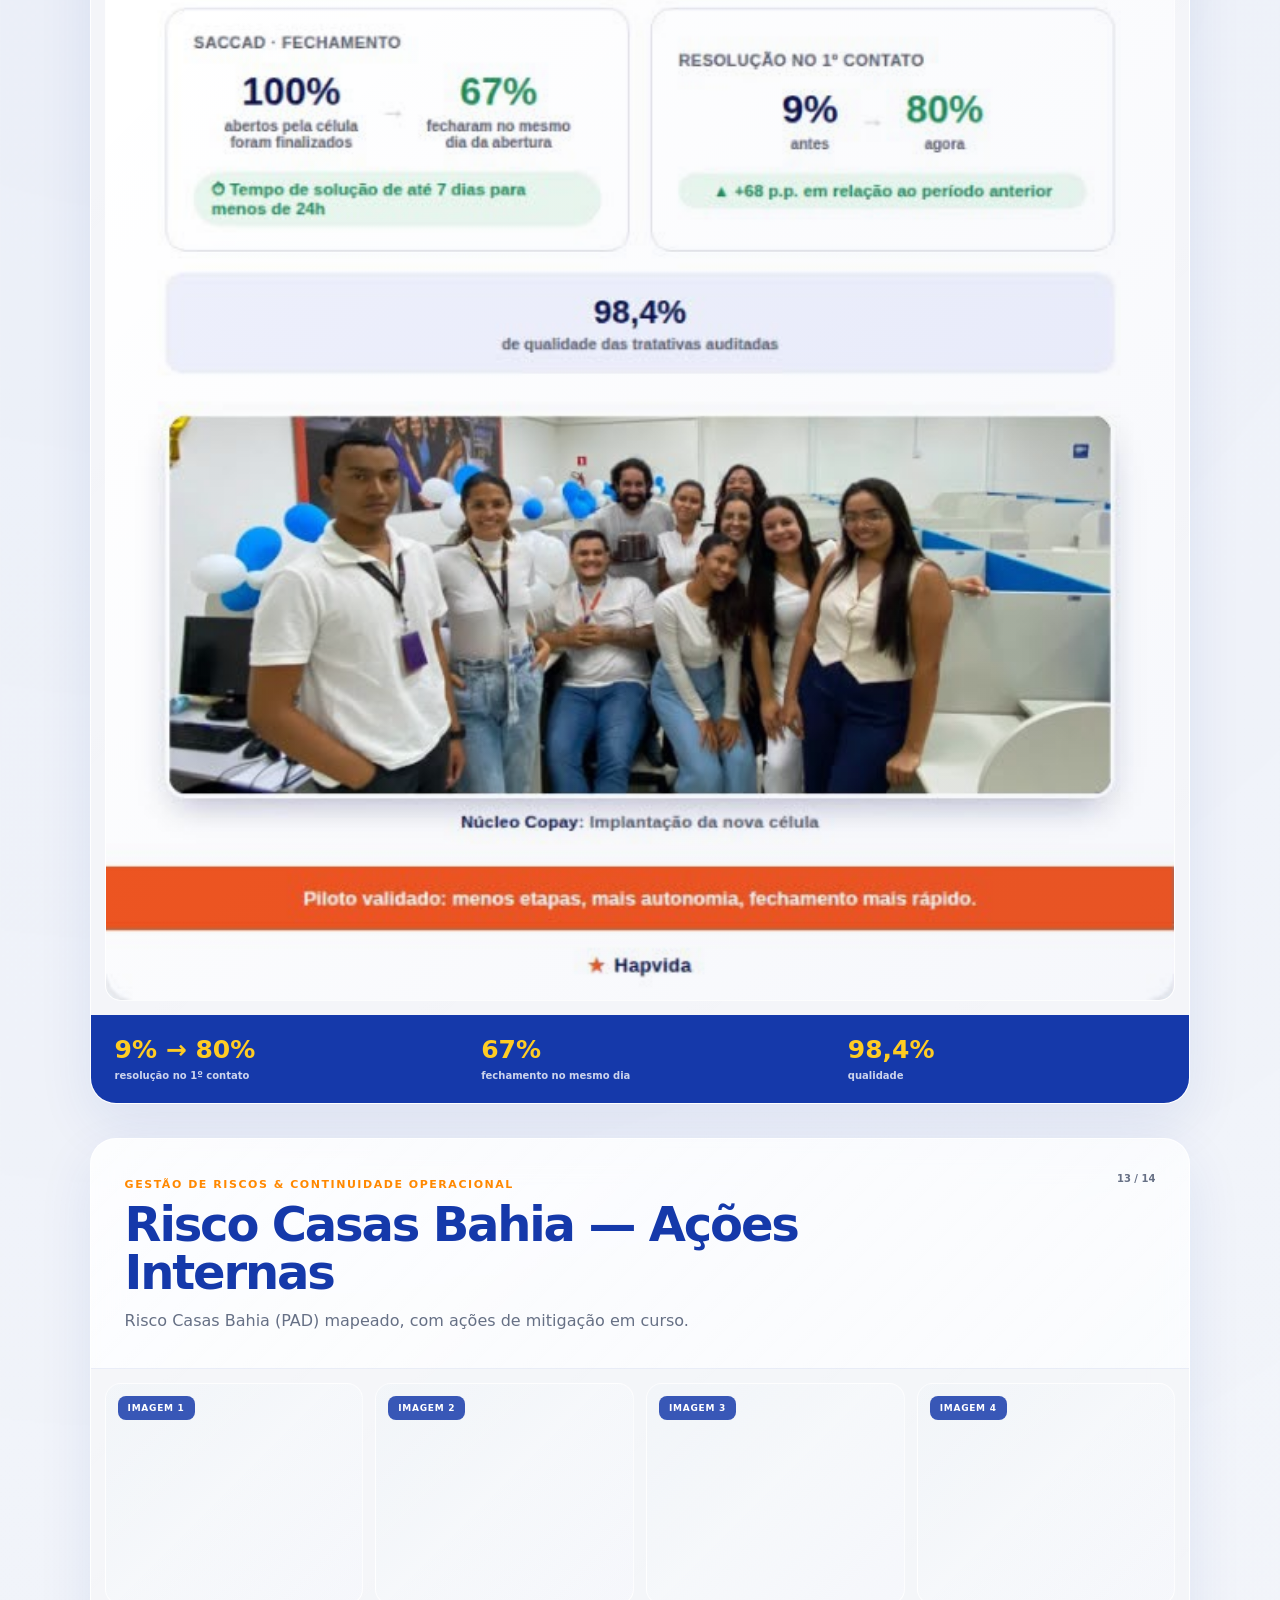
==== commit 9bb38716: "Add link to Visão Estratégica in index.html" ====
--- a/index.html
+++ b/index.html
@@ -174,6 +174,13 @@
               Ver visão geral
             </button>
 
+            <a
+                class="secondary strategic-btn"
+                href="visao-estrategica.html"
+              >
+                Visão Estratégica
+            </a>
+
           </div>
 
         </div>
--- a/assets/css/style.css
+++ b/assets/css/style.css
@@ -264,14 +264,6 @@
 
   height: 30px;
 
-  background:
-
-    linear-gradient(
-      135deg,
-      var(--red-orange),
-      var(--orange)
-    );
-
   border-radius: 8px;
 
   font-weight: 900;
@@ -2274,4 +2266,4 @@
 
   }
 
-}+}
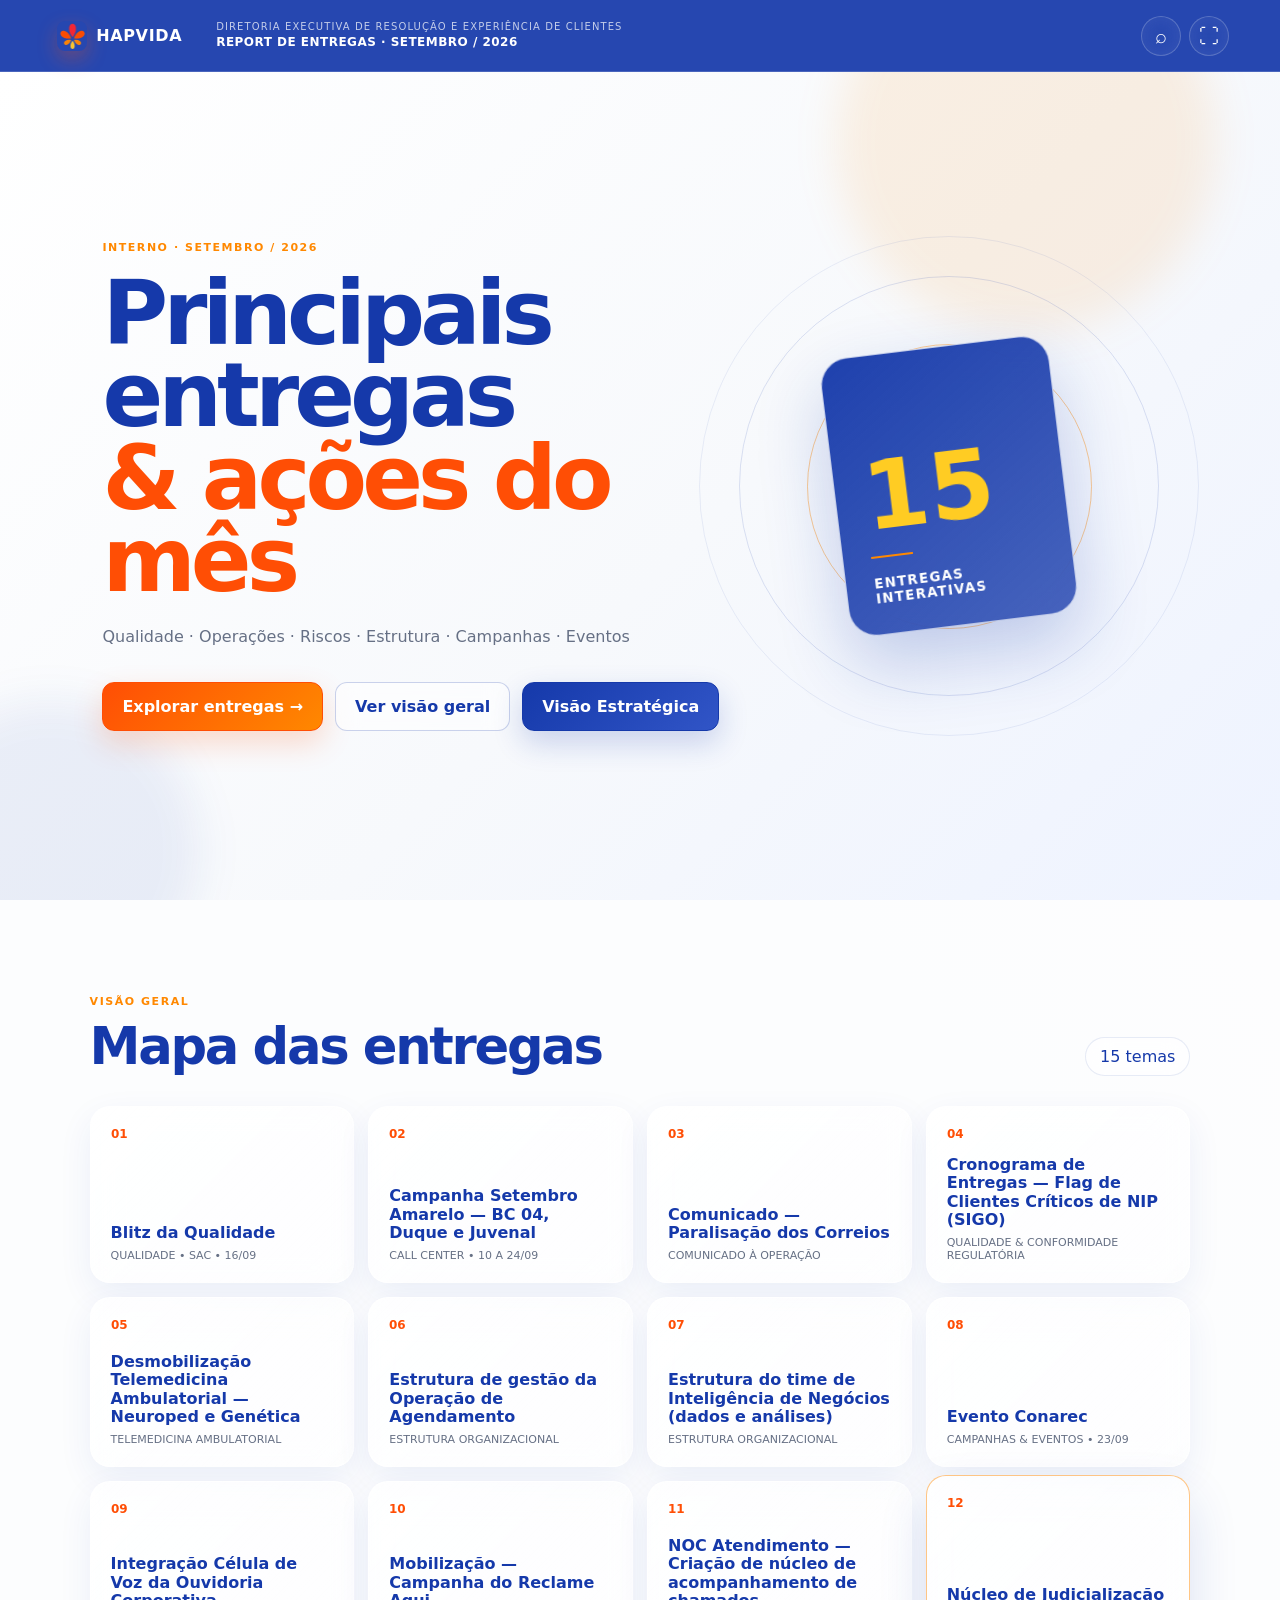
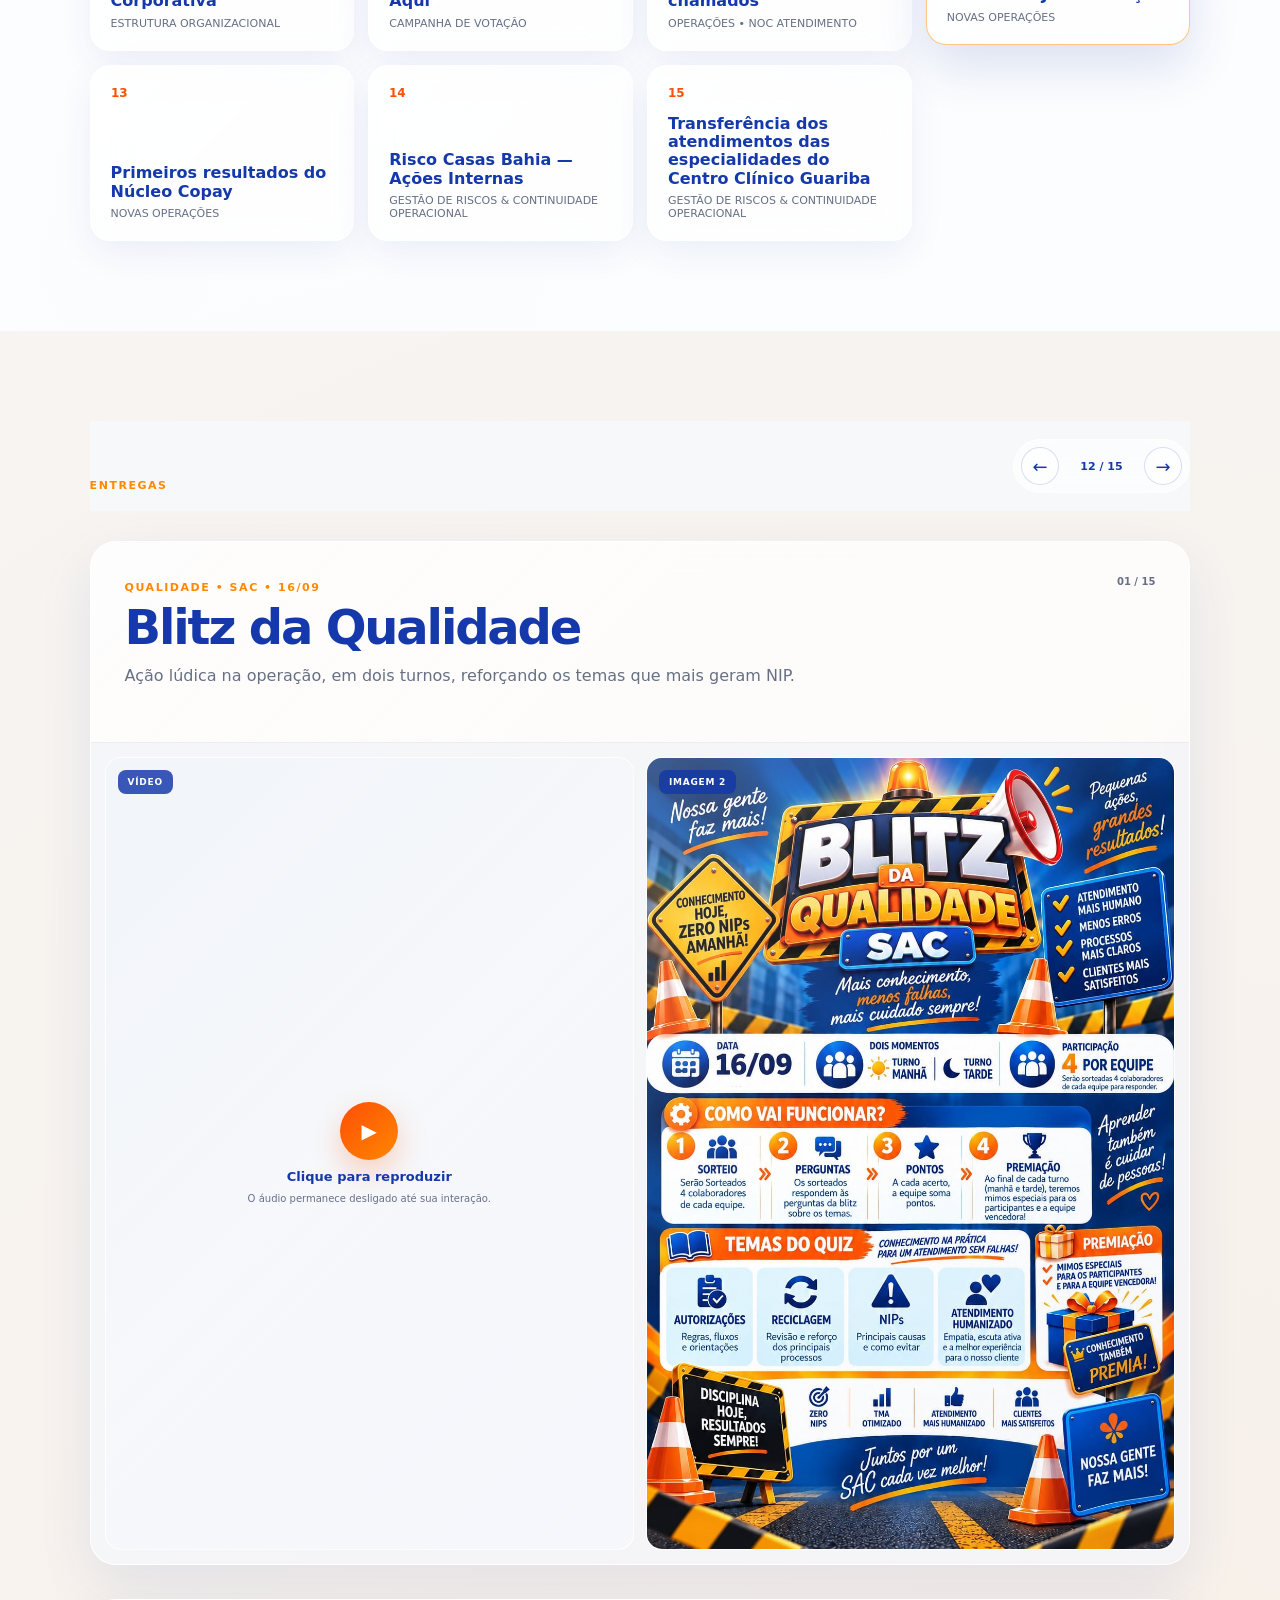
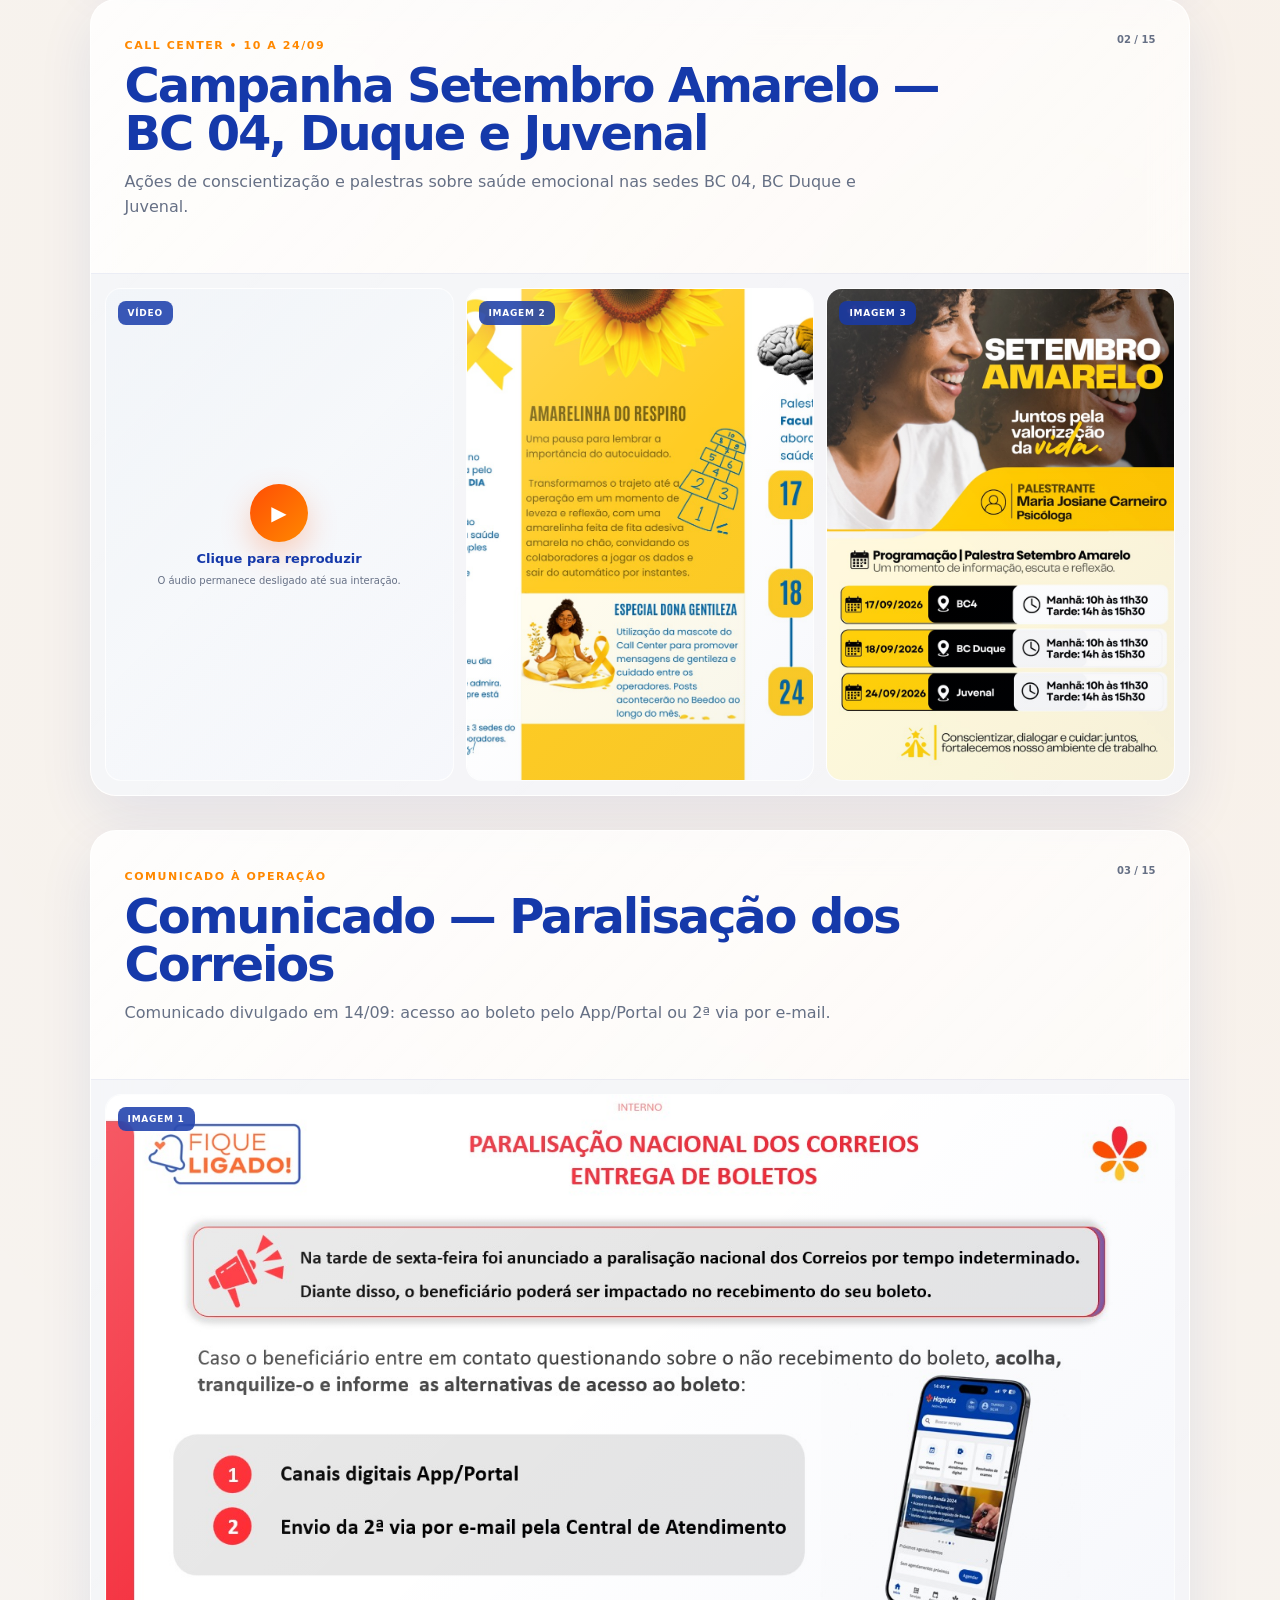
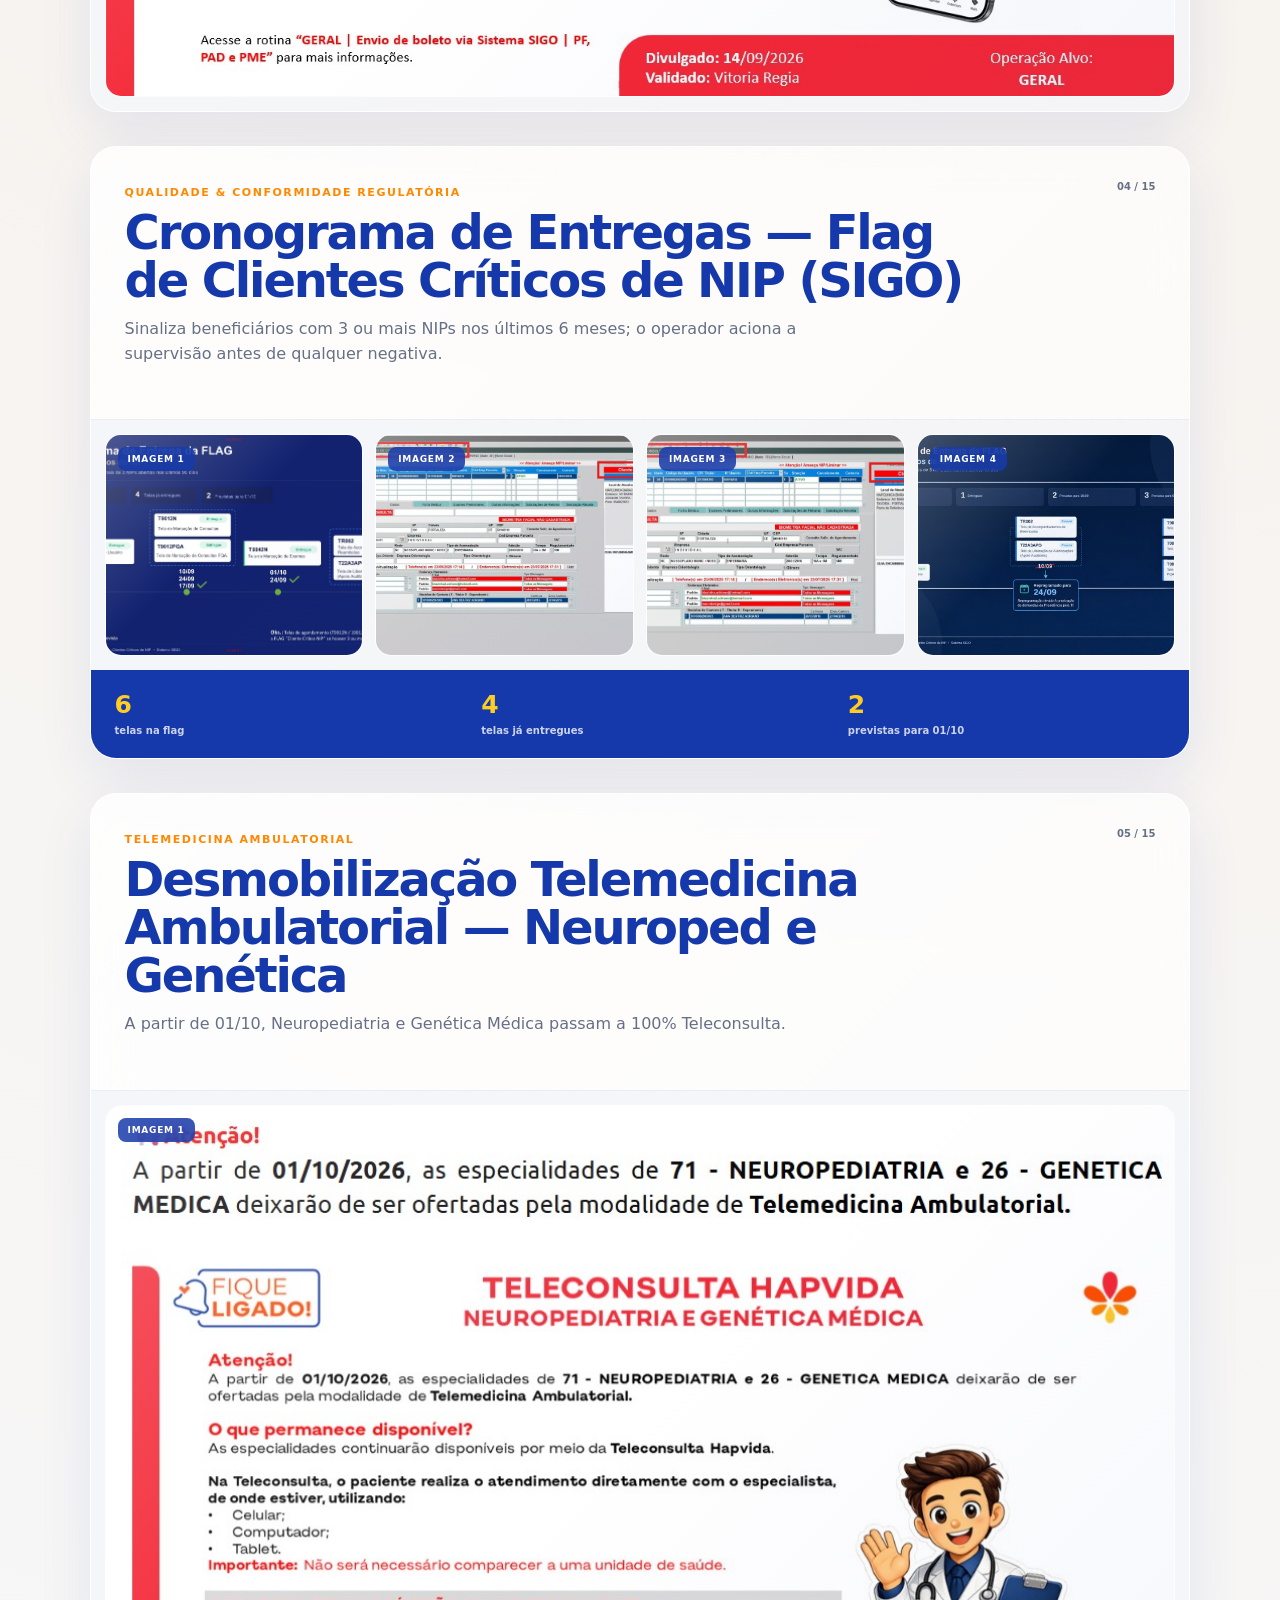
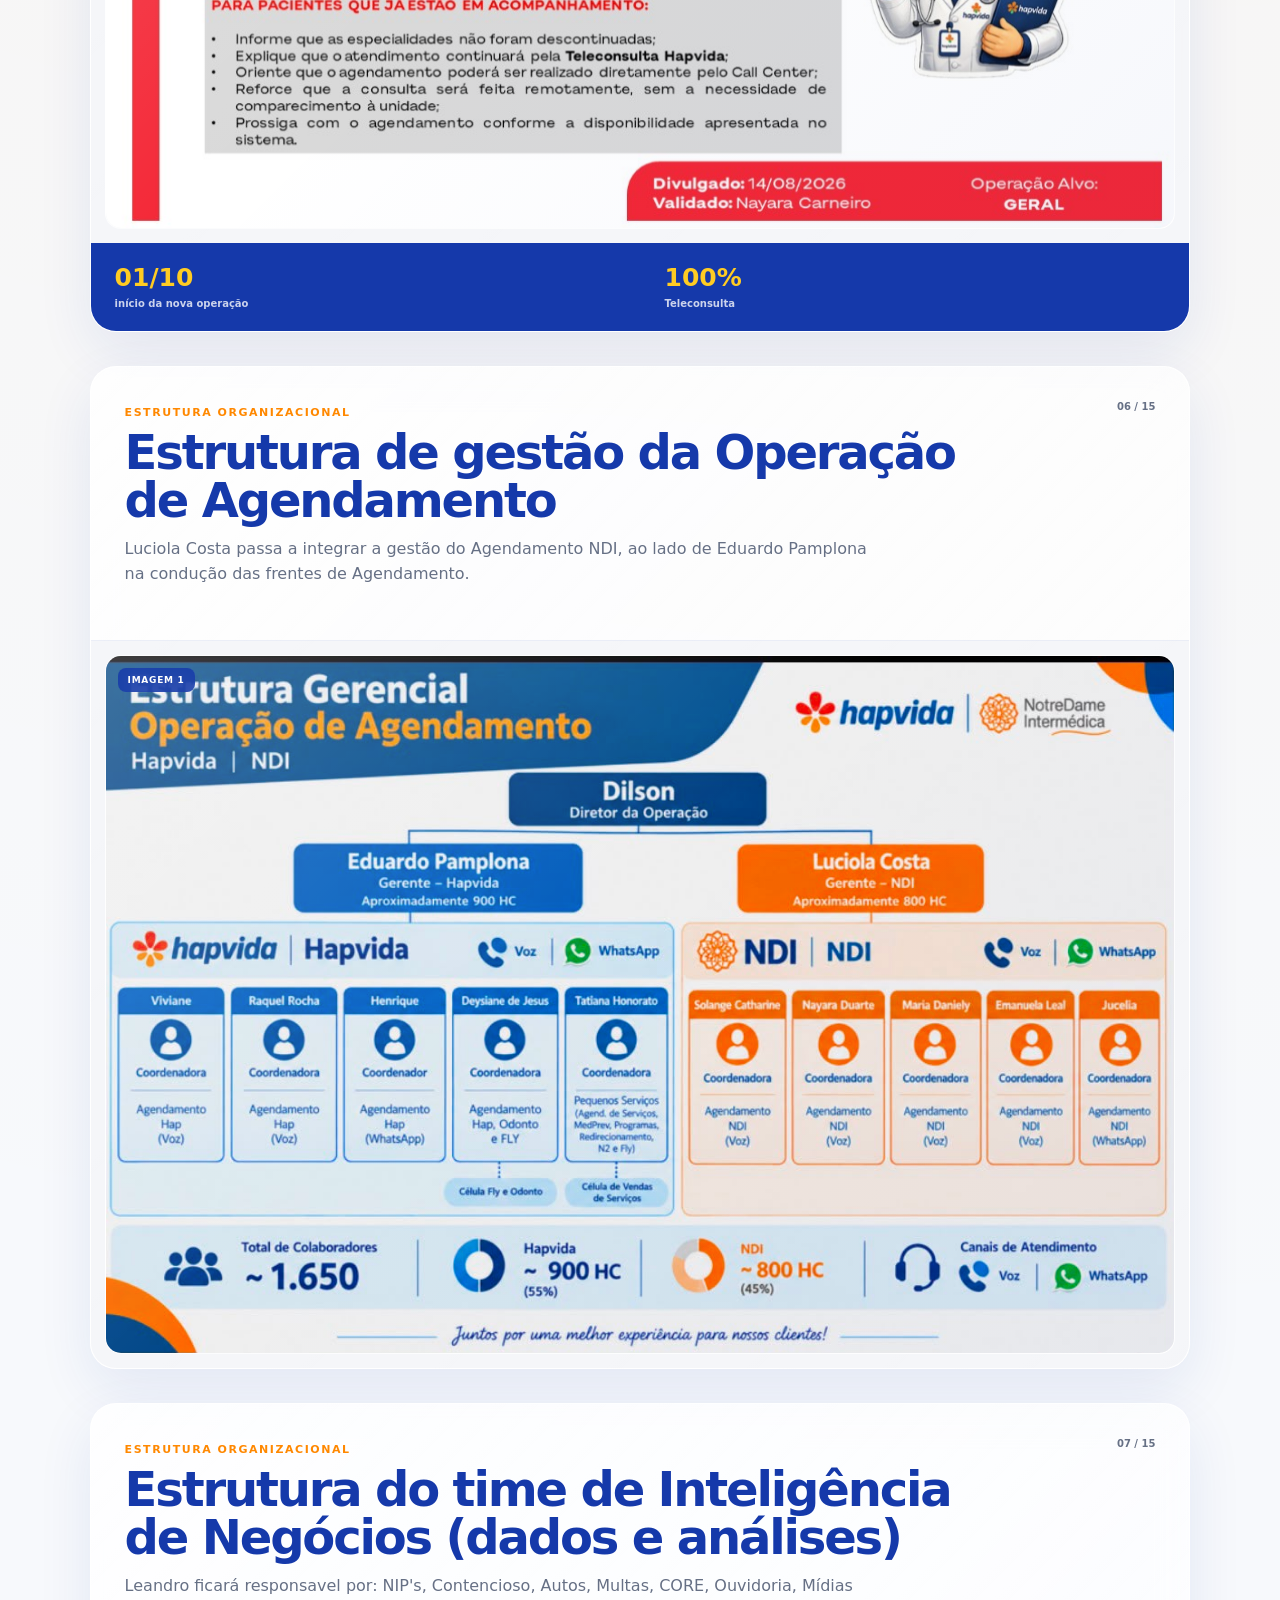
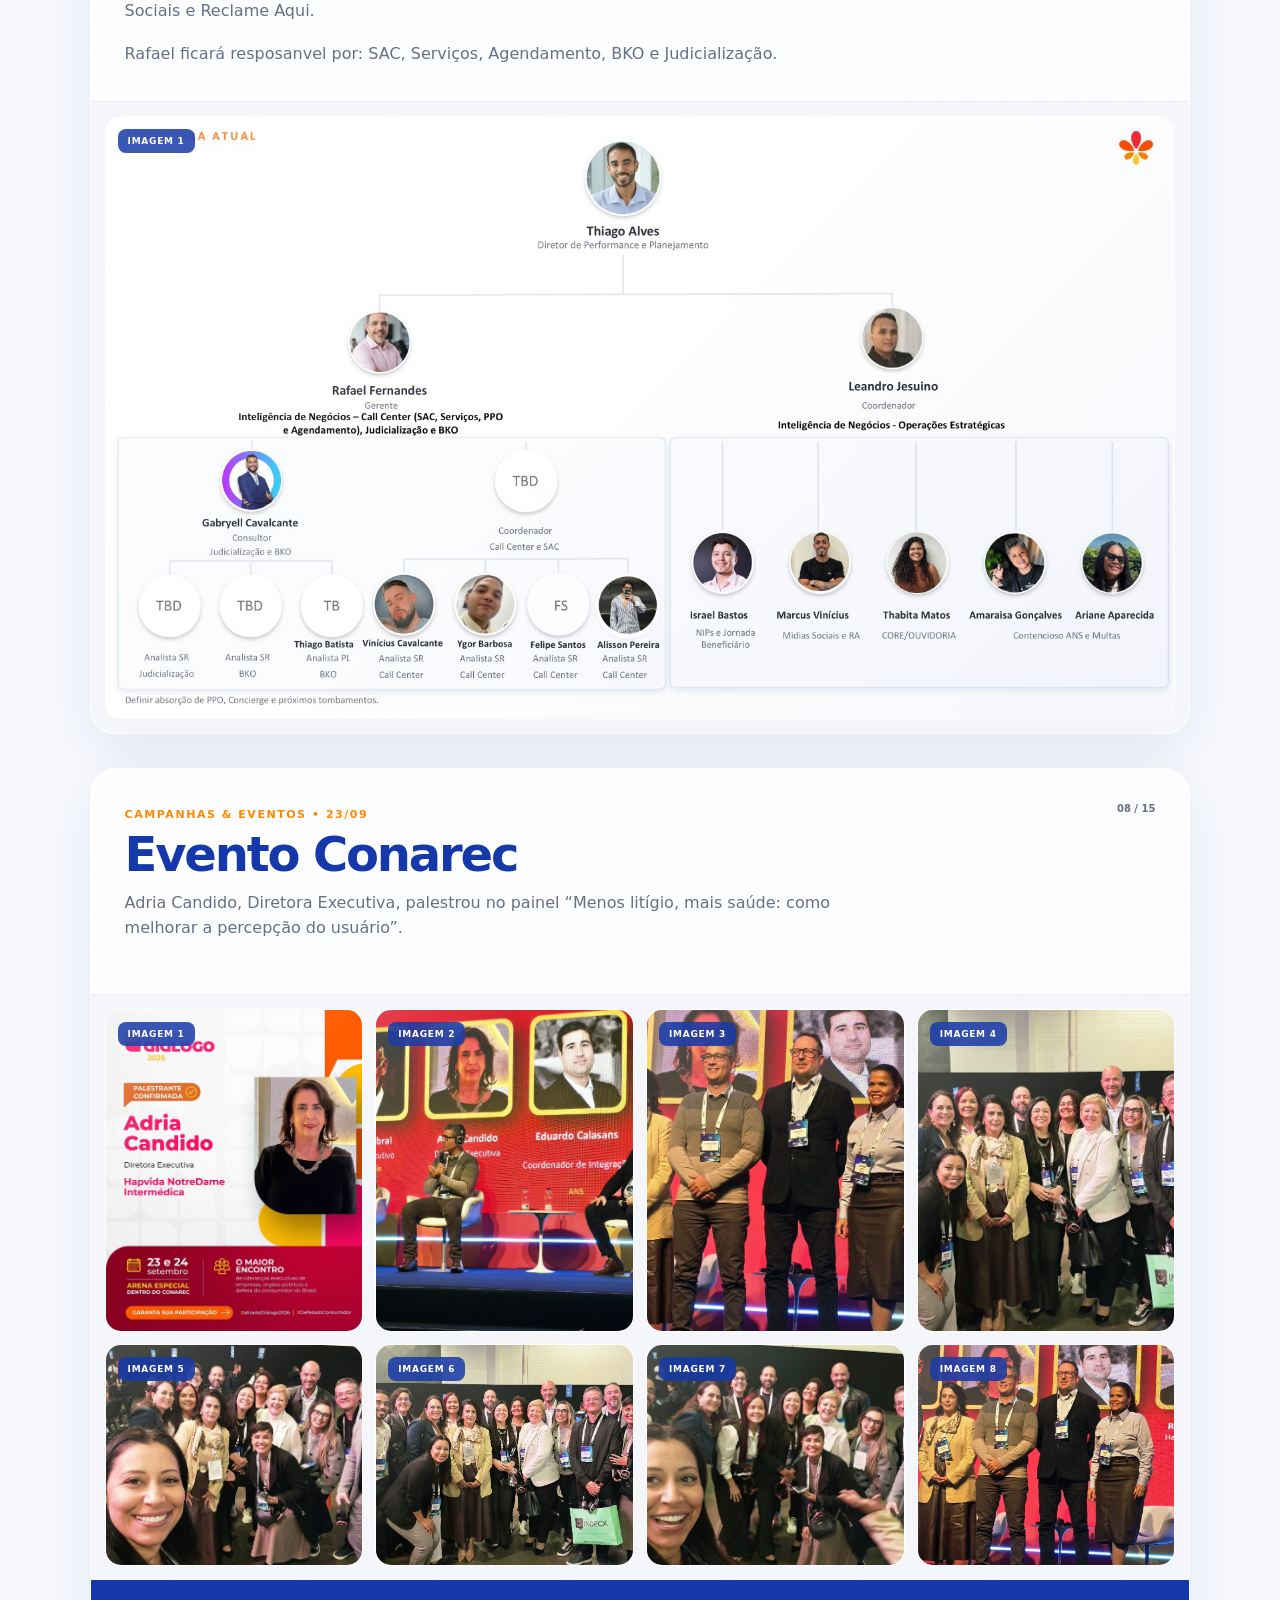
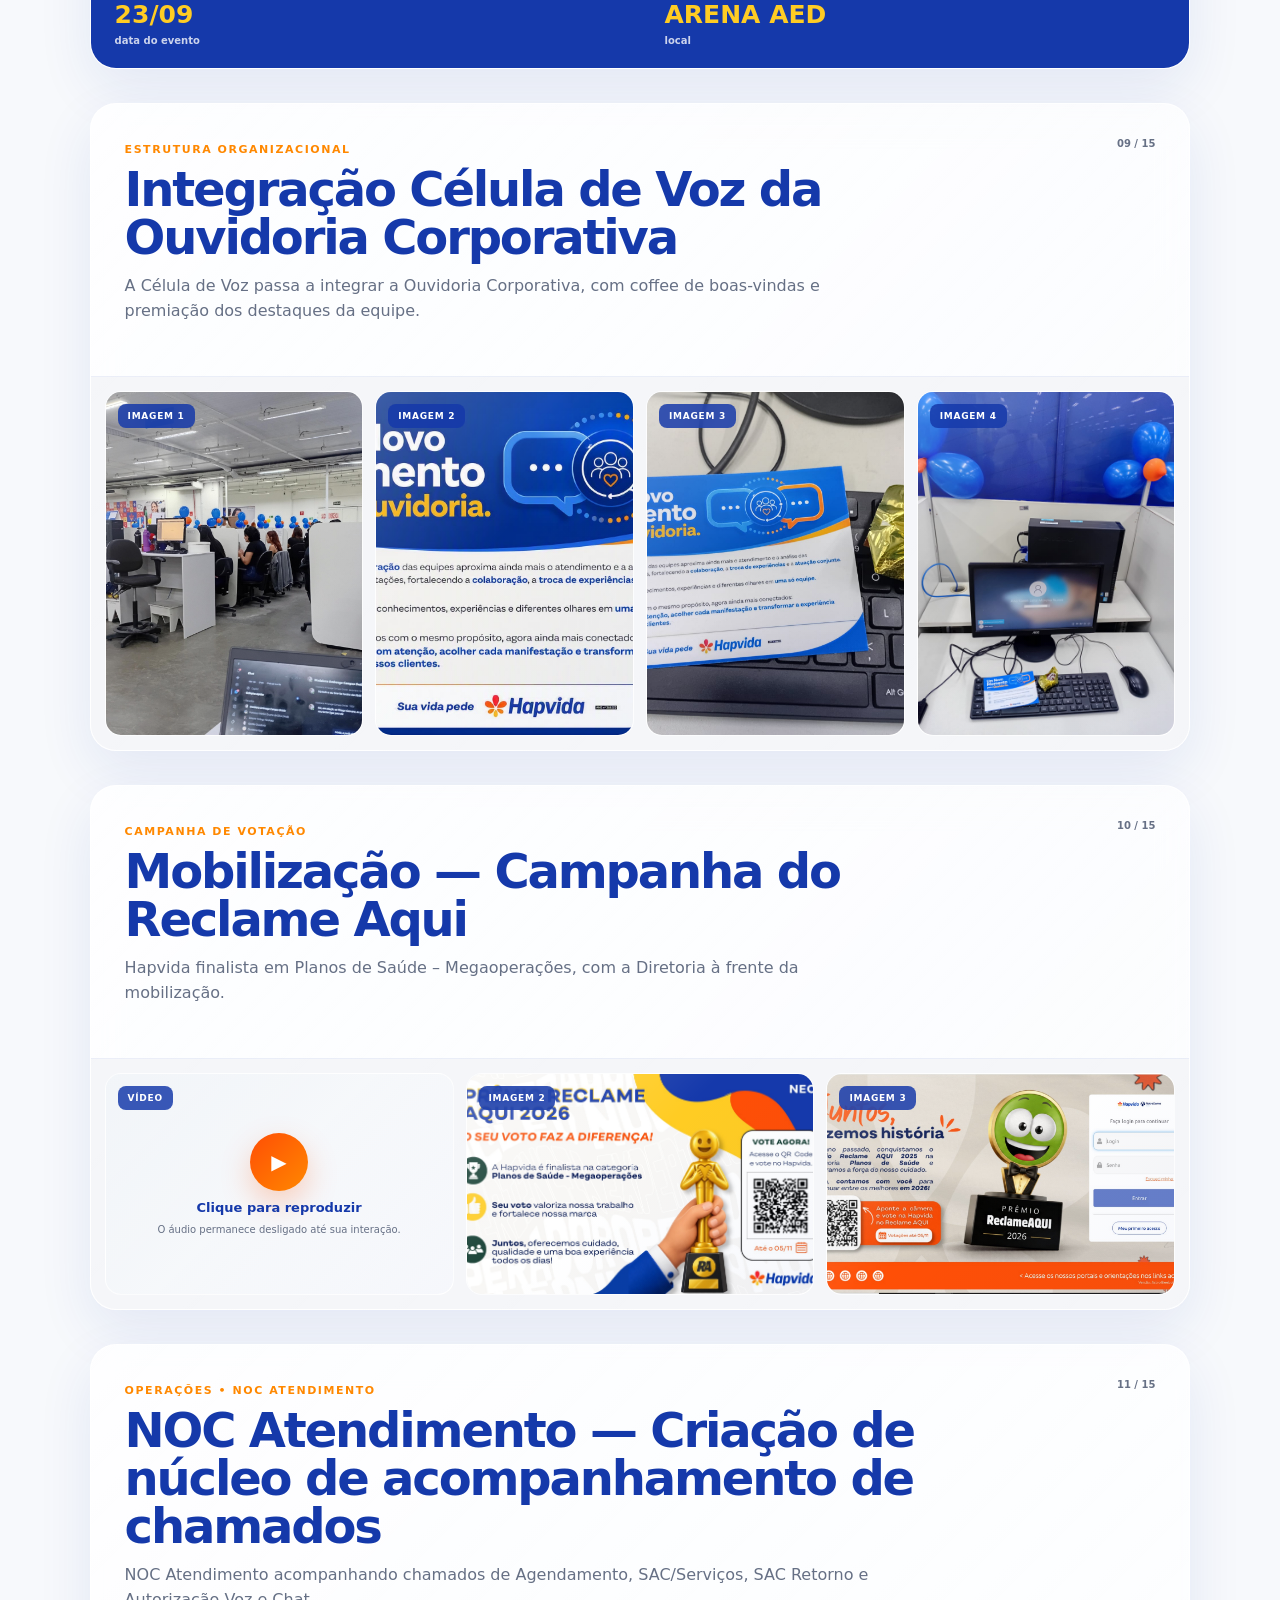
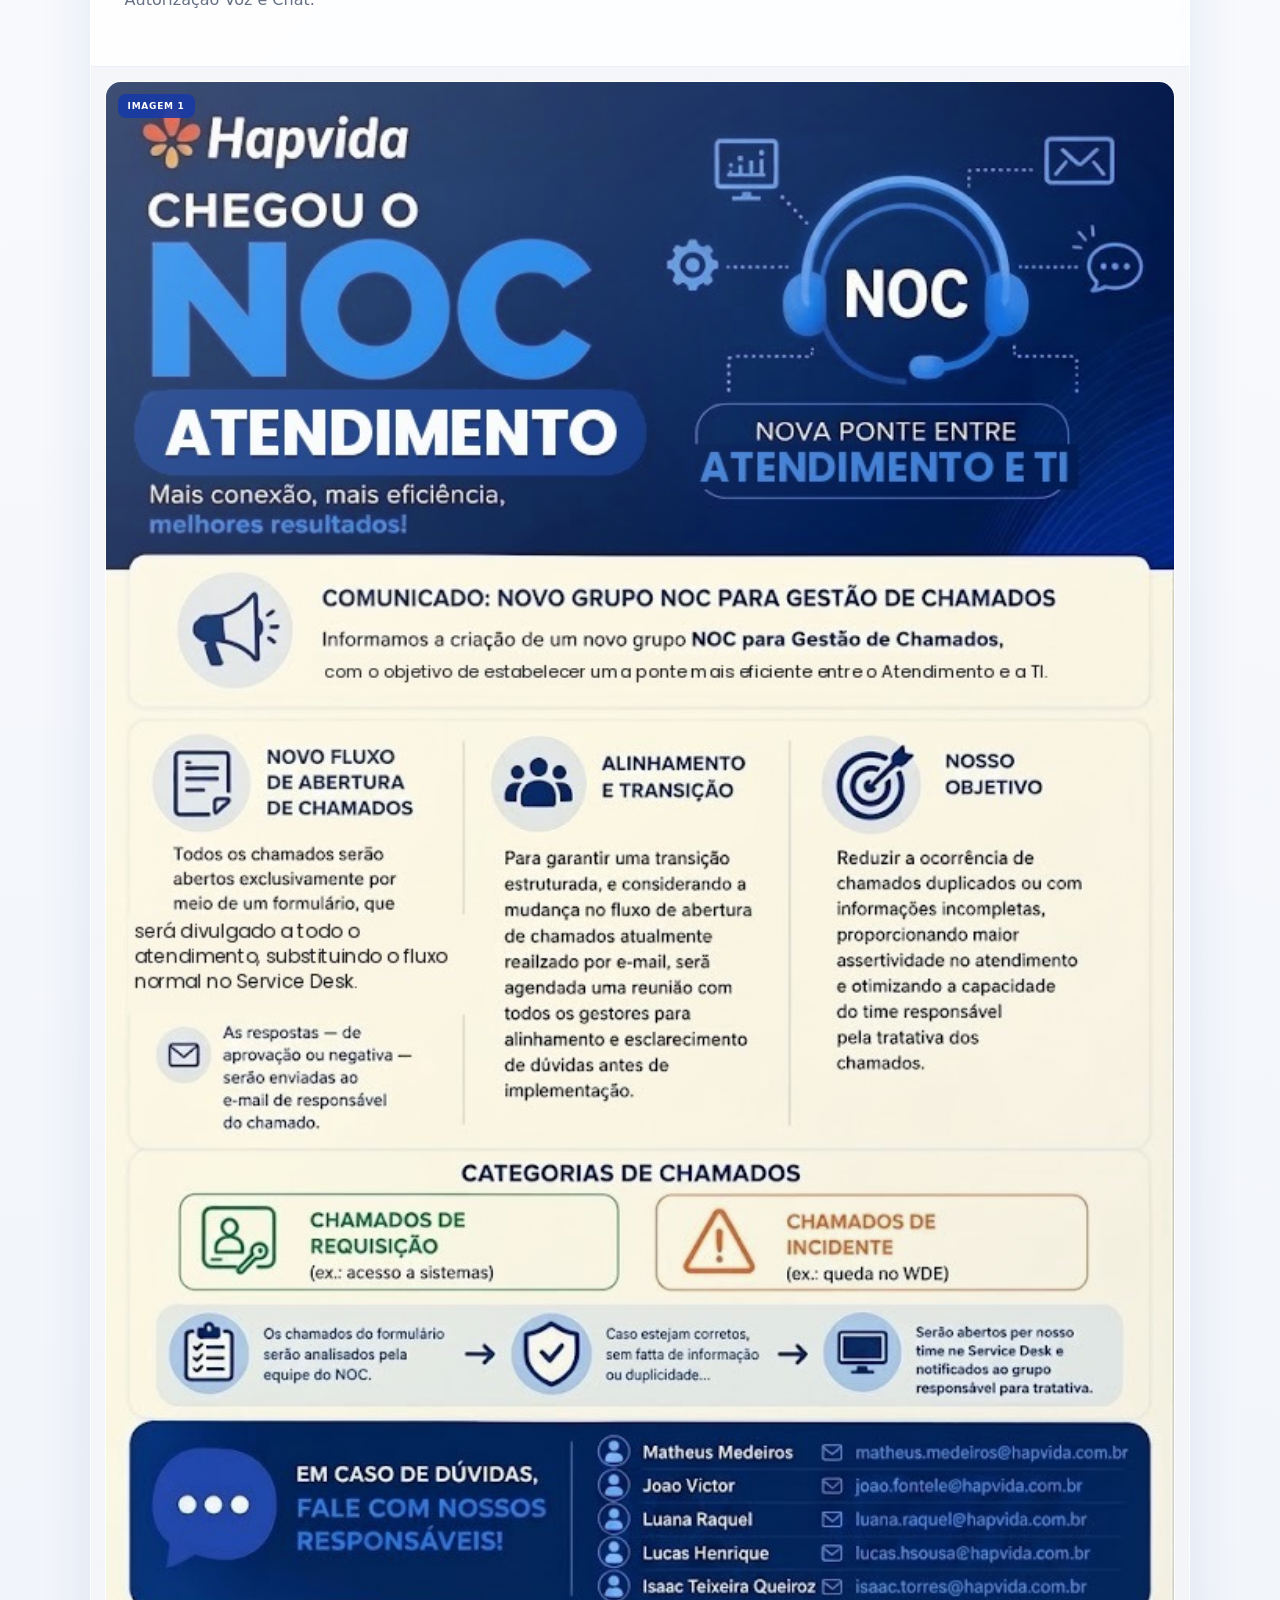
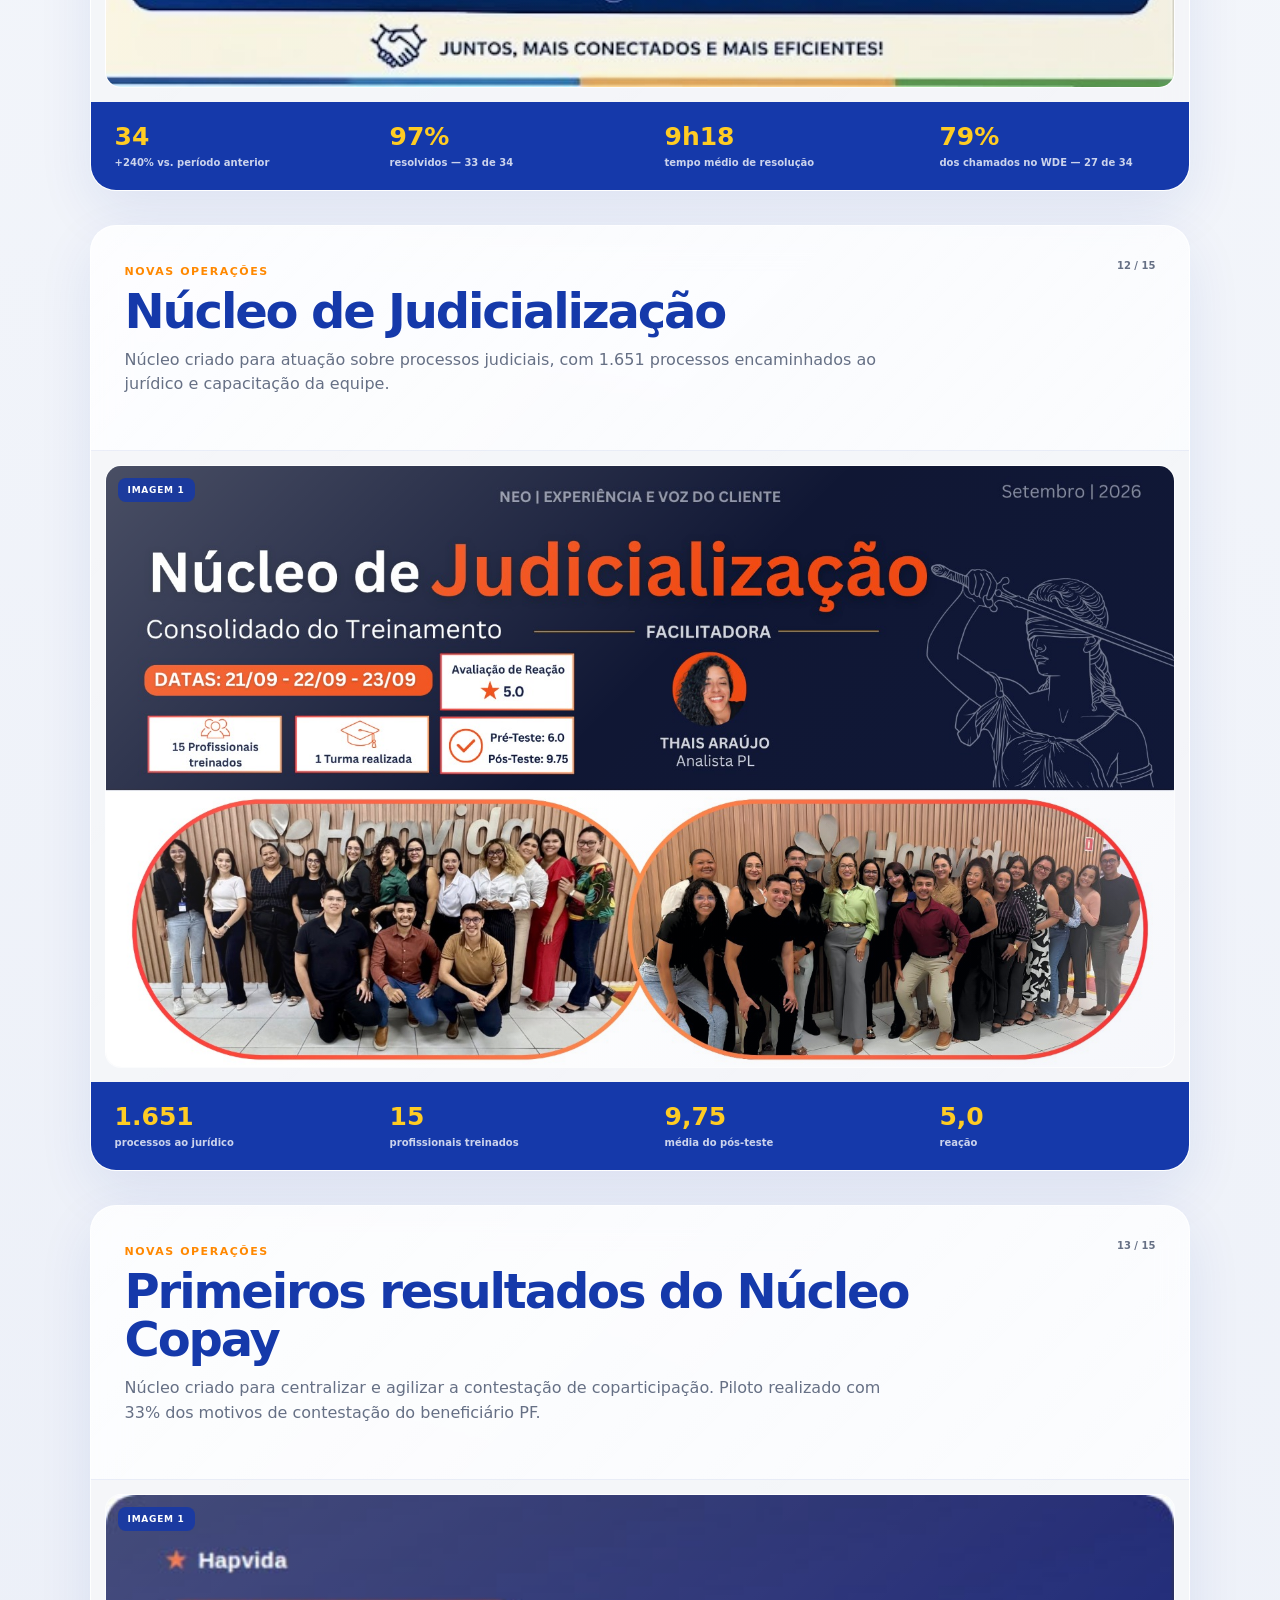
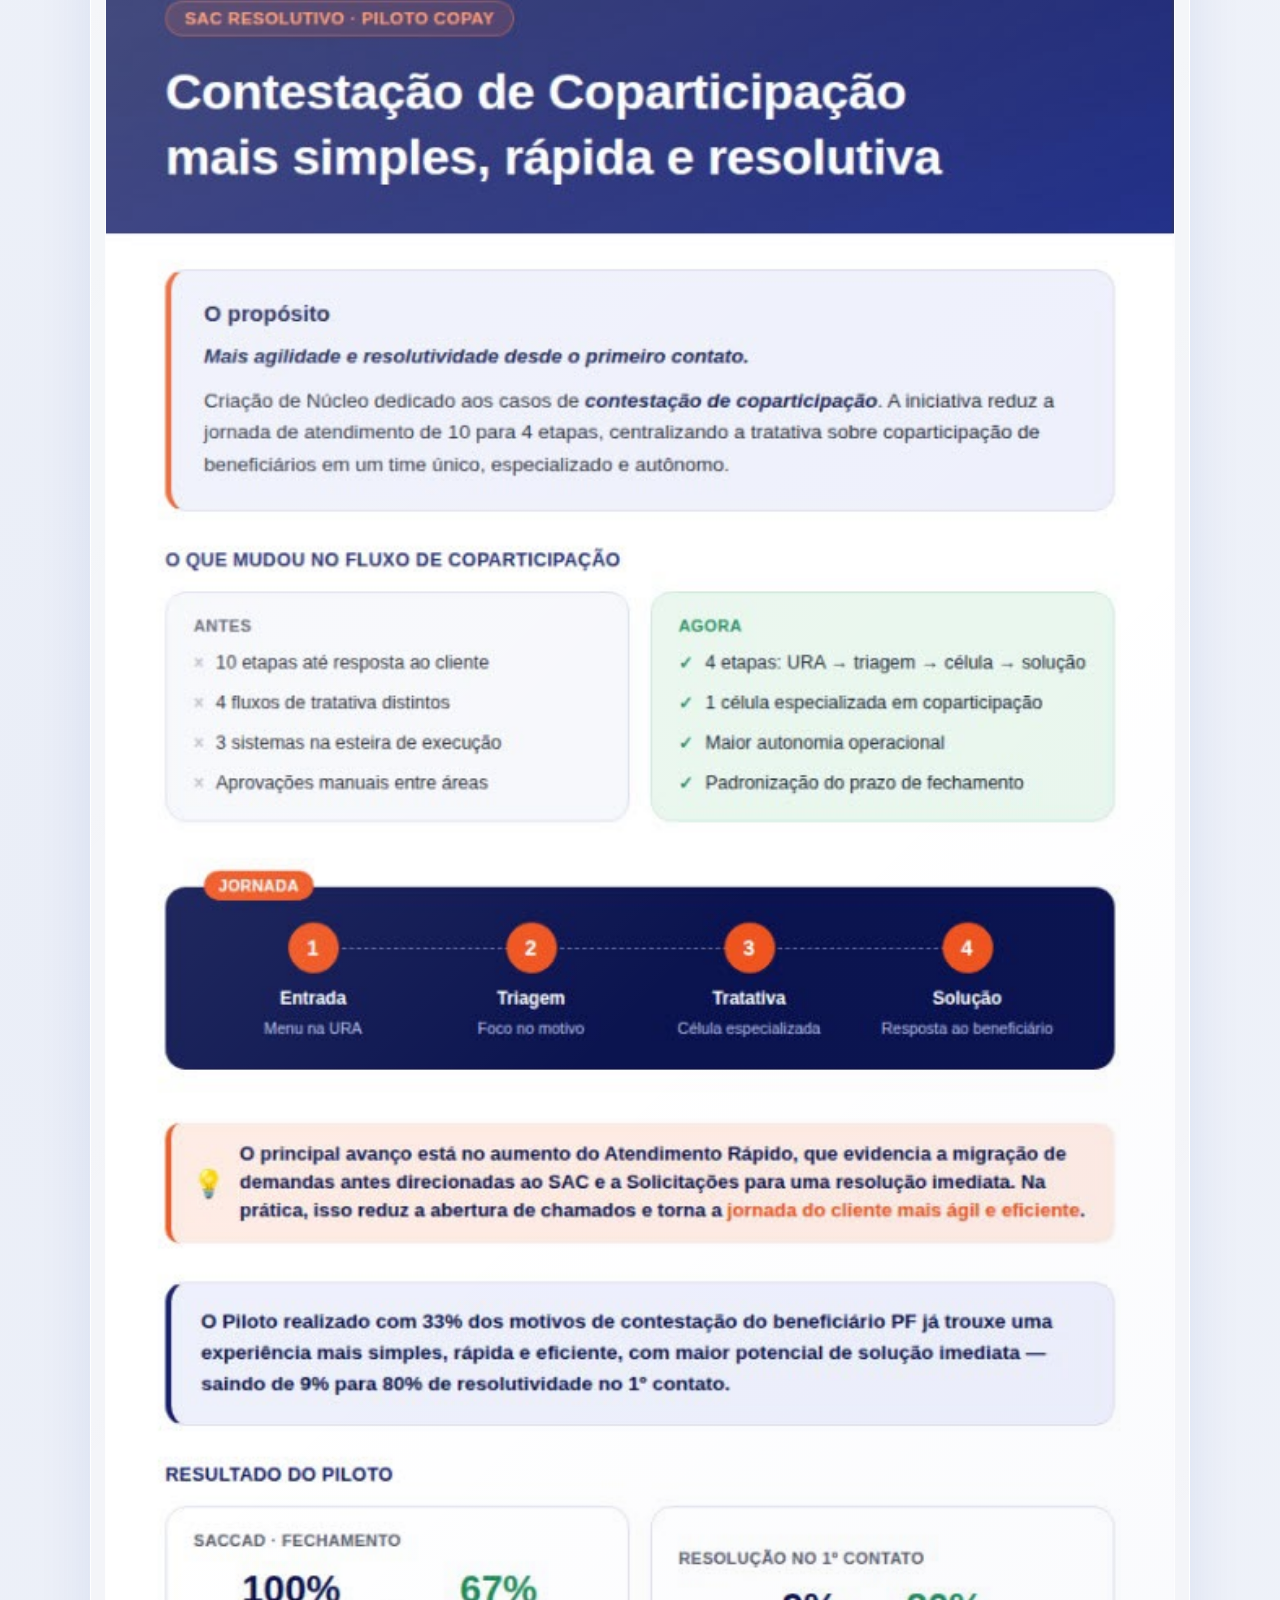
==== commit 4439e54b: "Update hero card number from 14 to 15" ====
--- a/index.html
+++ b/index.html
@@ -200,7 +200,7 @@
           <div class="hero-card glass-card">
 
             <div class="hero-card-number">
-              14
+              15
             </div>
 
             <div class="hero-card-line"></div>
--- a/assets/css/style.css
+++ b/assets/css/style.css
@@ -263,6 +263,8 @@
   width: 30px;
 
   height: 30px;
+  
+  
 
   border-radius: 8px;
 
@@ -749,6 +751,68 @@
 
 }
 
+/* ============================================================
+   VISÃO ESTRATÉGICA
+============================================================ */
+
+.strategic-btn {
+
+  display: inline-flex;
+
+  align-items: center;
+
+  justify-content: center;
+
+  text-decoration: none;
+
+  background:
+    linear-gradient(
+      135deg,
+      var(--blue),
+      var(--blue-light)
+    );
+
+  border:
+    1px solid
+    var(--blue);
+
+  color:
+    var(--white);
+
+  box-shadow:
+    0 12px 30px
+    rgba(21,57,170,.20);
+
+  backdrop-filter:
+    blur(12px);
+
+}
+
+
+.strategic-btn:hover {
+
+  background:
+    linear-gradient(
+      135deg,
+      var(--blue-dark),
+      var(--blue)
+    );
+
+  border-color:
+    var(--blue-dark);
+
+  color:
+    var(--white);
+
+  transform:
+    translateY(-3px);
+
+  box-shadow:
+    0 18px 38px
+    rgba(21,57,170,.28);
+
+}
+
 
 /* ============================================================
    HERO VISUAL
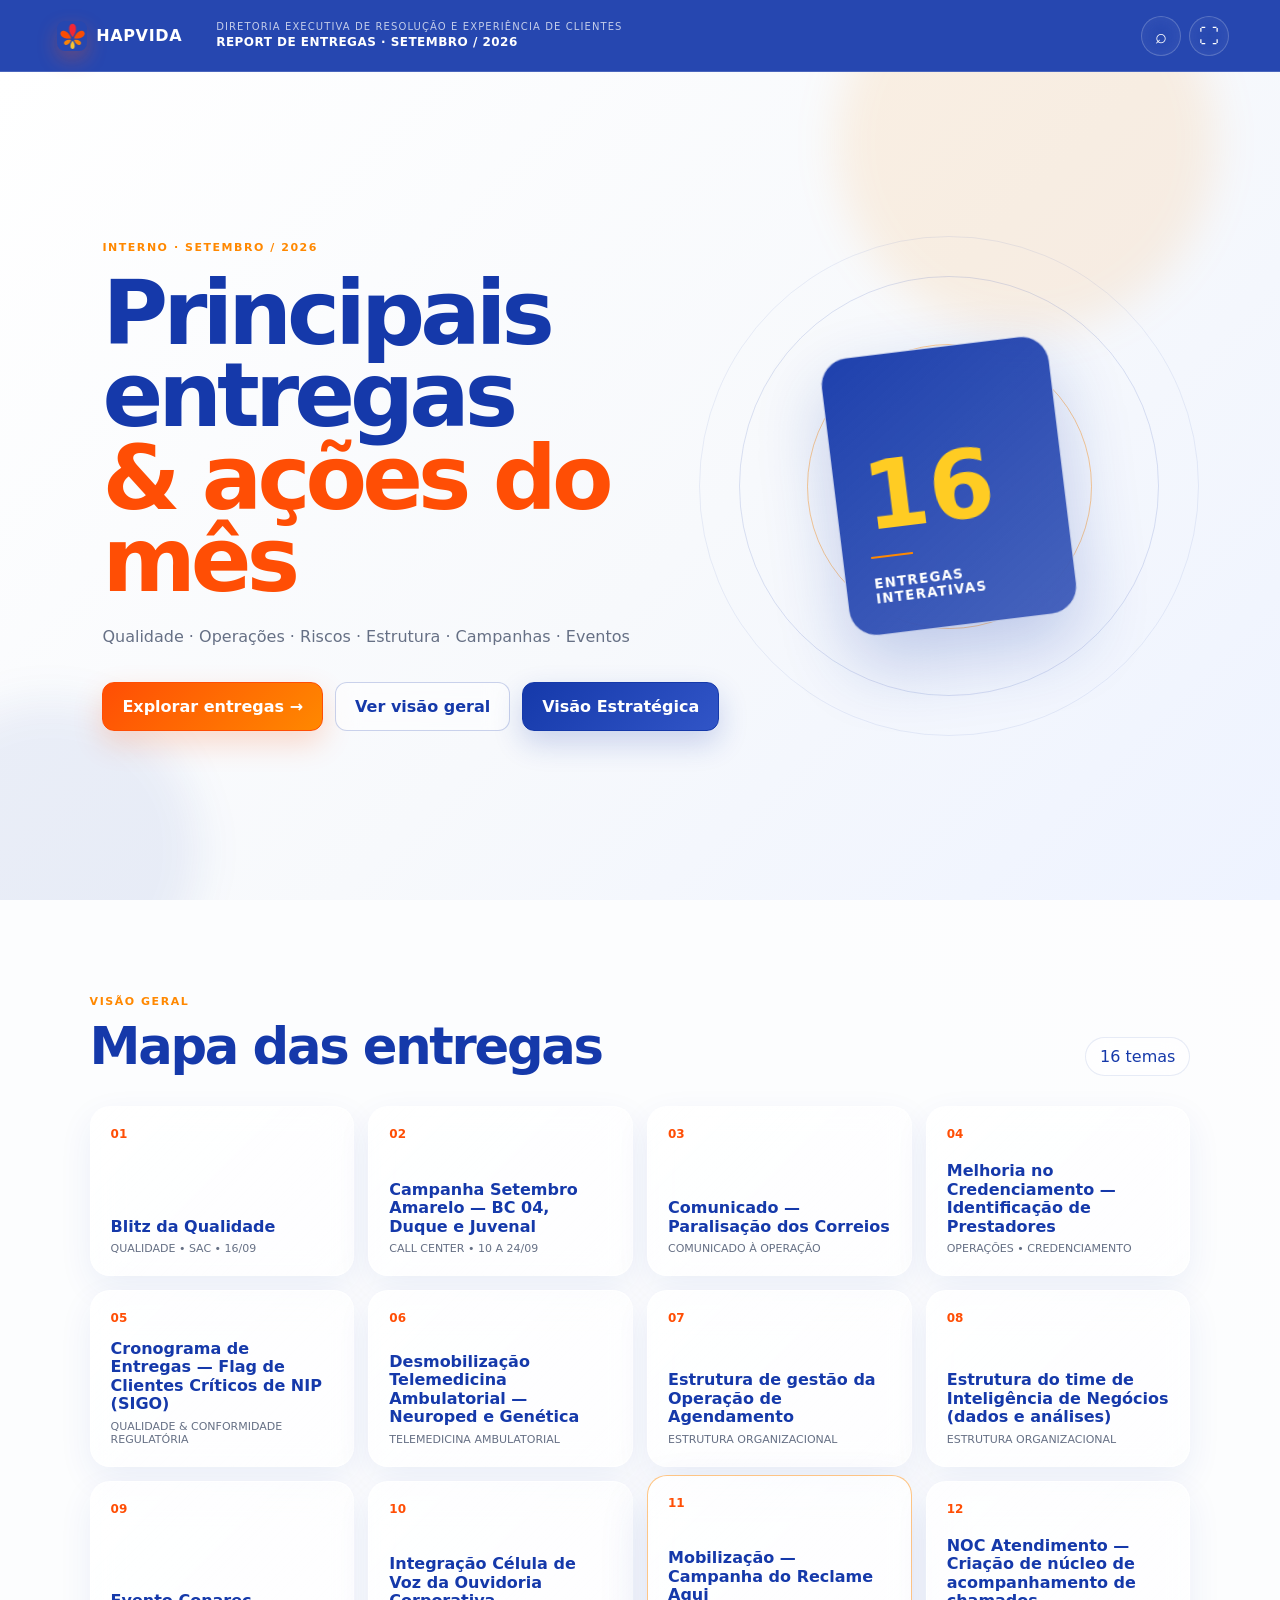
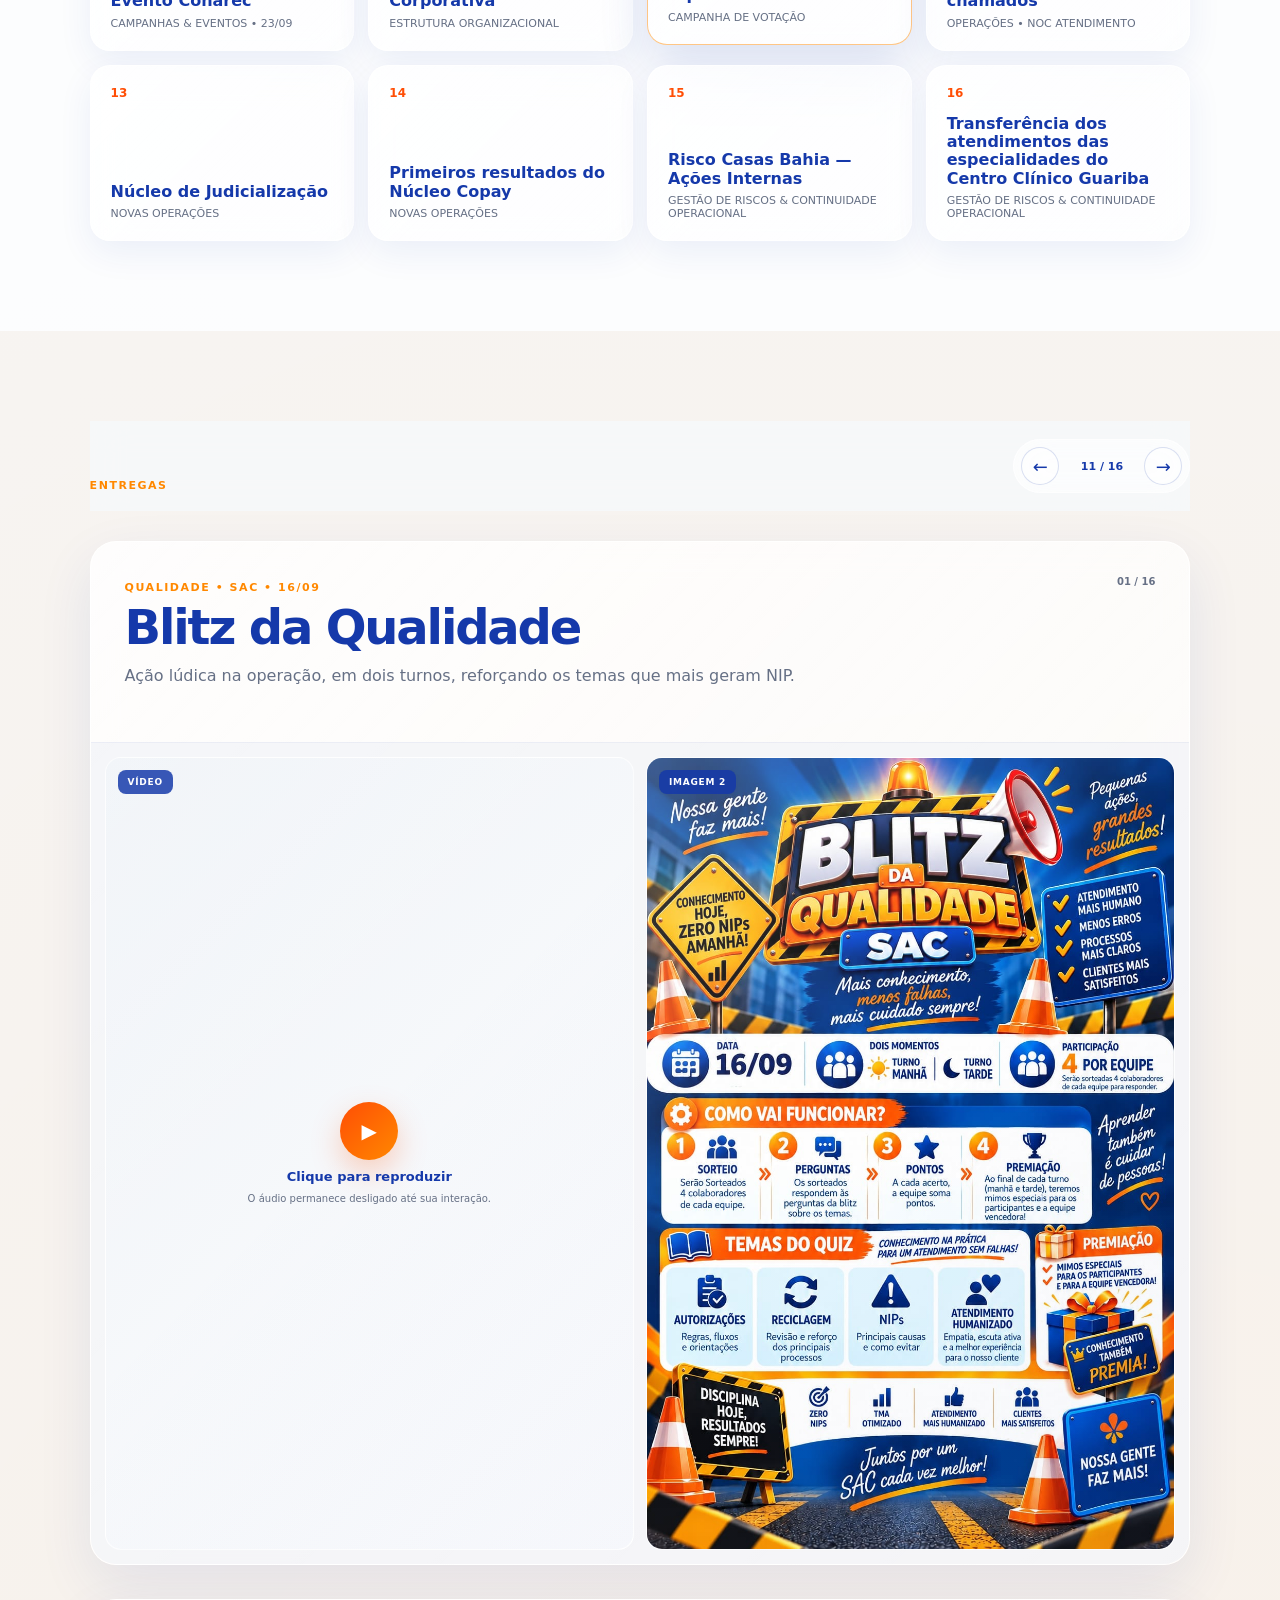
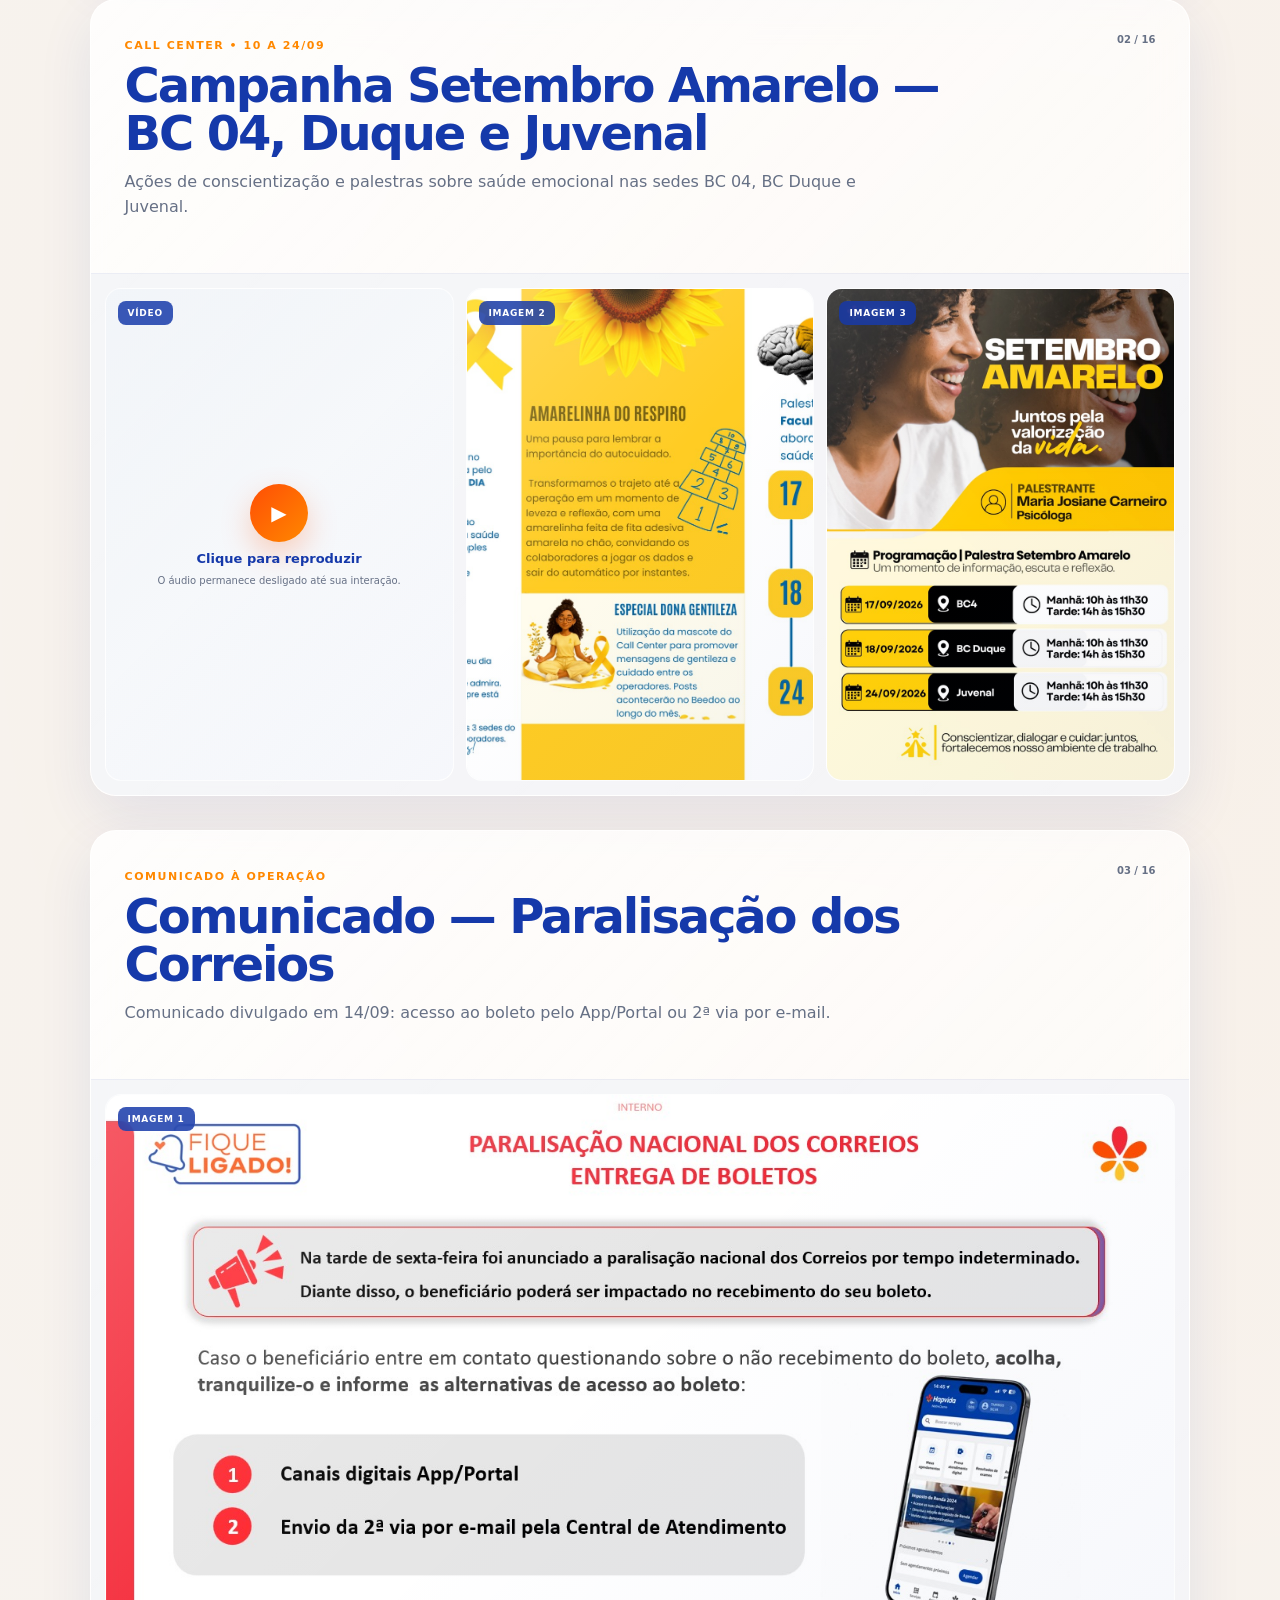
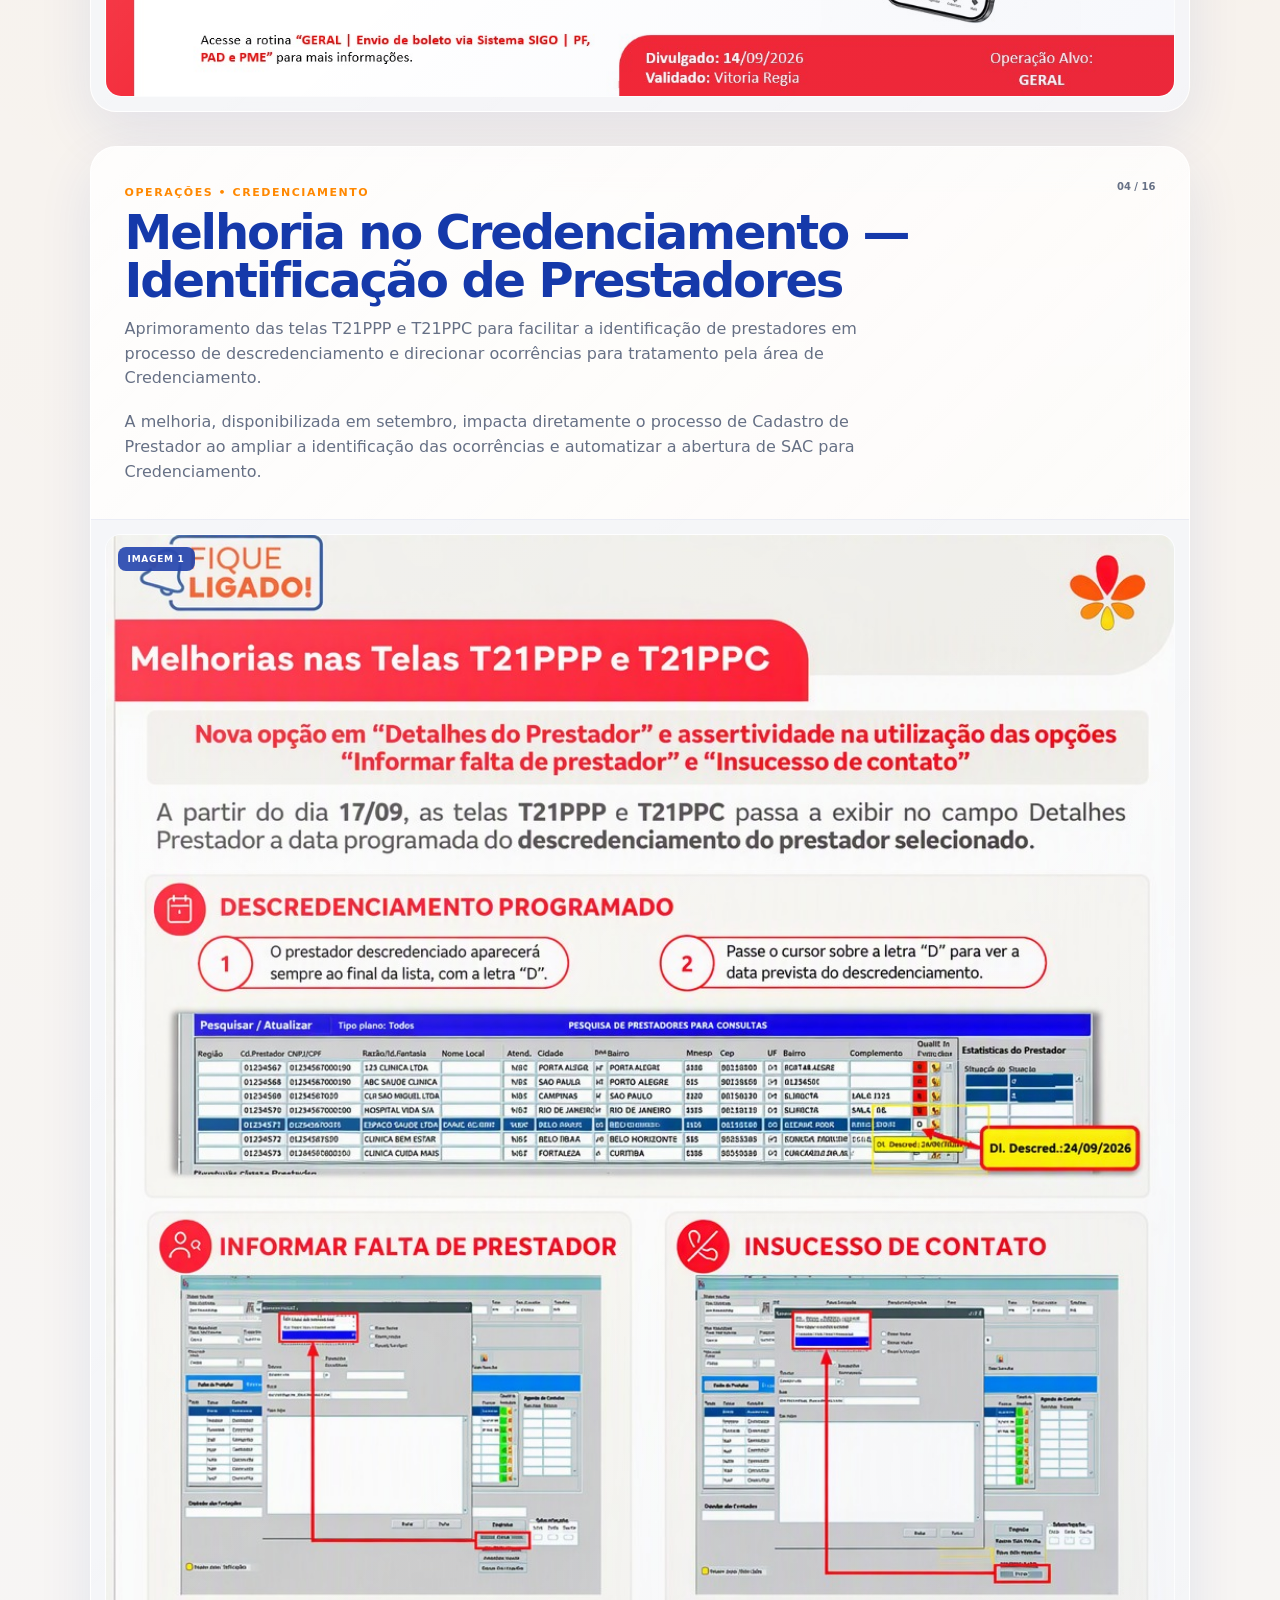
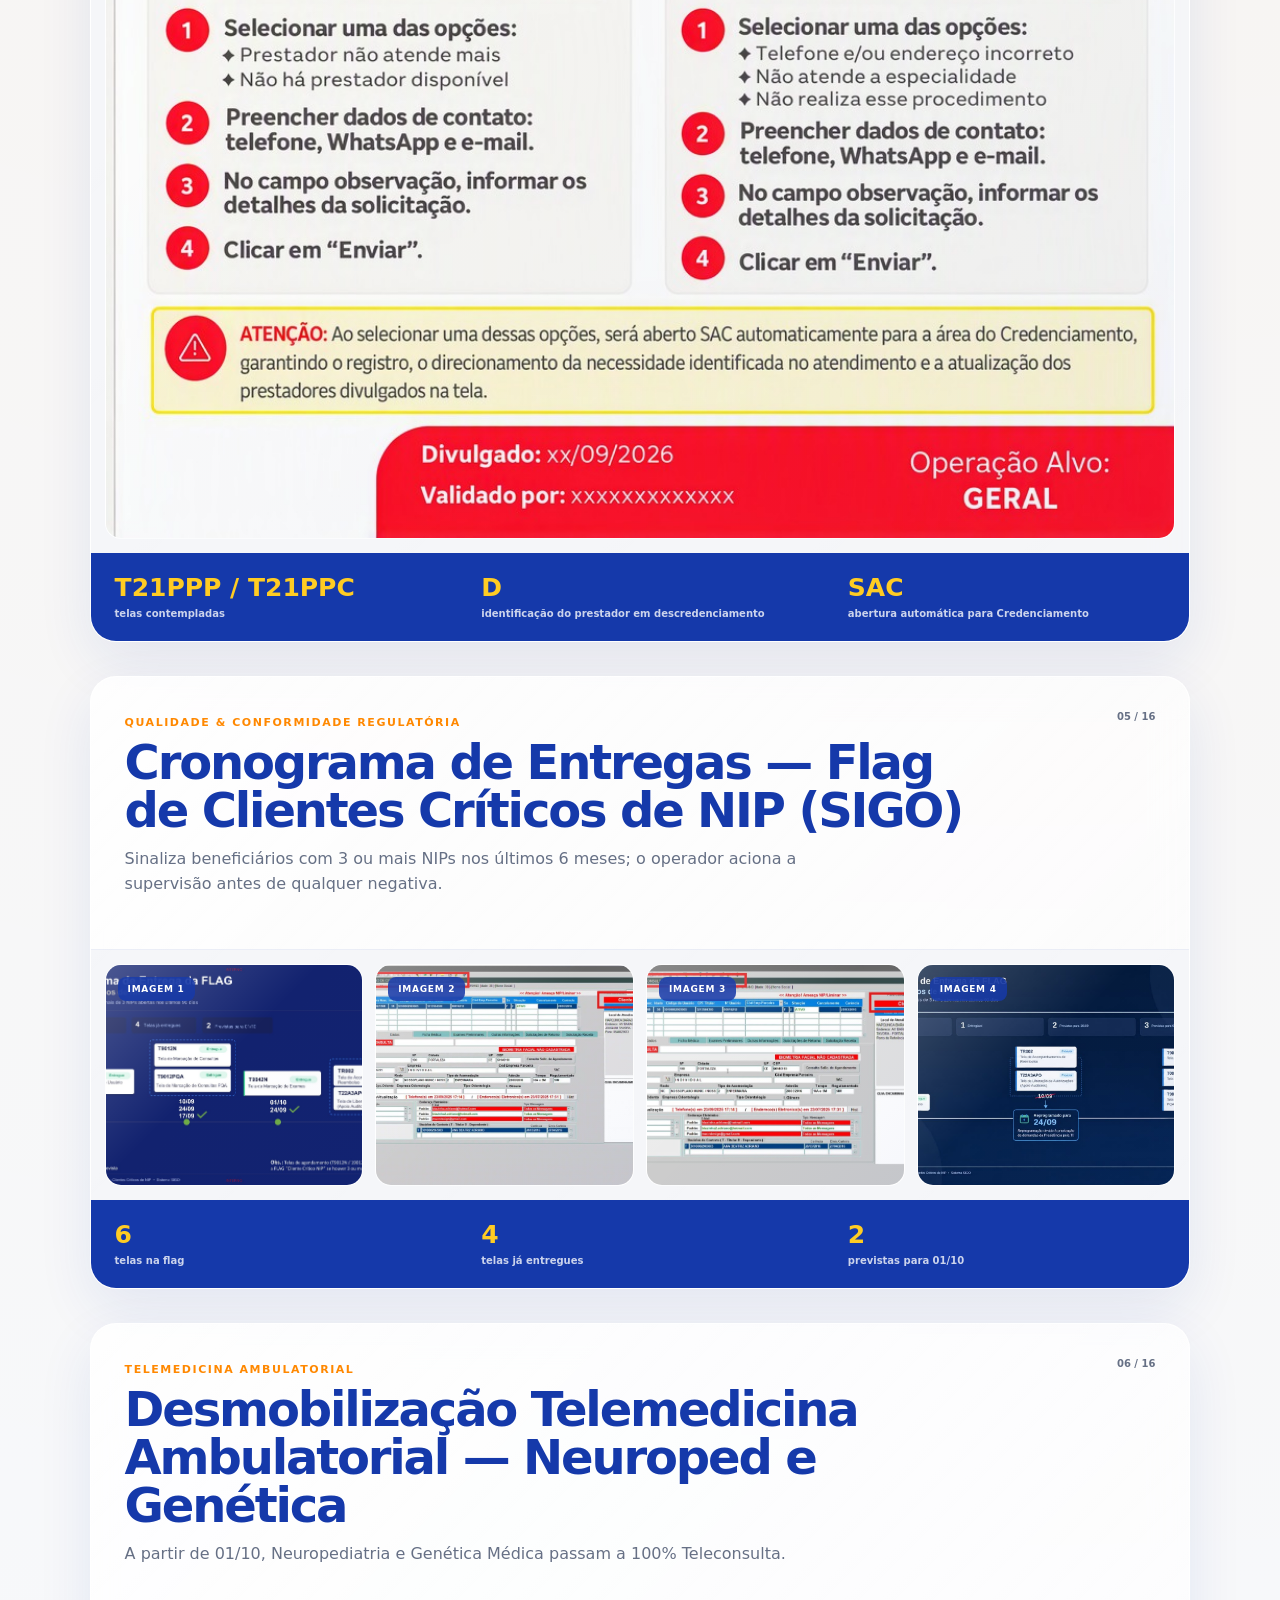
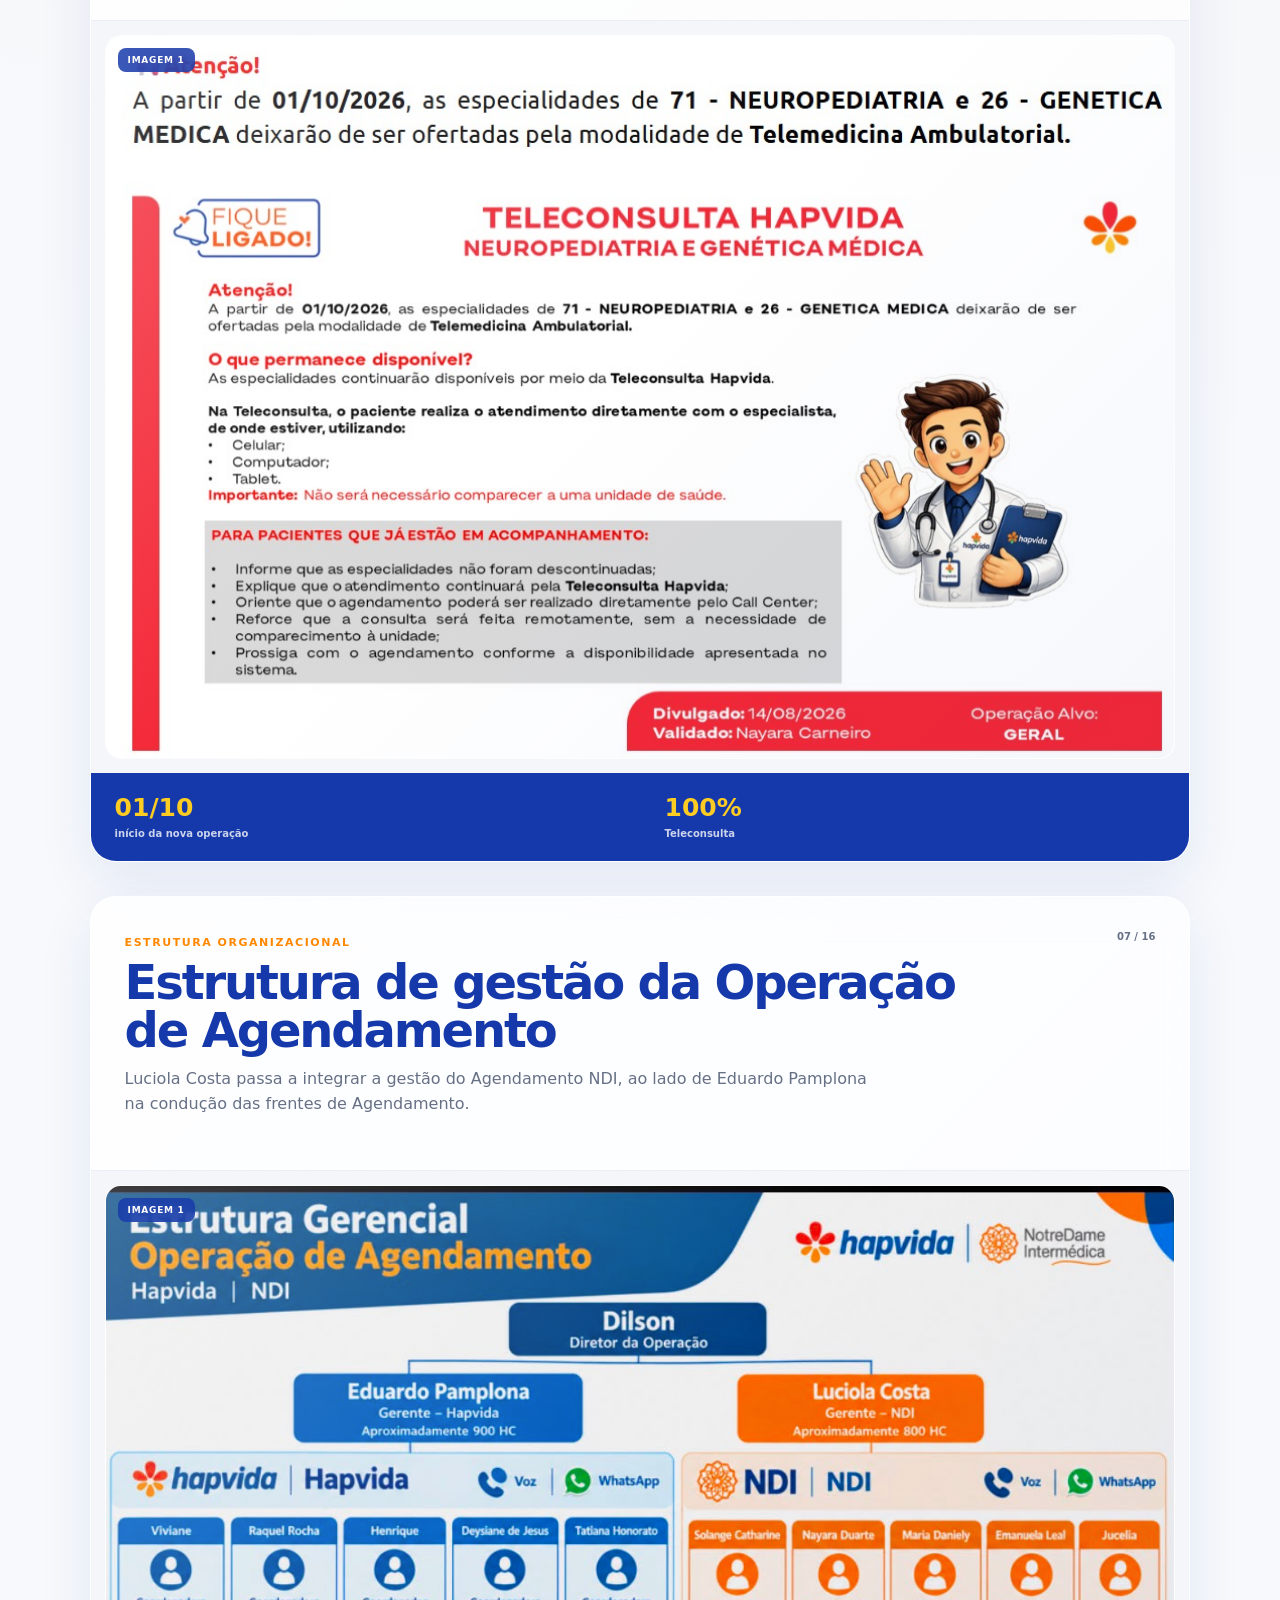
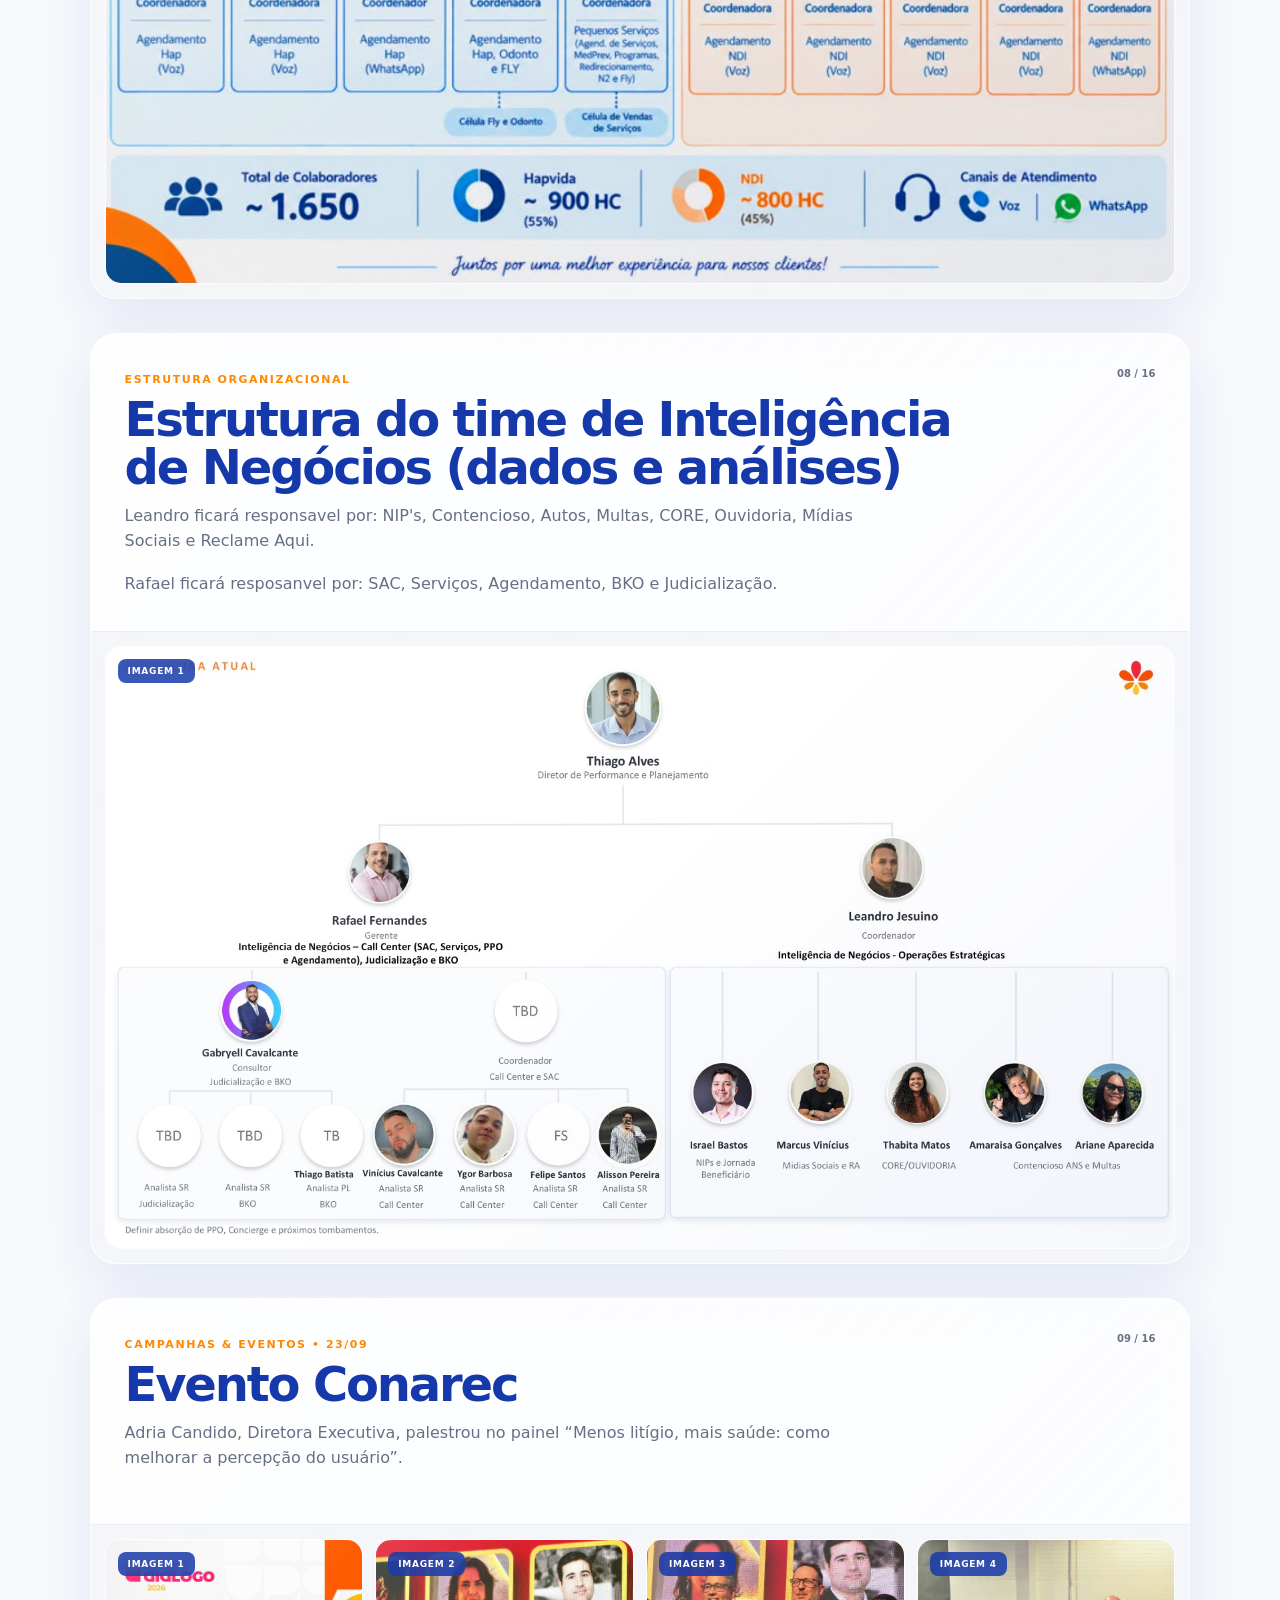
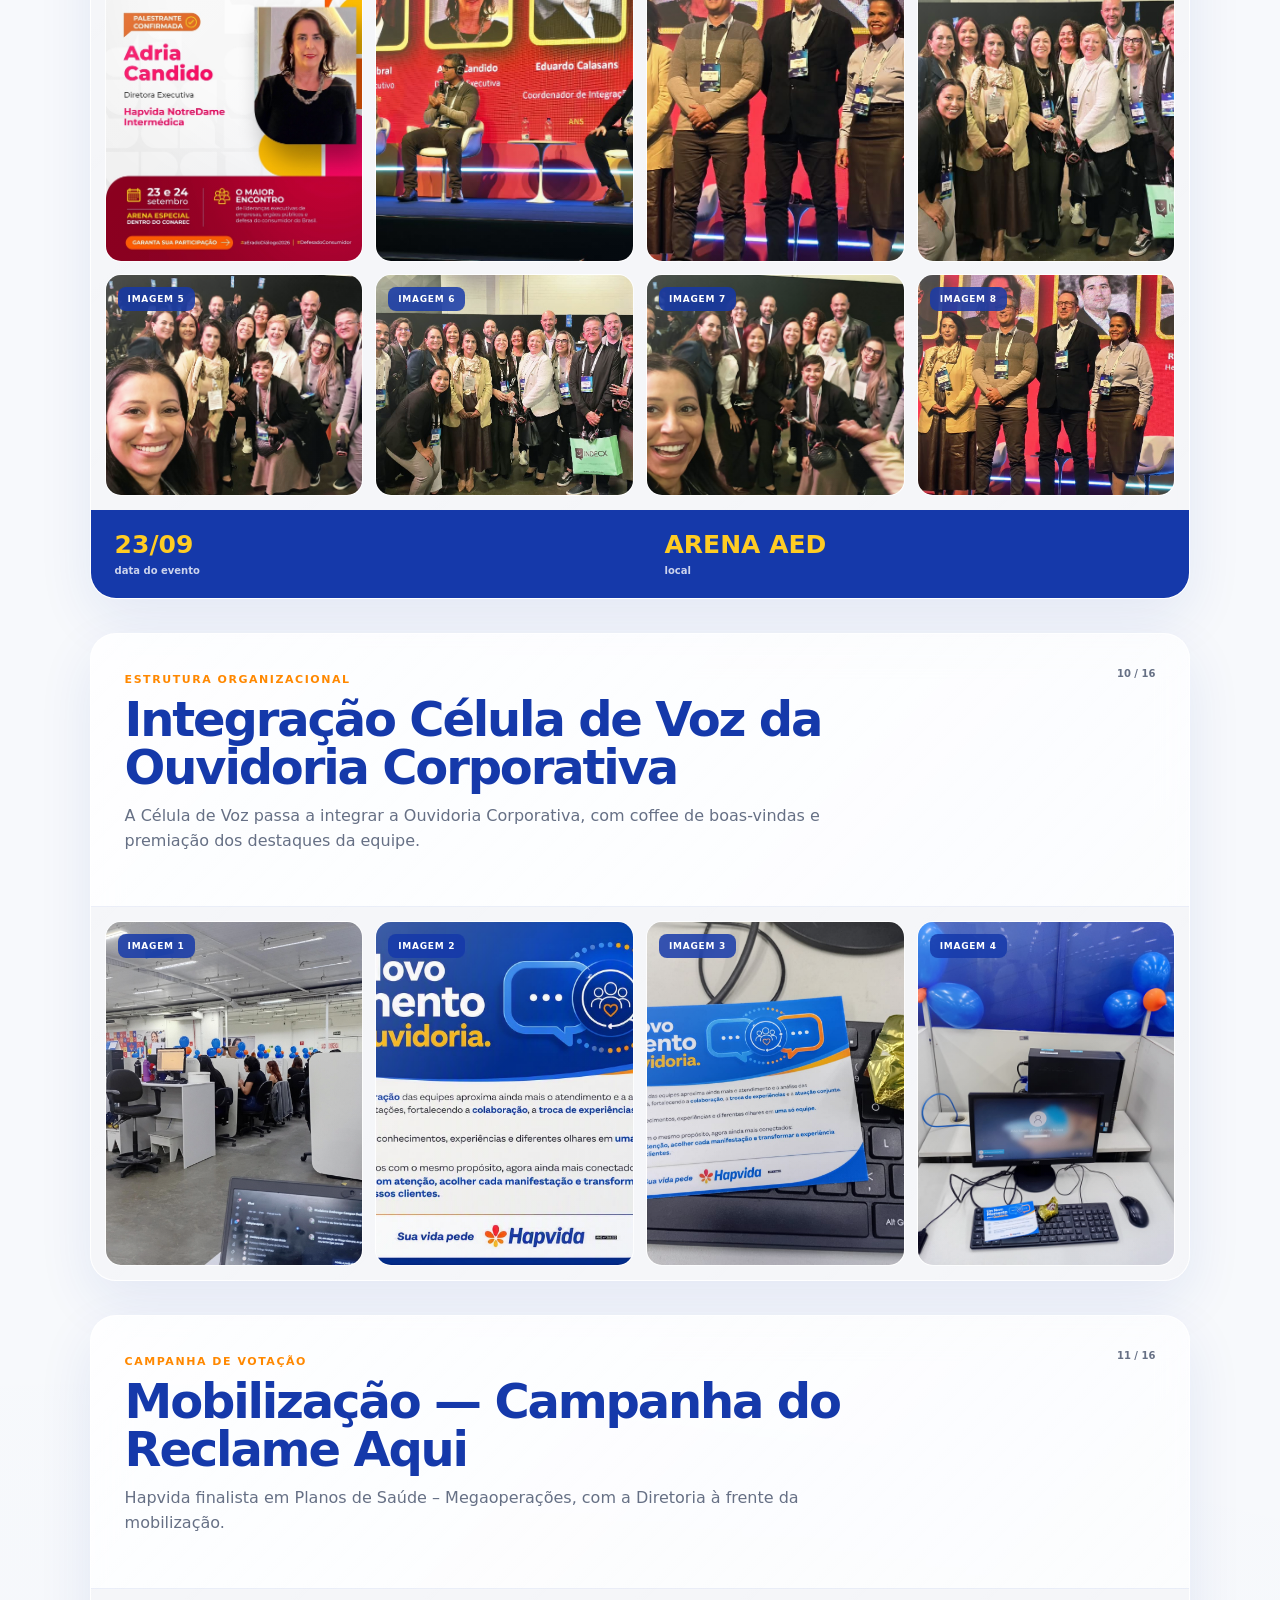
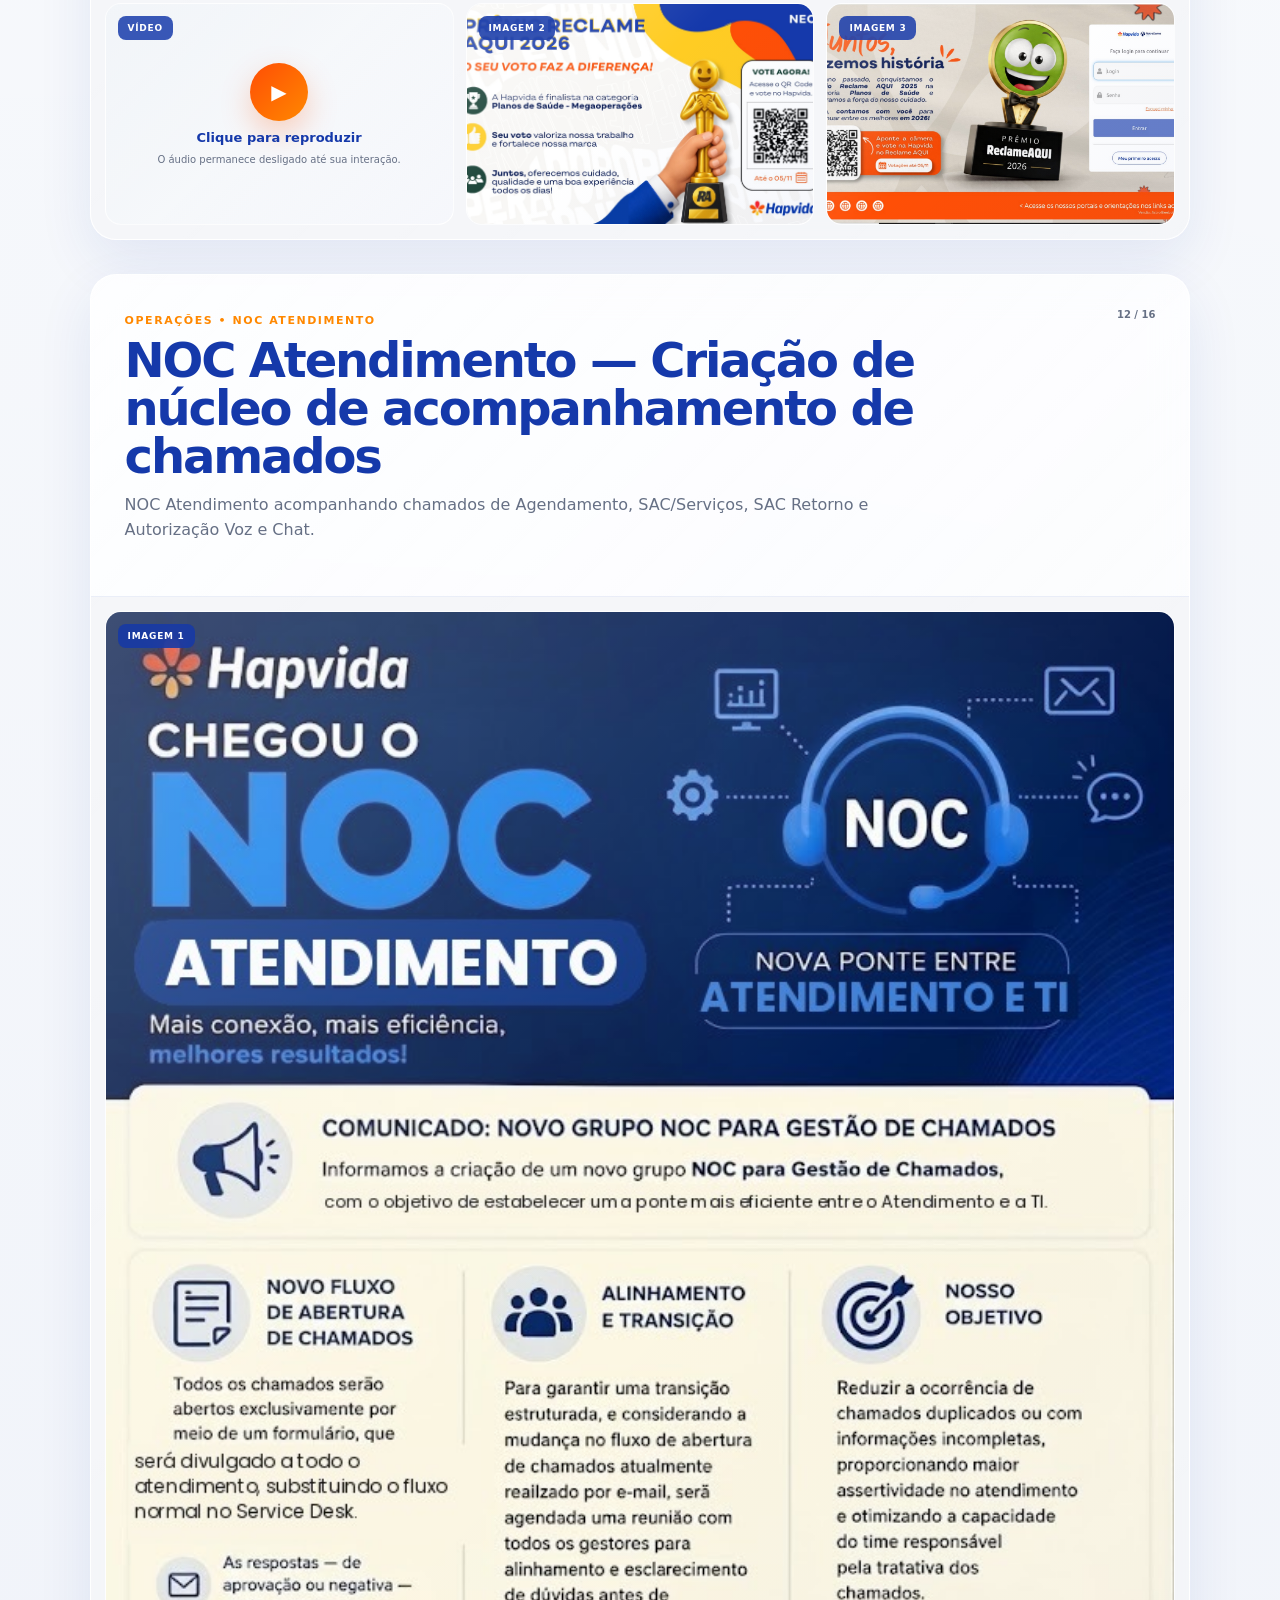
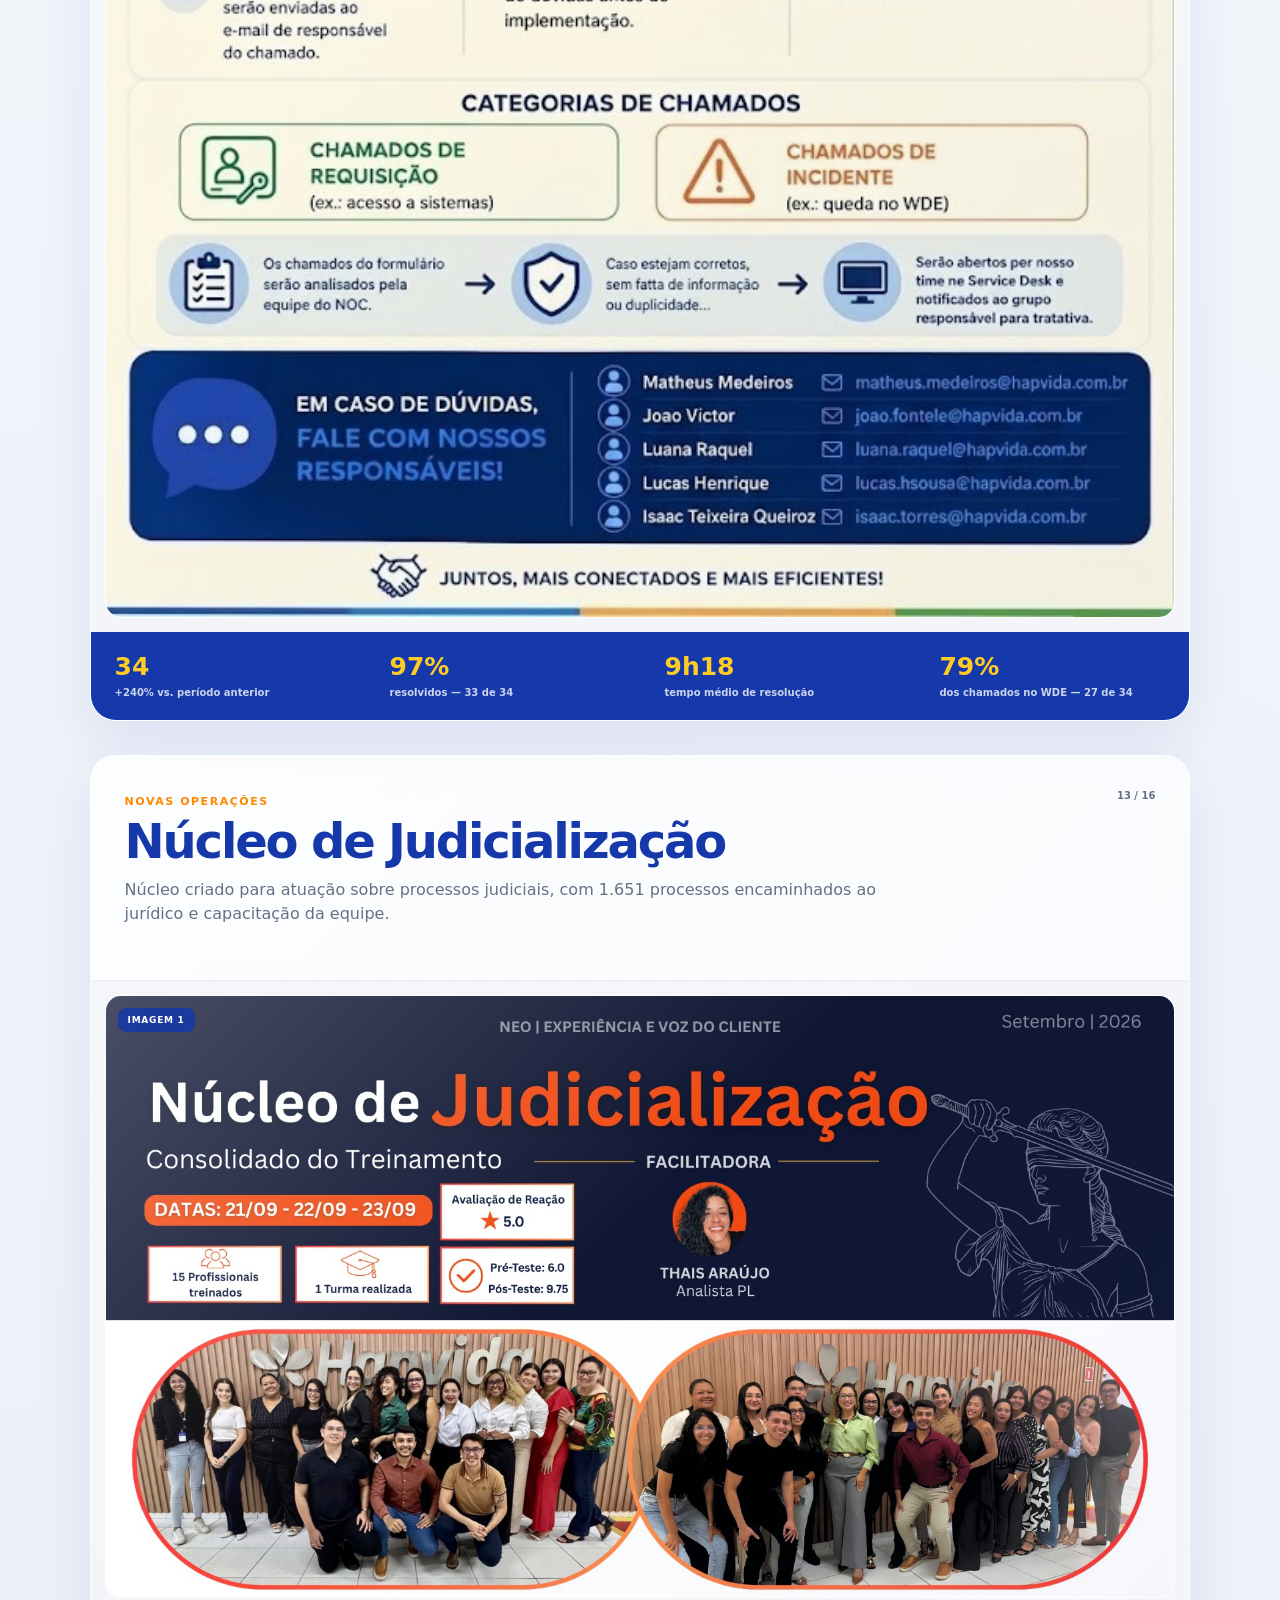
==== commit 55539acc: "Increment hero card number from 15 to 16" ====
--- a/index.html
+++ b/index.html
@@ -200,7 +200,7 @@
           <div class="hero-card glass-card">
 
             <div class="hero-card-number">
-              15
+              16
             </div>
 
             <div class="hero-card-line"></div>
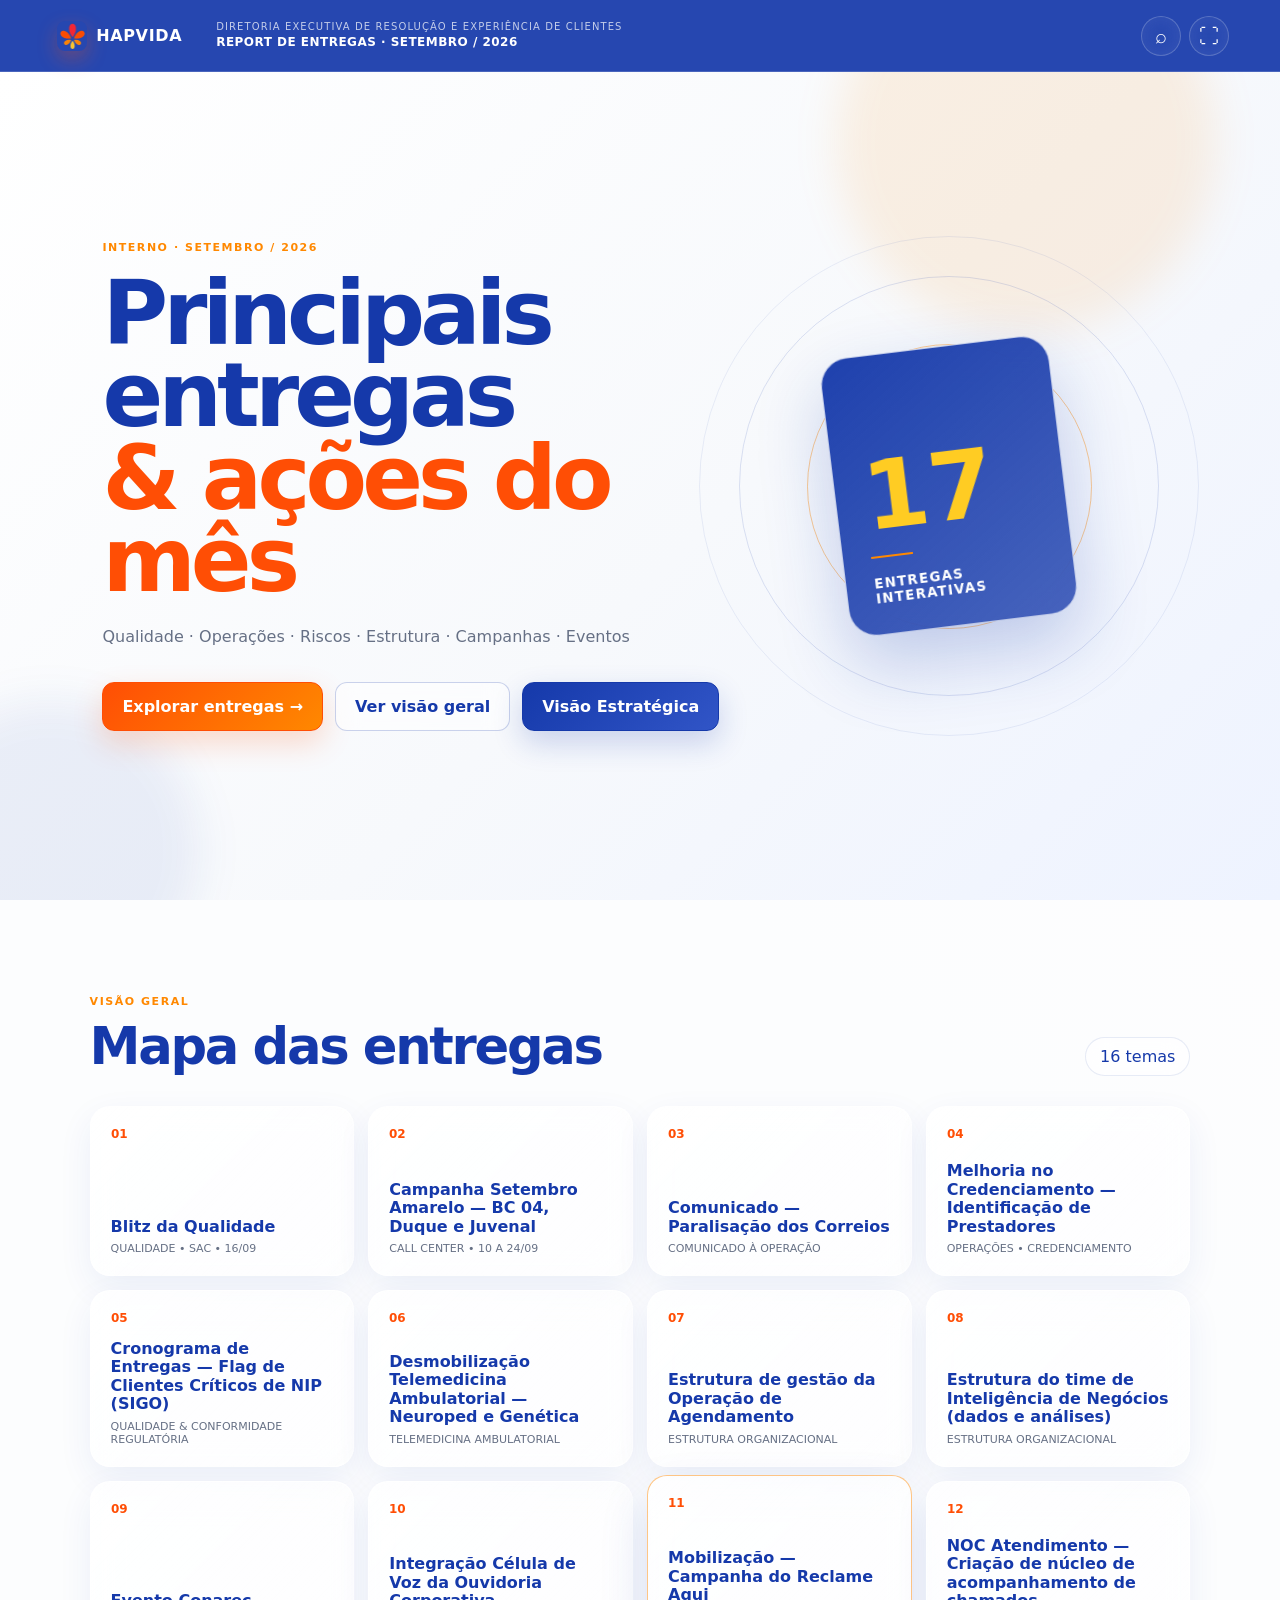
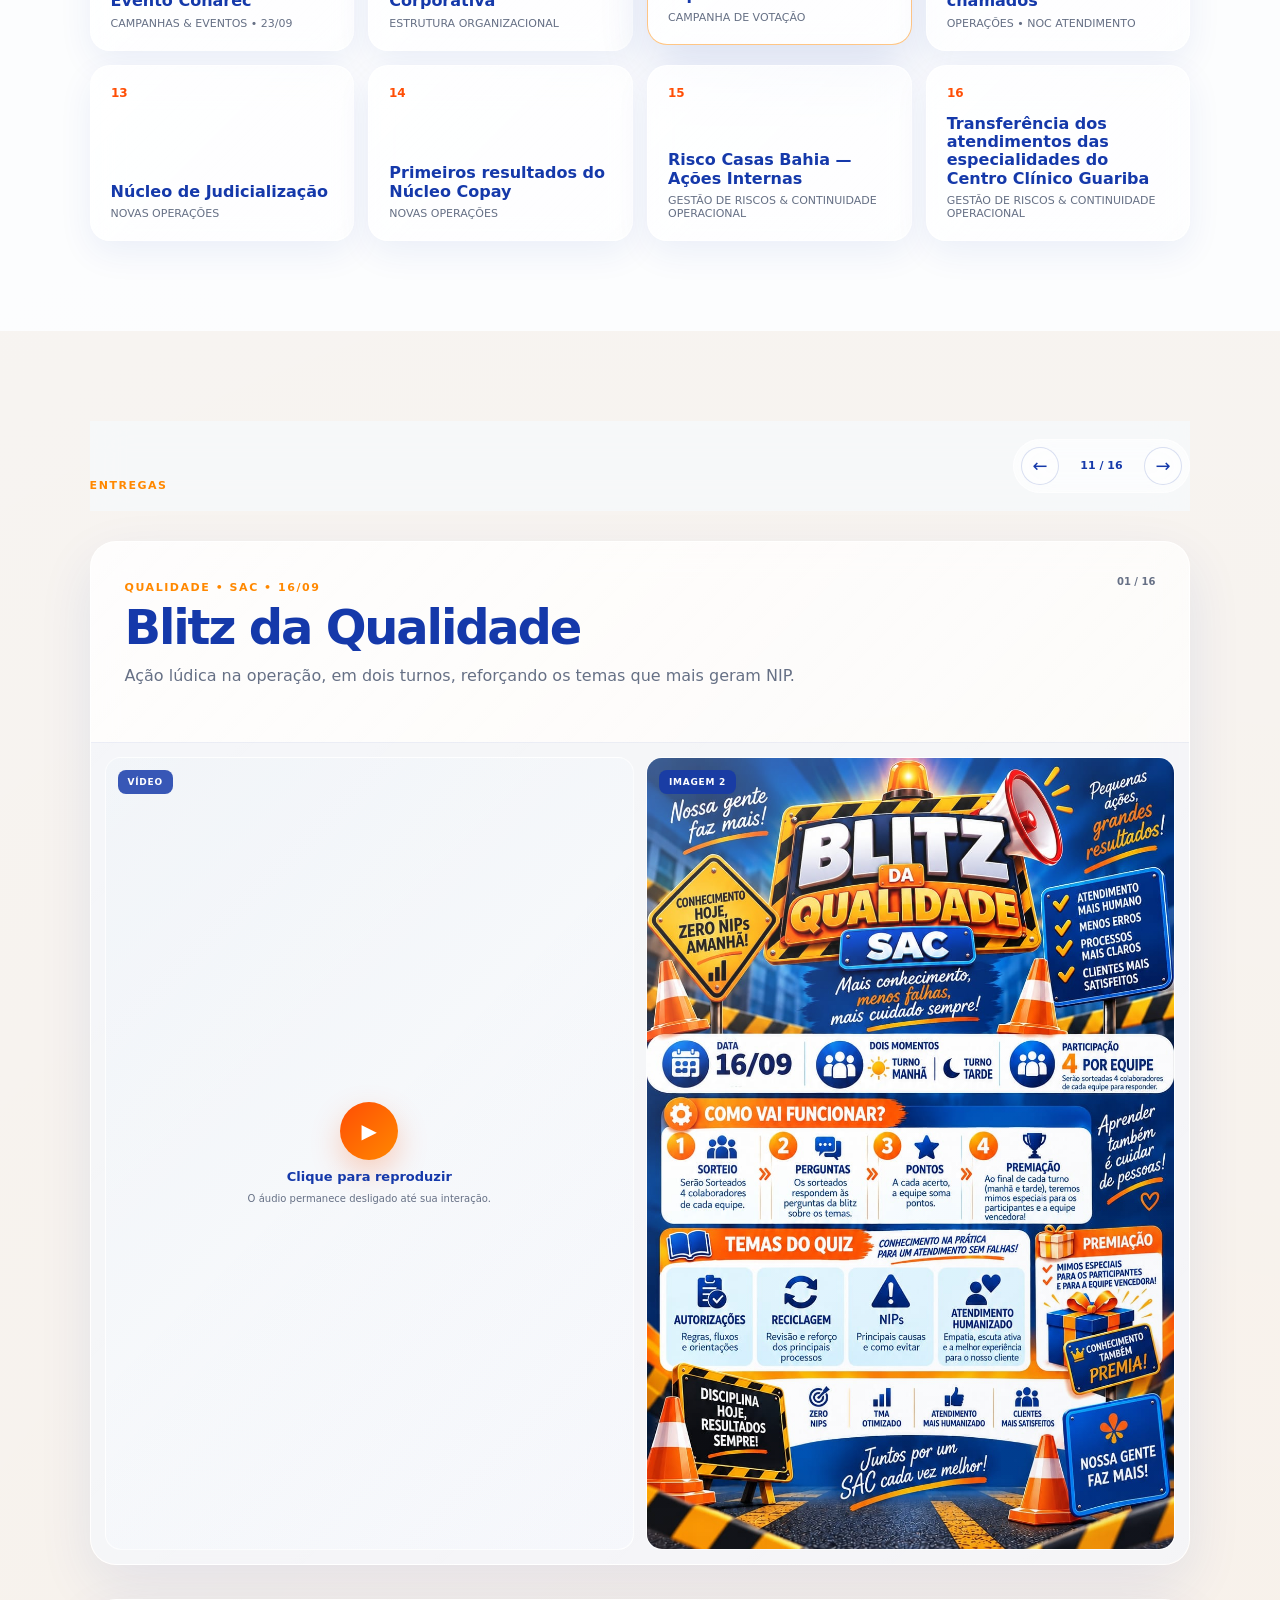
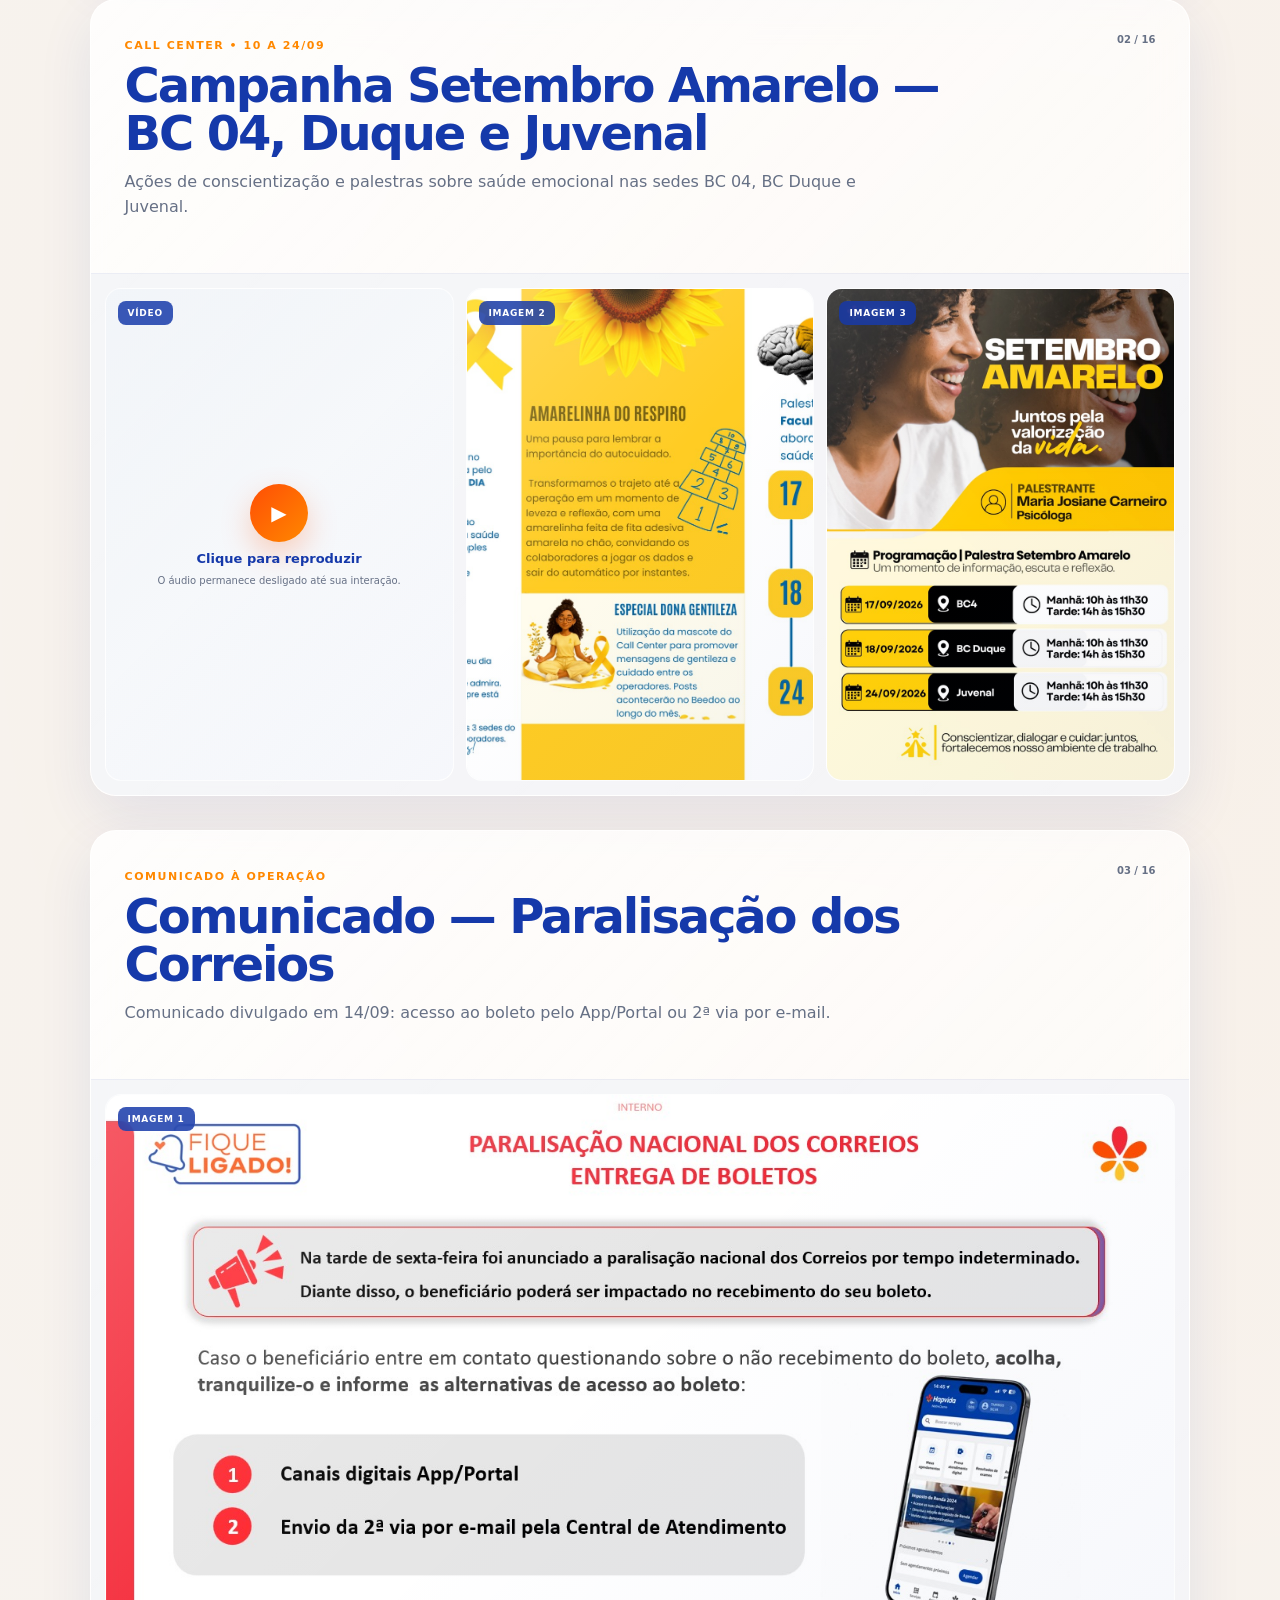
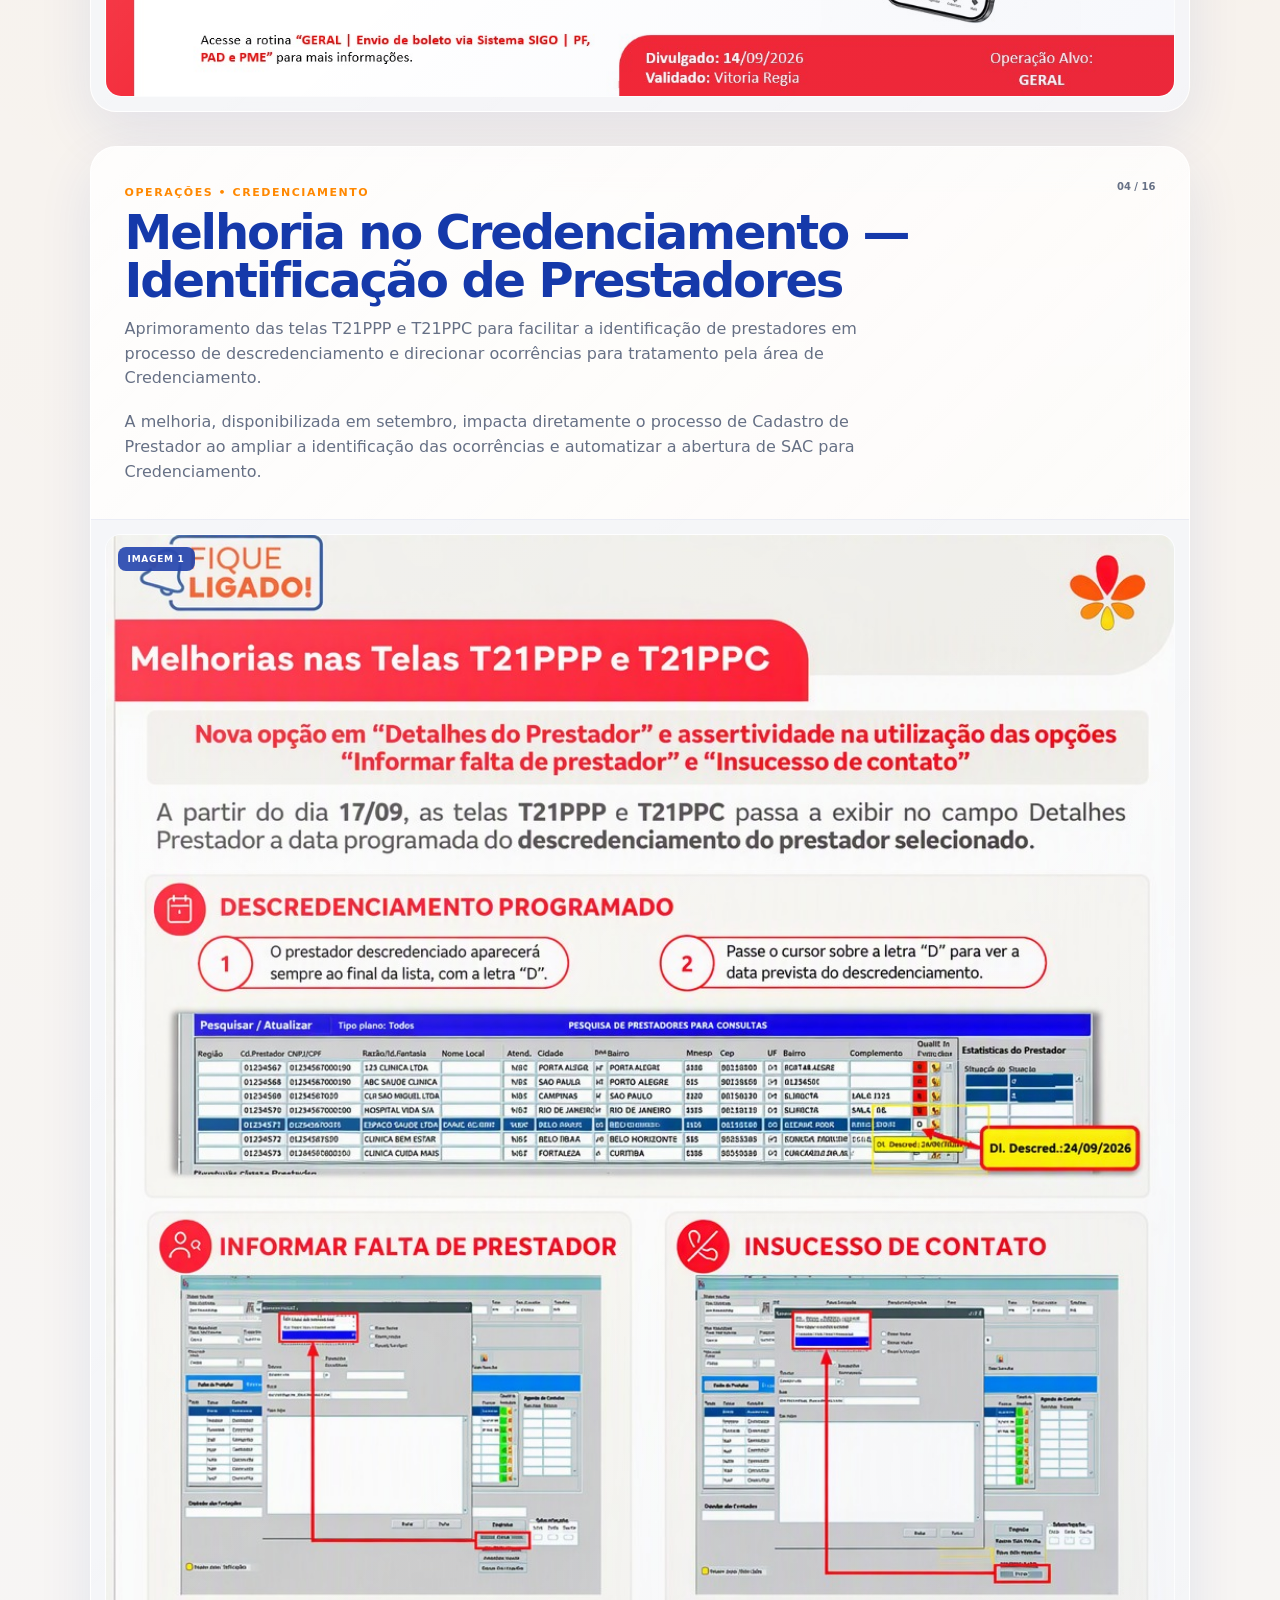
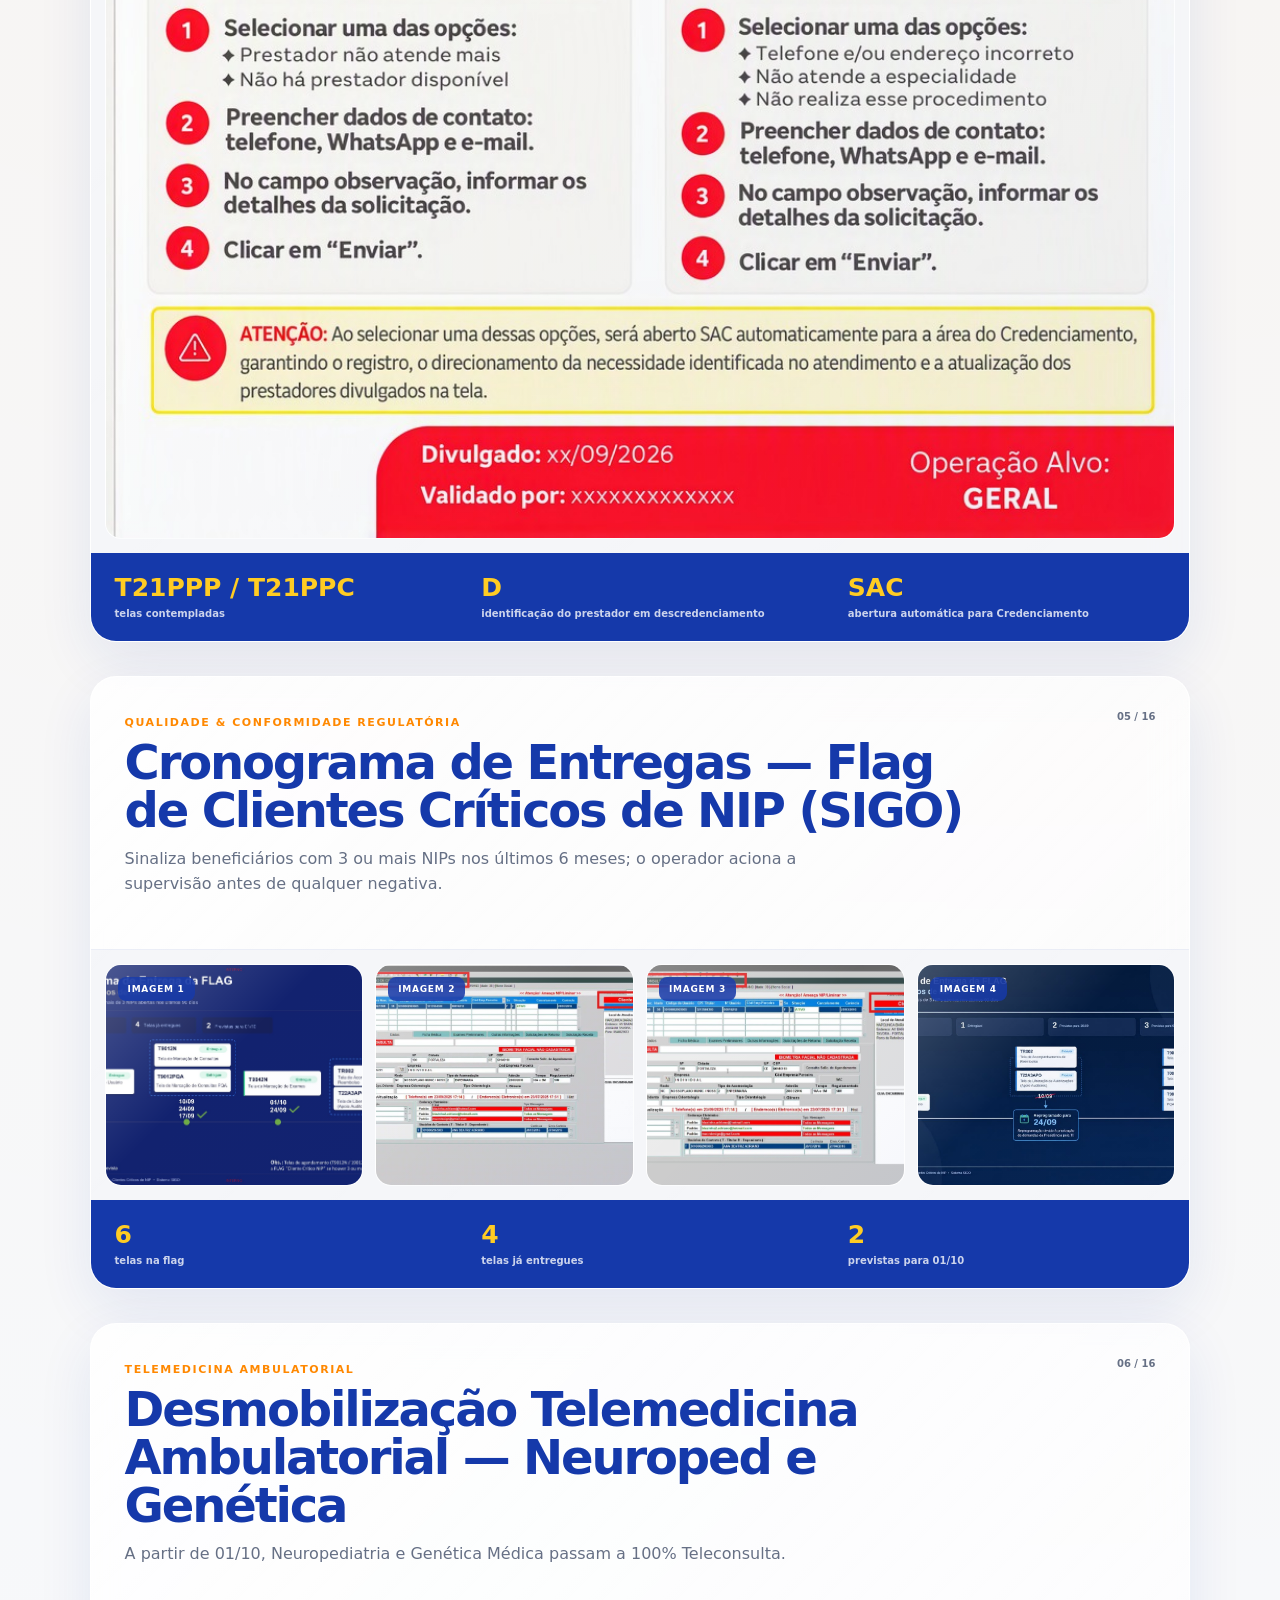
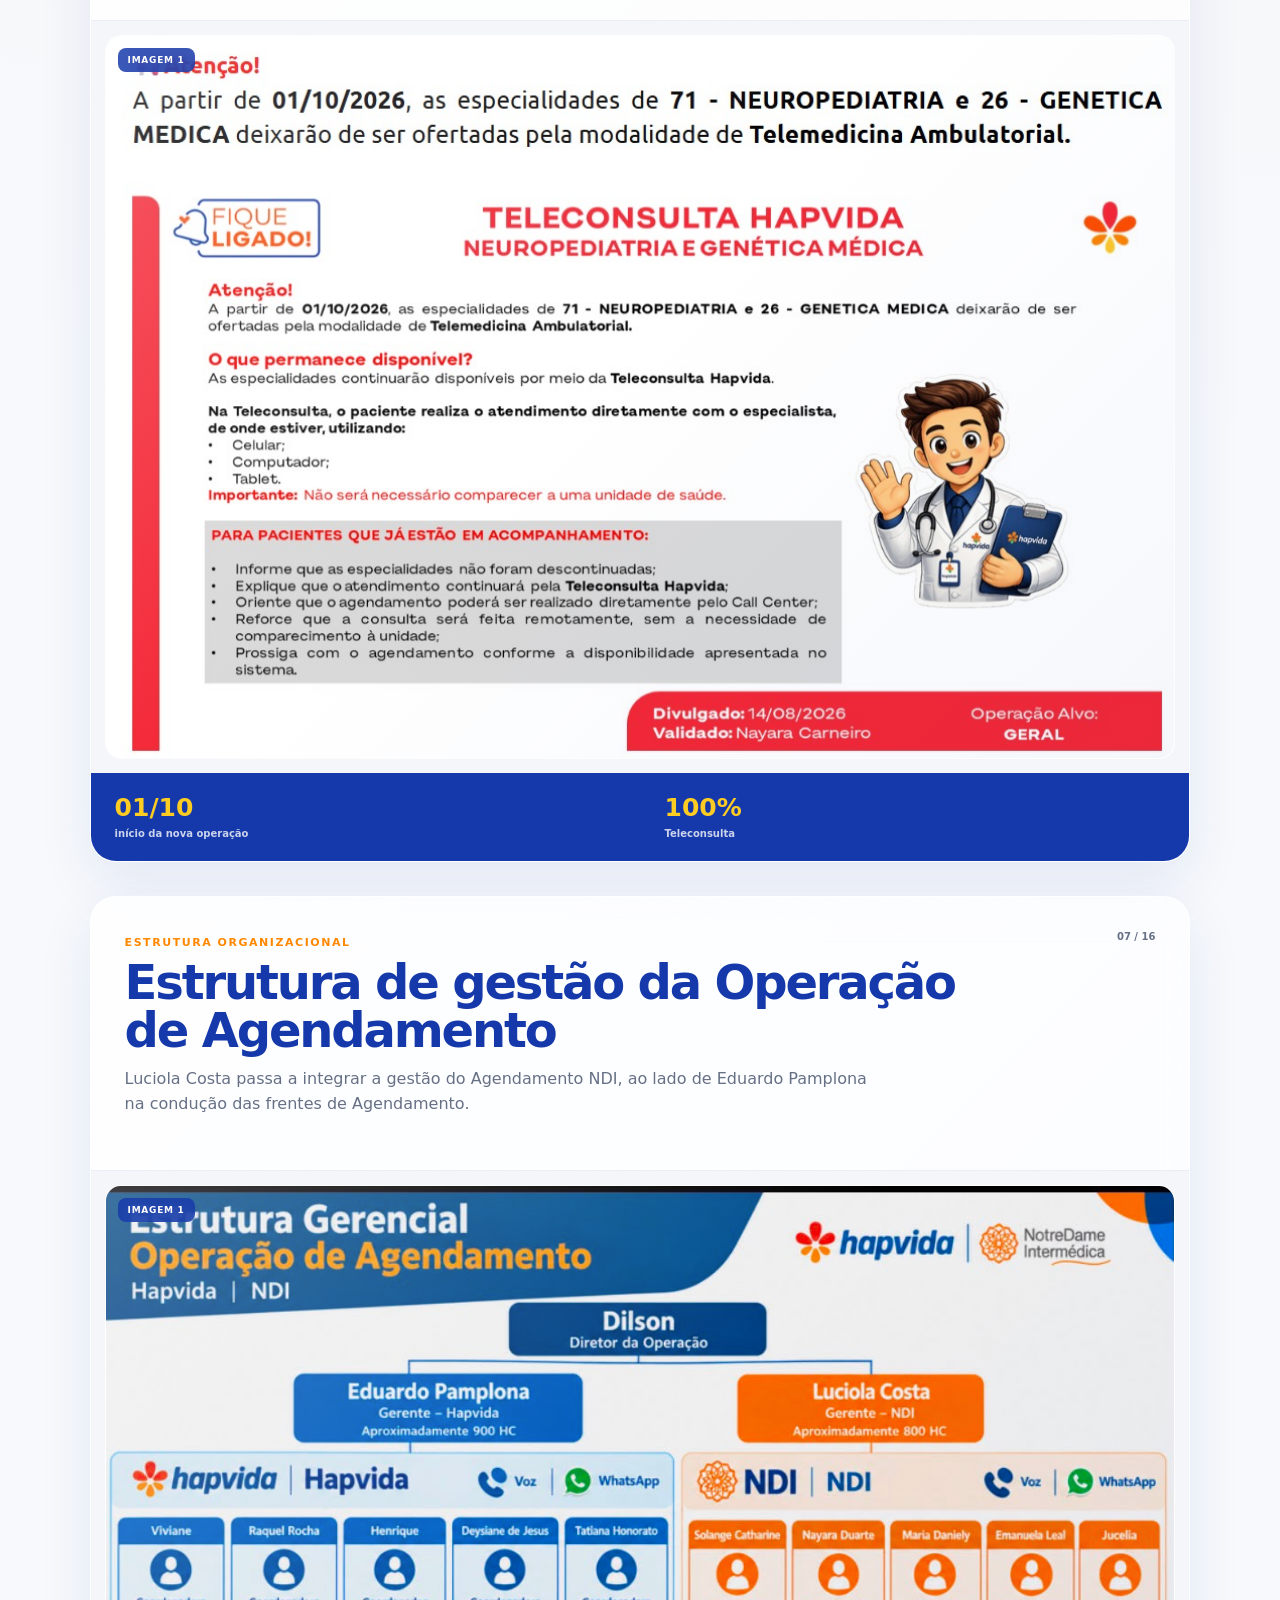
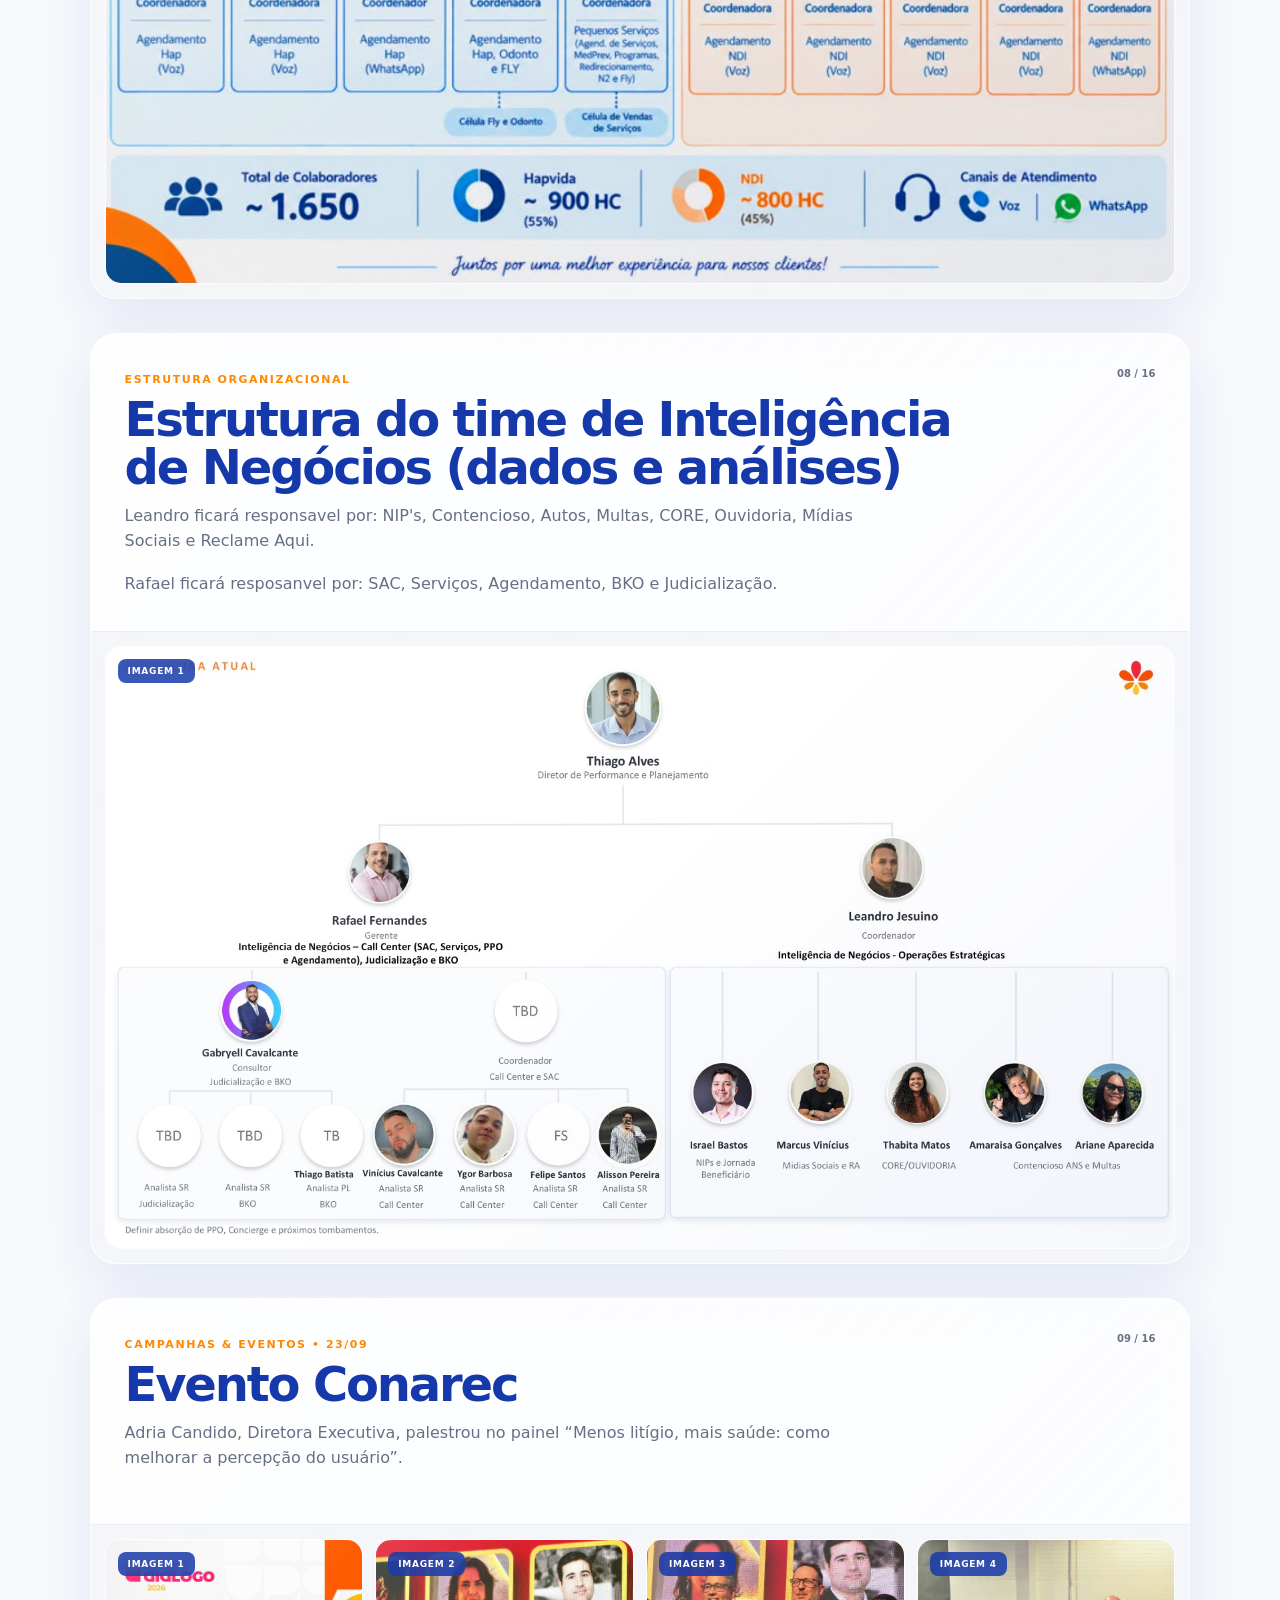
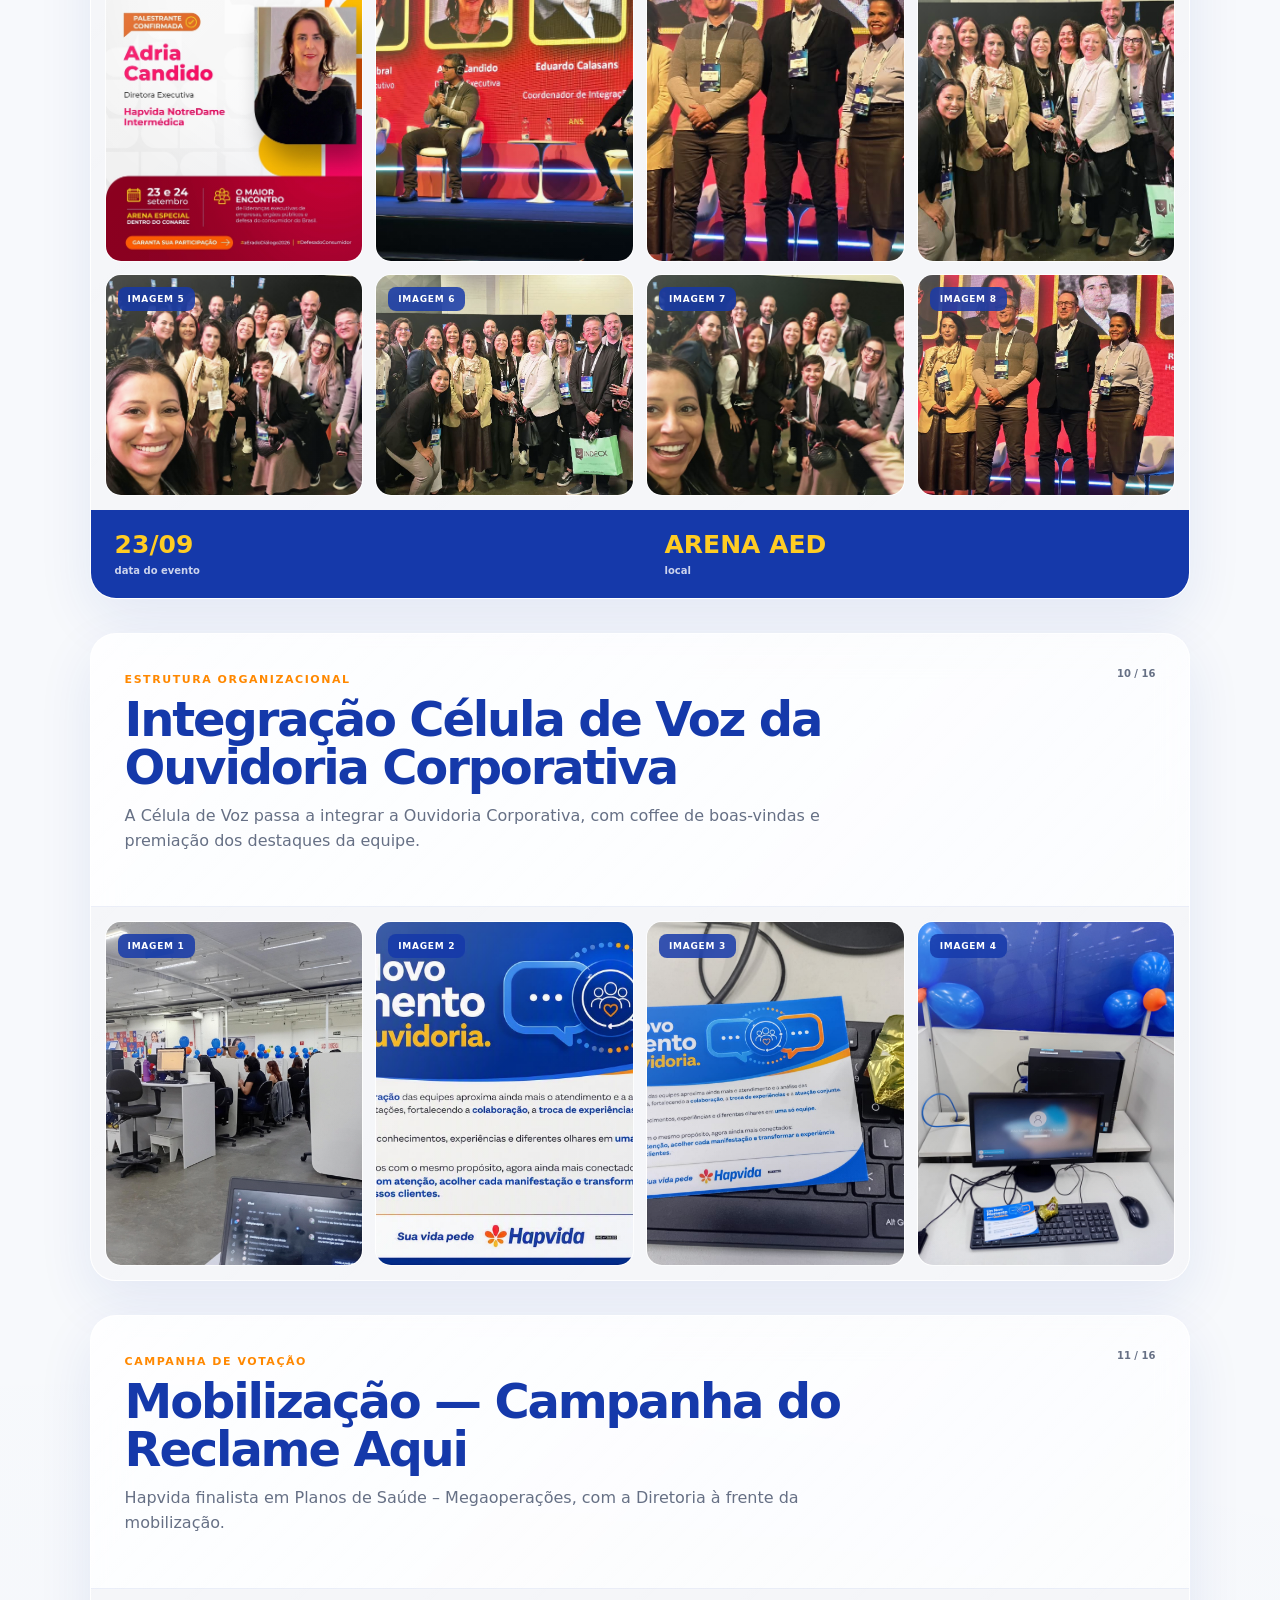
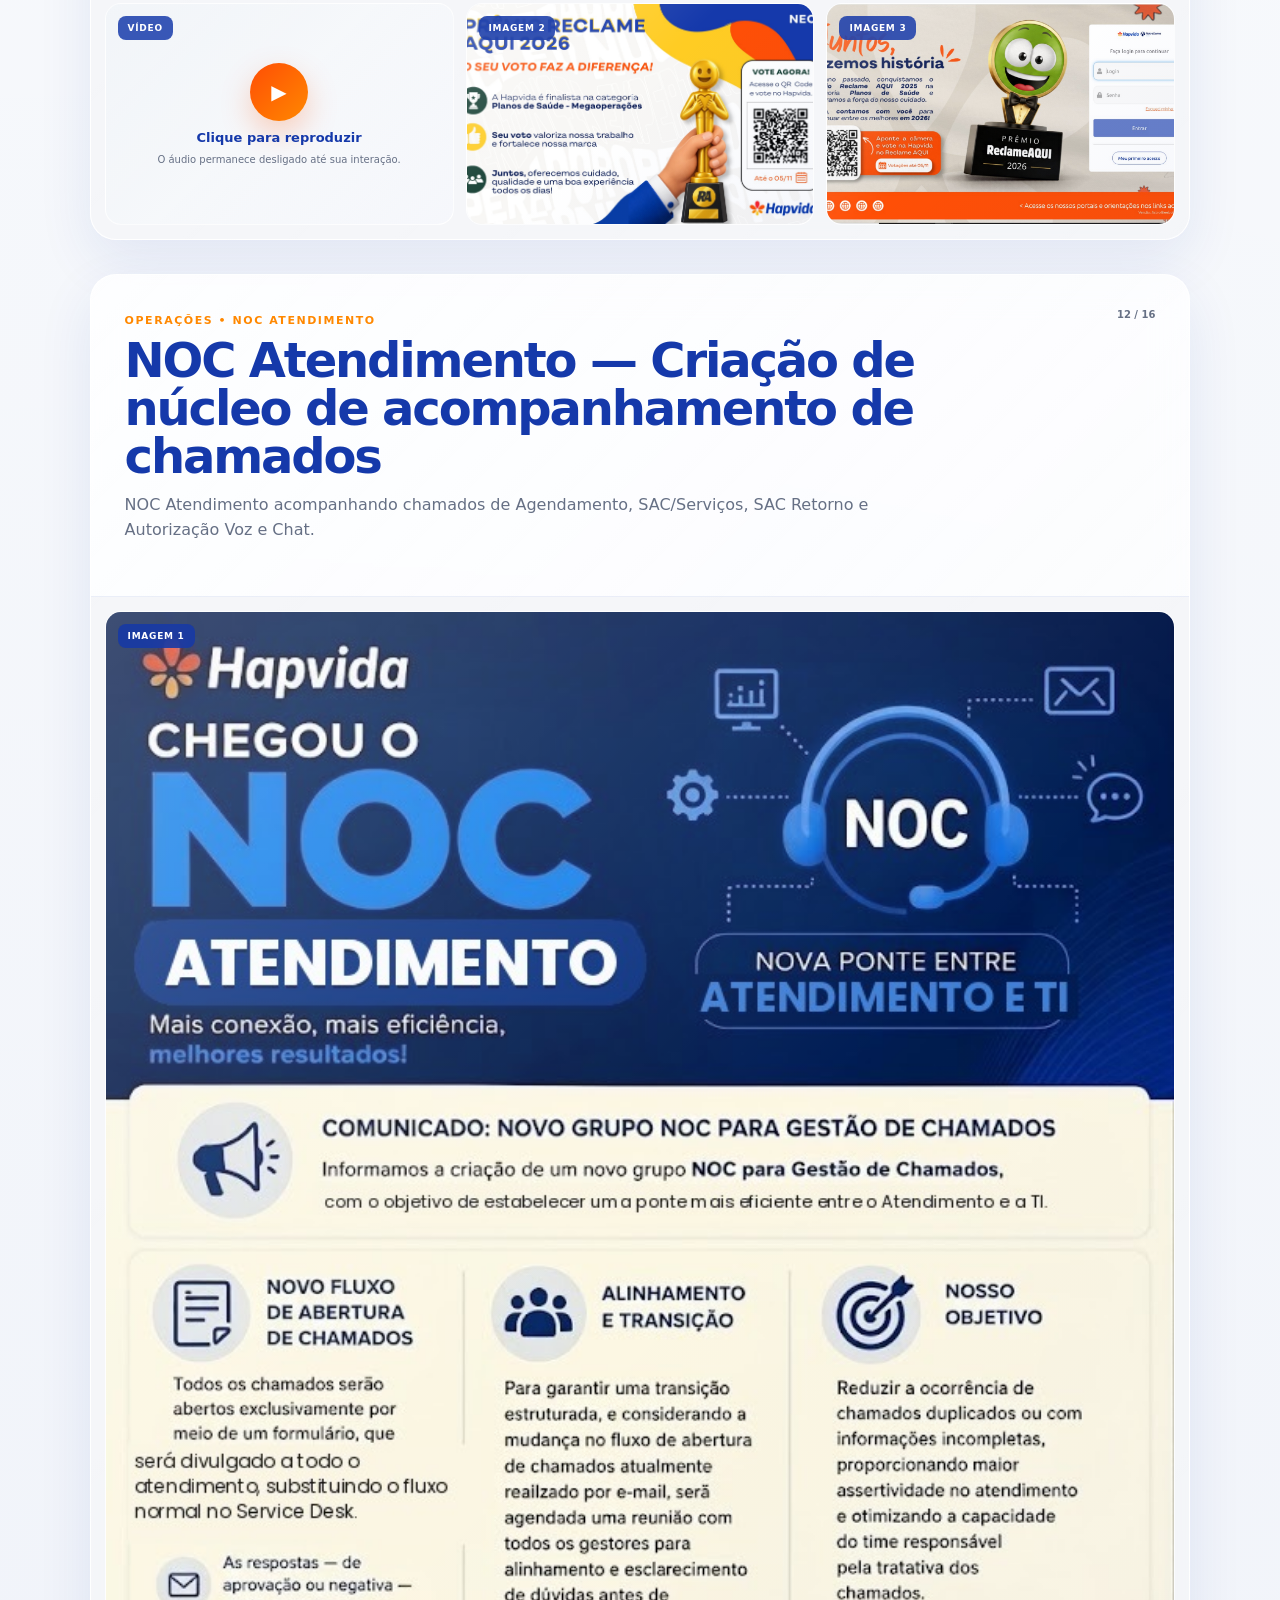
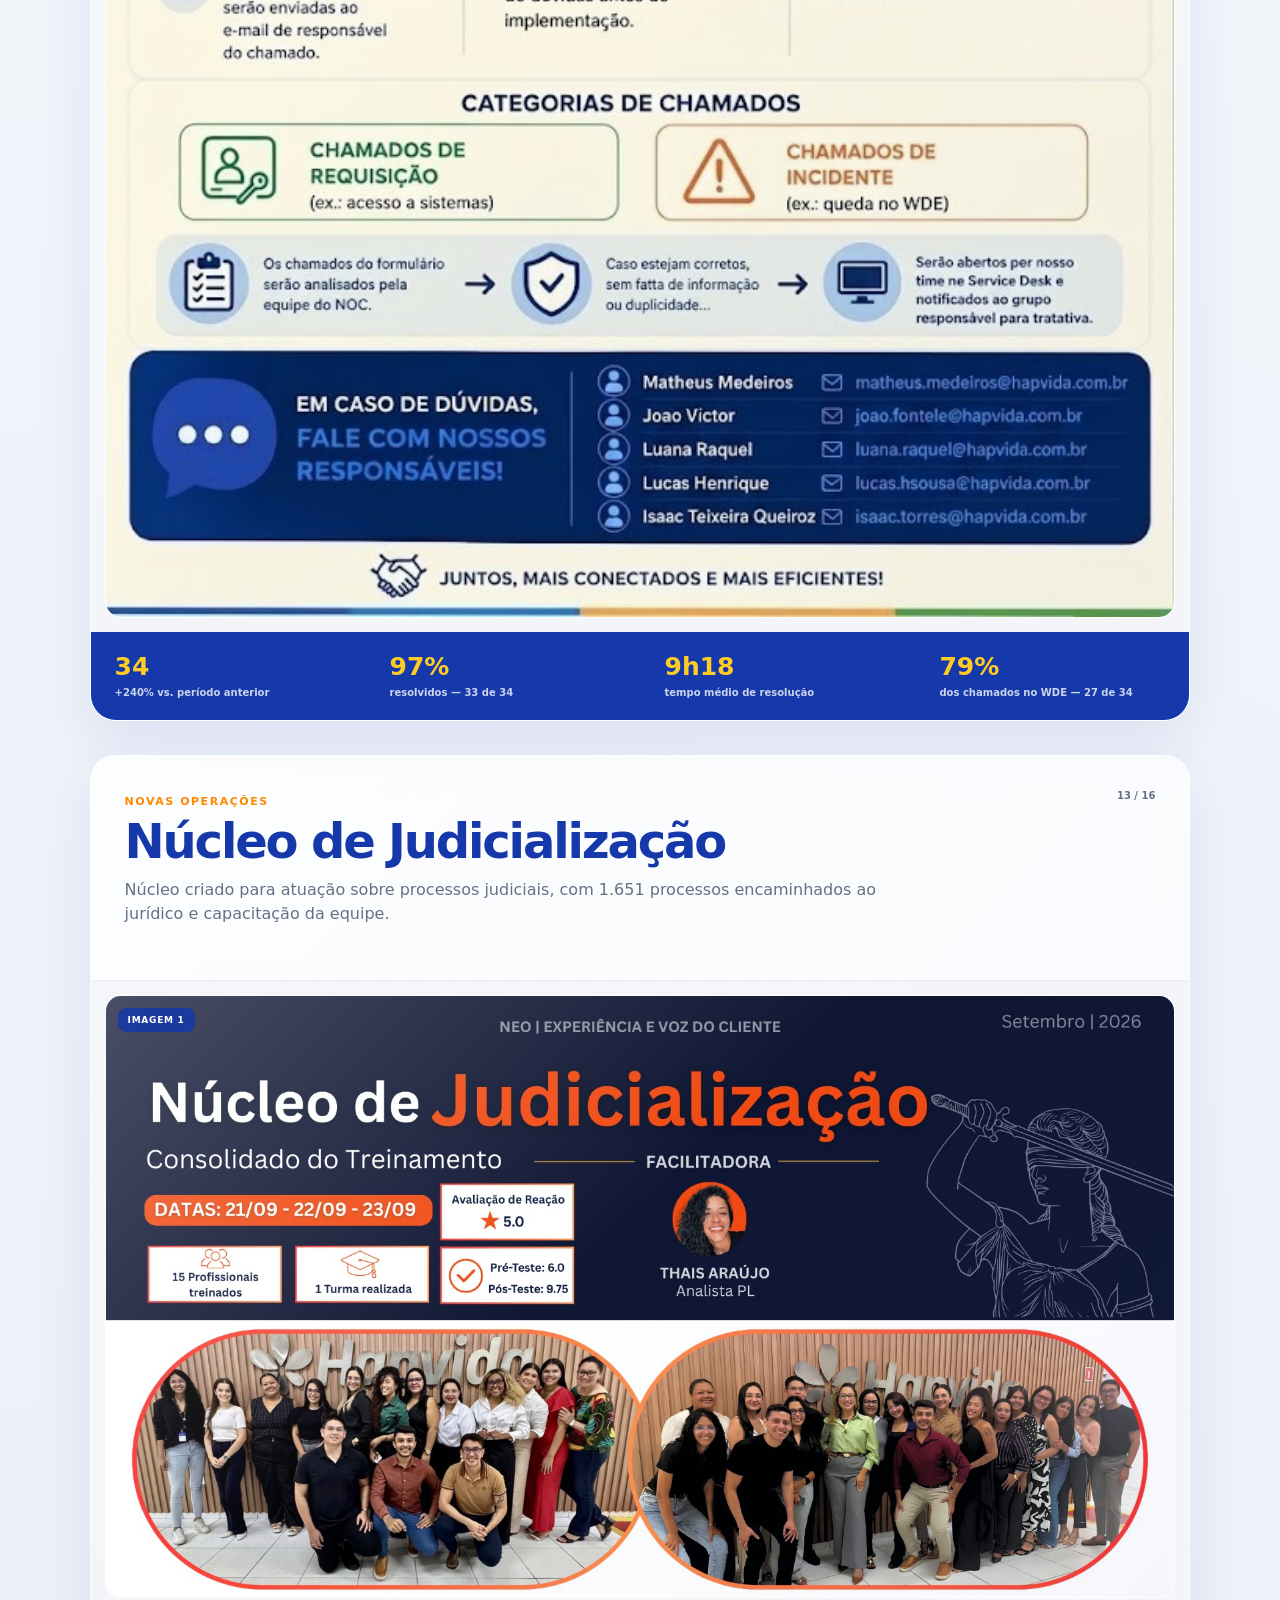
==== commit 5f1fb9cf: "Increment hero card number from 16 to 17" ====
--- a/index.html
+++ b/index.html
@@ -200,7 +200,7 @@
           <div class="hero-card glass-card">
 
             <div class="hero-card-number">
-              16
+              17
             </div>
 
             <div class="hero-card-line"></div>
